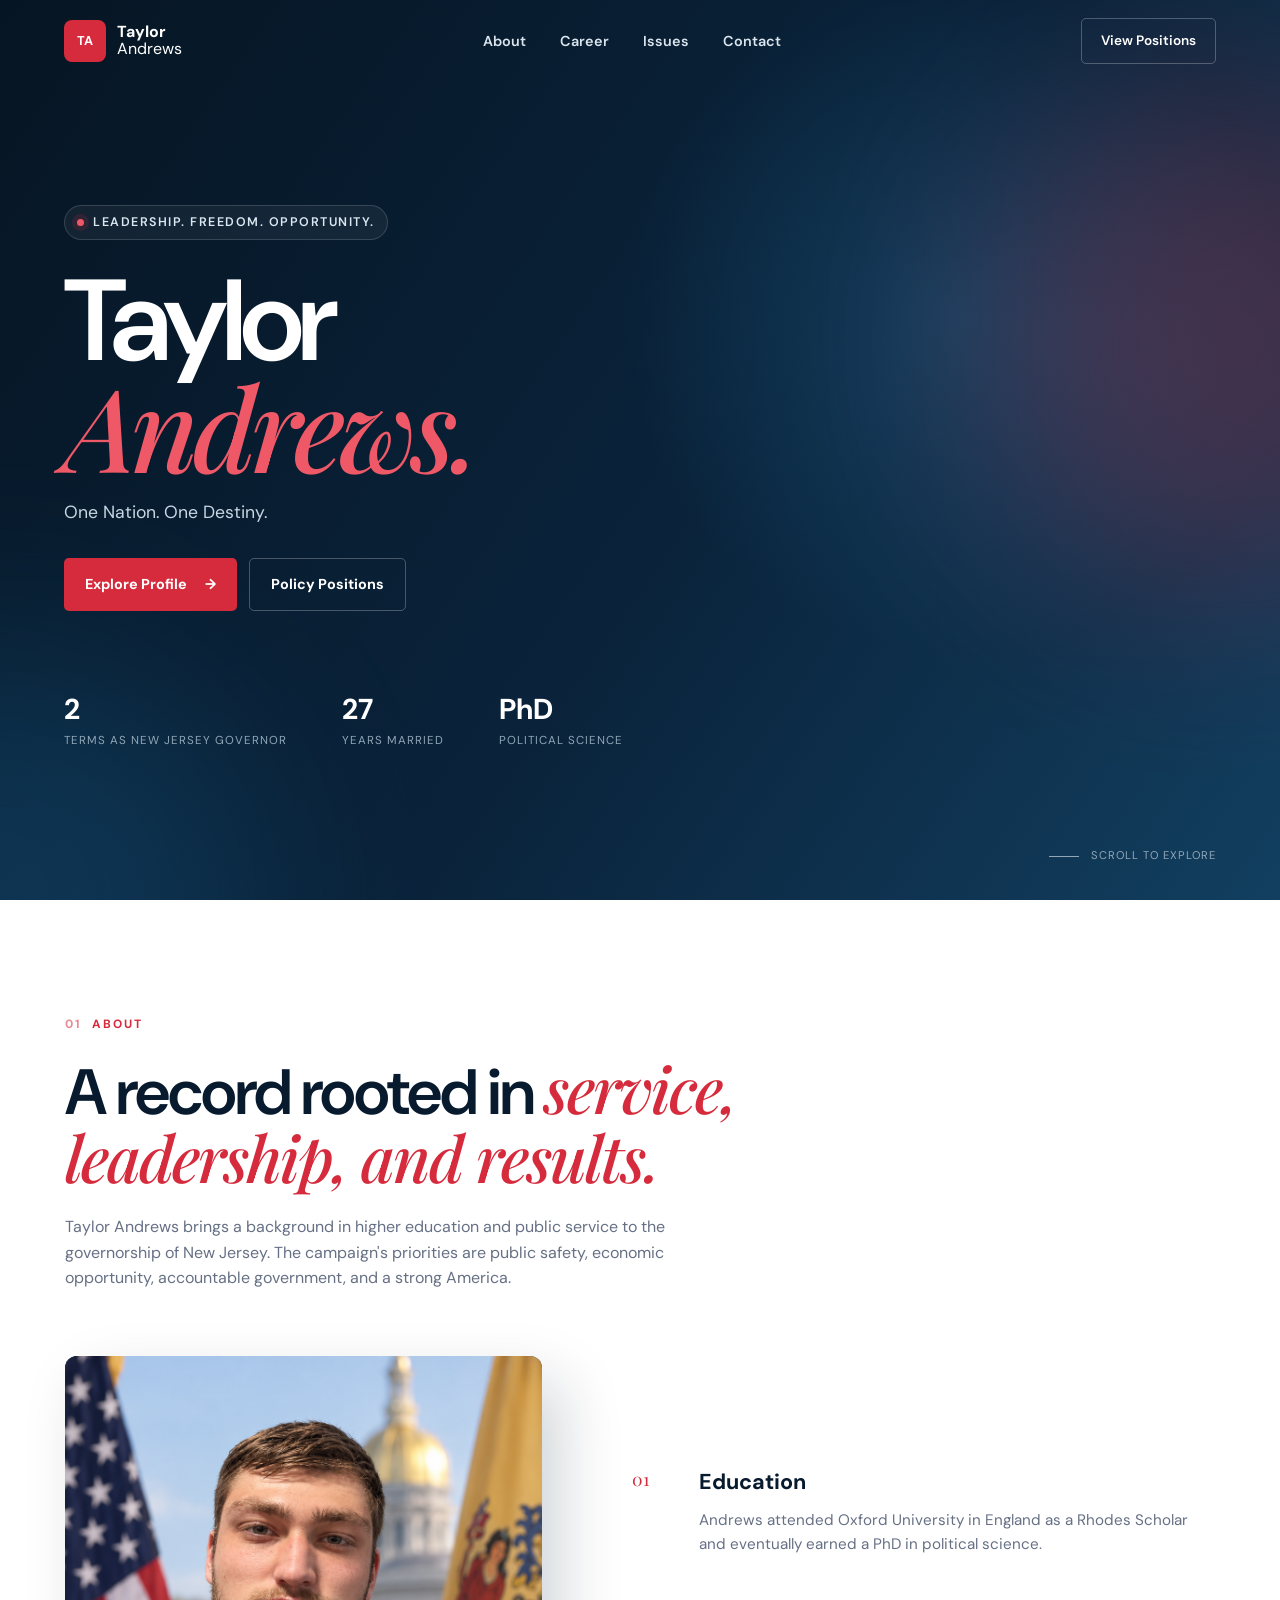
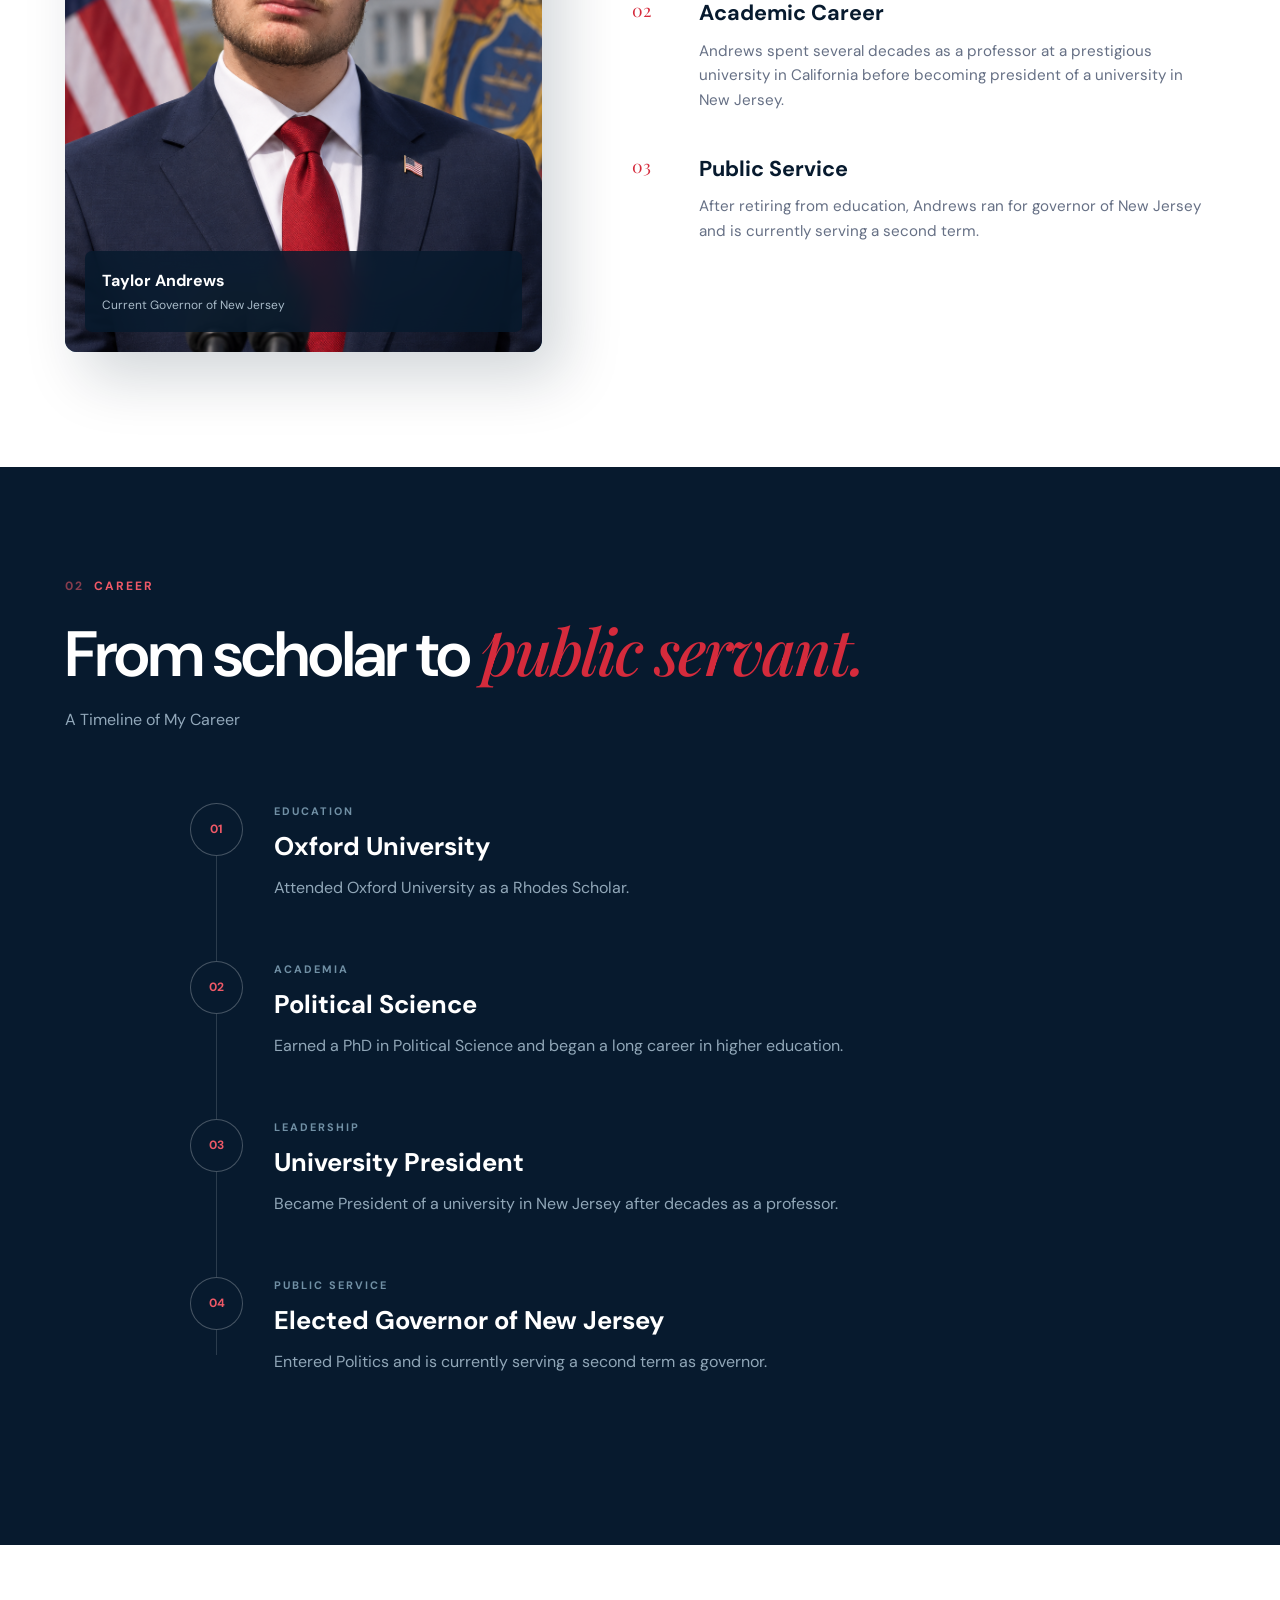
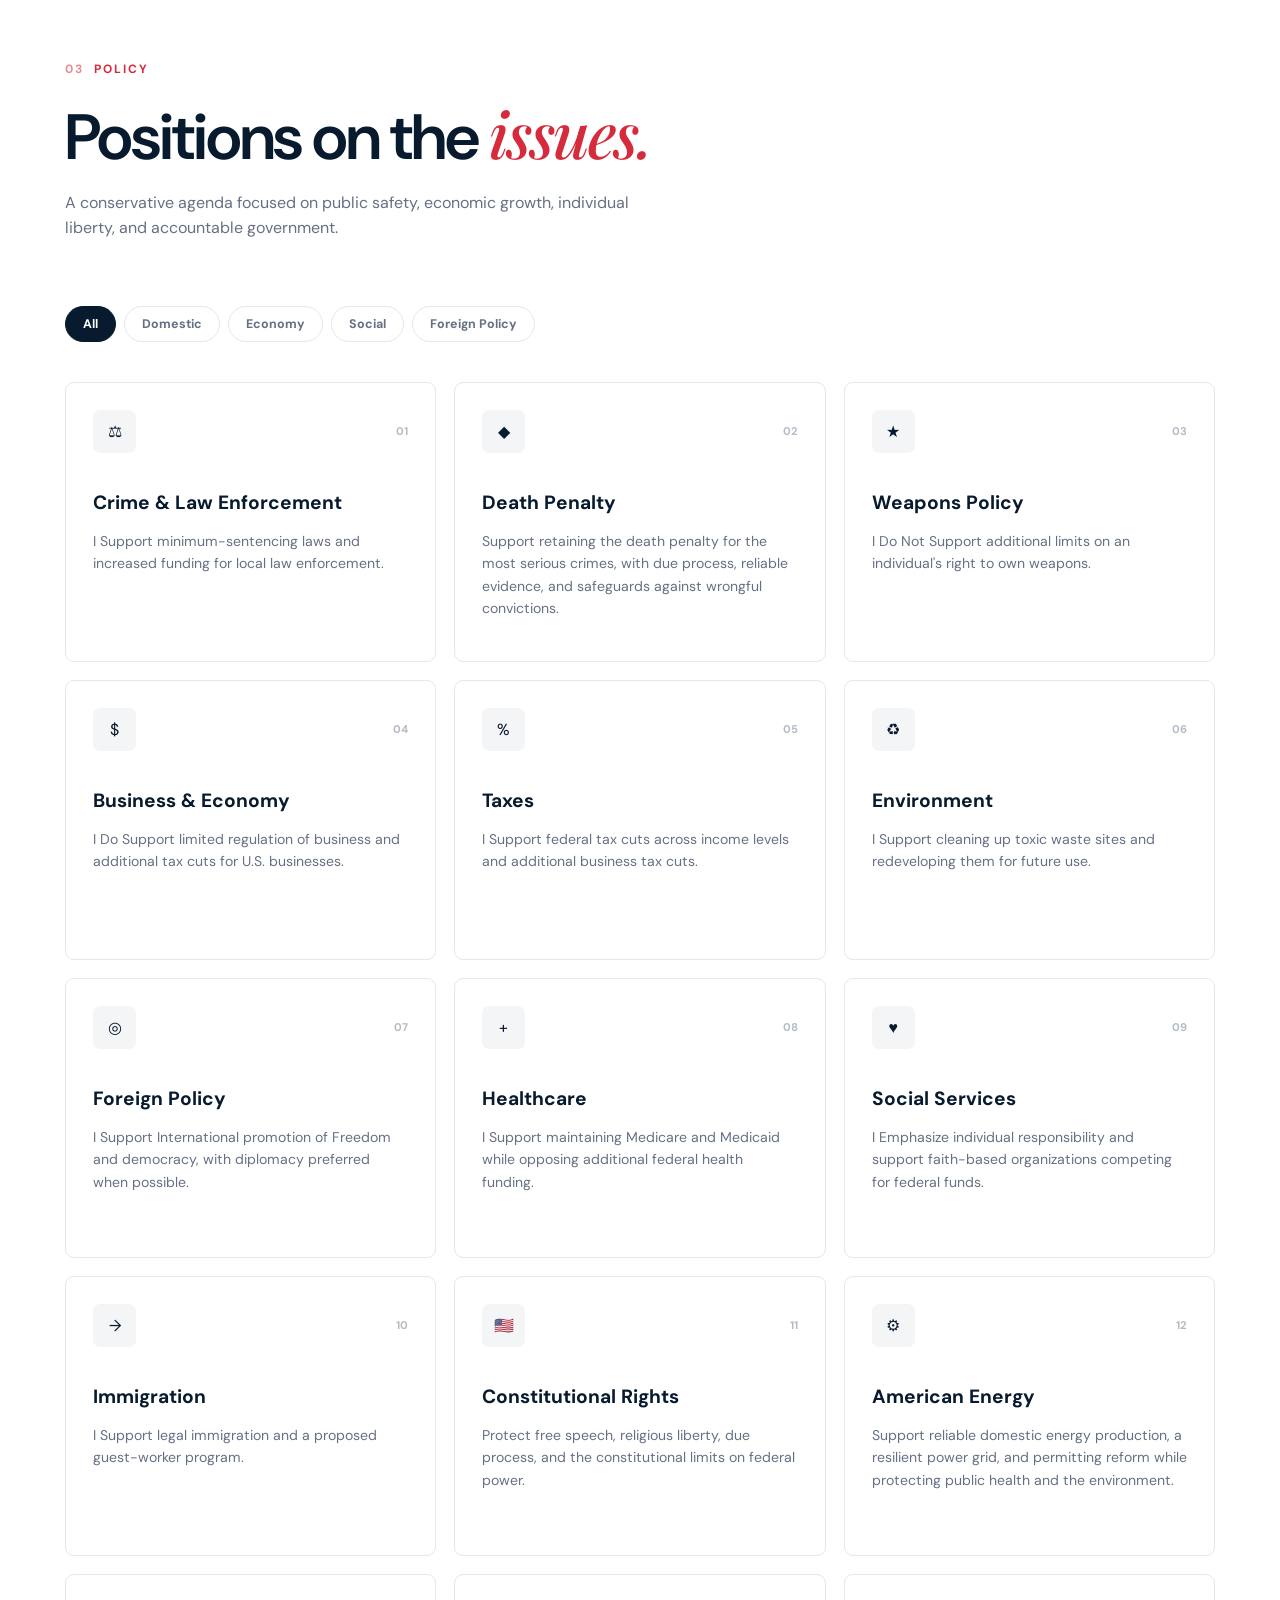
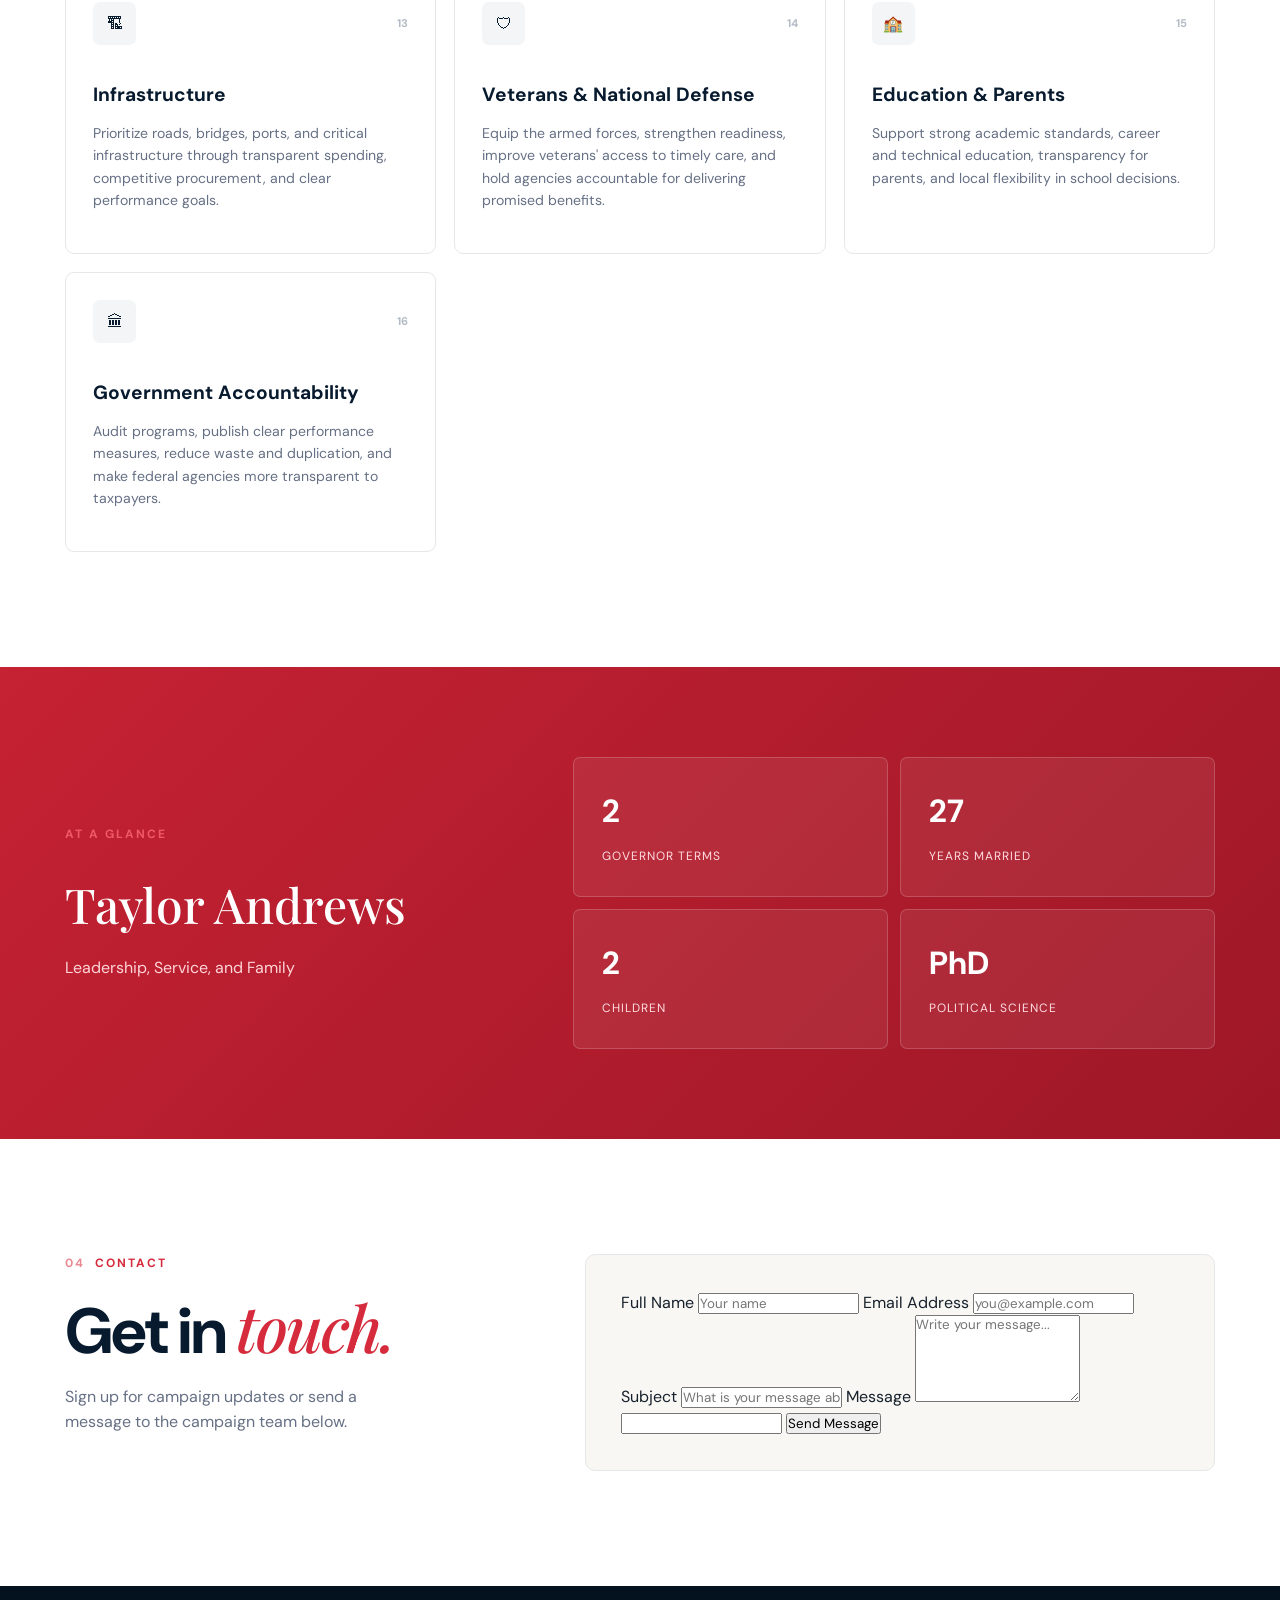
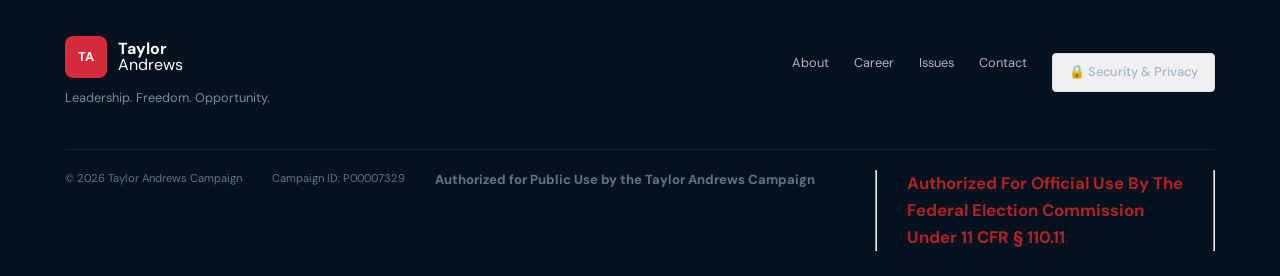
==== index.html @ f21acabe "Update index.html Signed-off-by: teem7538 <Teem7538@gmail.com>" ====
<!DOCTYPE html>
<html lang="en">
<head>
    <meta charset="UTF-8">
    <meta name="viewport" content="width=device-width, initial-scale=1.0">

    <title>Taylor Andrews| Leadership. Freedom. Opportunity.</title>

    <link rel="stylesheet" href="style.css">
    <link rel="stylesheet" href="responsive.css">
</head>

<body>

    <!-- NAVIGATION -->
    <header class="header">
        <nav class="navbar">

            <a href="#home" class="brand">
                <span class="brand-mark">TA</span>

                <span>
                    <strong>Taylor</strong>
                    Andrews
                </span>
            </a>

            <button
                class="menu-toggle"
                id="menuToggle"
                aria-label="Toggle navigation"
            >
                <span></span>
                <span></span>
            </button>

            <ul class="nav-links" id="navLinks">
                <li><a href="#about">About</a></li>
                <li><a href="#career">Career</a></li>
                <li><a href="#issues">Issues</a></li>
                <li><a href="#contact">Contact</a></li>
              
            </ul>

            <a href="#issues" class="nav-button">
                View Positions
            </a>

        </nav>
    </header>


    <!-- HERO -->
    <main>

        <section class="hero" id="home">

            <div class="hero-background">
                <div class="glow glow-one"></div>
                <div class="glow glow-two"></div>
            </div>

            <div class="hero-content">

                <div class="status">
                    <span class="status-dot"></span>
                    Leadership. Freedom. Opportunity.
                </div>

                <h1>
                    Taylor
                    <span>Andrews.</span>
                </h1>

                <p class="hero-text">
                 One Nation. One Destiny.
                </p>

                <div class="hero-actions">

                    <a href="#about" class="button primary">
                        Explore Profile
                        <span>→</span>
                    </a>

                    <a href="#issues" class="button secondary">
                        Policy Positions
                    </a>

                </div>

                <div class="hero-meta">

                    <div>
                        <strong>2</strong>
                        <span>Terms as New Jersey Governor</span>
                    </div>

                    <div>
                        <strong>27</strong>
                        <span>Years Married </span>
                    </div>

                    <div>
                        <strong>PhD</strong>
                        <span>Political Science</span>
                    </div>

                </div>

            </div>

            <div class="scroll-indicator">
                <span></span>
                Scroll to explore
            </div>

        </section>


        <!-- ABOUT -->
        <section class="section about" id="about">

            <div class="section-label">
                <span>01</span>
                ABOUT
            </div>

            <div class="section-heading">
                <h2>
                    A record rooted in
                    <em>service, leadership, and results.</em>
                </h2>

                <p>
                    Taylor Andrews brings a background in higher education and public service to the governorship of New Jersey. The campaign's priorities are public safety, economic opportunity, accountable government, and a strong America.
                </p>
            </div>

         
   
<div class="about-layout">

    <!-- Governor portrait -->
    <div class="portrait-card">
        <div class="portrait-gradient">
            <img
                src="./Gov.PNG"
                alt="Taylor Andrews"
                class="governor-portrait"
            >
        </div>

        <div class="portrait-info">
            <strong>Taylor Andrews</strong>
            <span>Current Governor of New Jersey</span>
        </div>
    </div>

    <!-- Biography: keep this INSIDE about-layout -->
    <div class="about-copy">

        <div class="copy-block">
            <span class="copy-number">01</span>
            <div>
                <h3>Education</h3>
                <p>
                    Andrews attended Oxford University in England
                    as a Rhodes Scholar and eventually earned a
                    PhD in political science.
                </p>
            </div>
        </div>

        <div class="copy-block">
            <span class="copy-number">02</span>
            <div>
                <h3>Academic Career</h3>
                <p>
                    Andrews spent several decades as a professor
                    at a prestigious university in California
                    before becoming president of a university
                    in New Jersey.
                </p>
            </div>
        </div>

        <div class="copy-block">
            <span class="copy-number">03</span>
            <div>
                <h3>Public Service</h3>
                <p>
                    After retiring from education, Andrews ran
                    for governor of New Jersey and is currently
                    serving a second term.
                </p>
            </div>
        </div>

    </div>

</div>


        </section>


        <!-- CAREER -->
        <section class="career-section" id="career">

            <div class="section career">

                <div class="section-label light-label">
                    <span>02</span>
                    CAREER
                </div>

                <div class="section-heading light-heading">

                    <h2>
                        From scholar to
                        <em>public servant.</em>
                    </h2>

                    <p>
                        A Timeline of My Career
                    </p>

                </div>


                <div class="timeline">

                    <div class="timeline-line"></div>


                    <div class="timeline-item">

                        <div class="timeline-dot">01</div>

                        <div class="timeline-content">
                            <span>EDUCATION</span>

                            <h3>Oxford University</h3>

                            <p>
                                Attended Oxford University as a Rhodes Scholar.
                            </p>
                        </div>

                    </div>


                    <div class="timeline-item">

                        <div class="timeline-dot">02</div>

                        <div class="timeline-content">
                            <span>ACADEMIA</span>

                            <h3>Political Science</h3>

                            <p>
                                Earned a PhD in Political Science and began
                                a long career in higher education.
                            </p>
                        </div>

                    </div>


                    <div class="timeline-item">

                        <div class="timeline-dot">03</div>

                        <div class="timeline-content">
                            <span>LEADERSHIP</span>

                            <h3>University President</h3>

                            <p>
                                Became President of a university in New Jersey
                                after decades as a professor.
                            </p>
                        </div>

                    </div>


                    <div class="timeline-item">

                        <div class="timeline-dot">04</div>

                        <div class="timeline-content">
                            <span>PUBLIC SERVICE</span>

                            <h3>Elected Governor of New Jersey</h3>

                            <p>
                                Entered Politics and is currently
                                serving a second term as governor.
                            </p>
                        </div>

                    </div>

                </div>

            </div>

        </section>


        <!-- ISSUES -->
        <section class="section issues" id="issues">

            <div class="section-label">
                <span>03</span>
                POLICY
            </div>

            <div class="section-heading">

                <h2>
                    Positions on the
                    <em>issues.</em>
                </h2>

                <p>
                    A conservative agenda focused on public safety, economic growth, individual liberty, and accountable government.
                </p>

            </div>


            <!-- FILTER -->
            <div class="filter-bar">

                <button
                    class="filter active"
                    data-filter="all"
                >
                    All
                </button>

                <button
                    class="filter"
                    data-filter="domestic"
                >
                    Domestic
                </button>

                <button
                    class="filter"
                    data-filter="economy"
                >
                    Economy
                </button>

                <button
                    class="filter"
                    data-filter="social"
                >
                    Social
                </button>

                <button
                    class="filter"
                    data-filter="foreign"
                >
                    Foreign Policy
                </button>

            </div>


            <div class="issues-grid">

                <article class="issue-card" data-category="domestic">

                    <div class="card-top">
                        <span class="card-icon">⚖</span>
                        <span class="card-number">01</span>
                    </div>

                    <h3>Crime & Law Enforcement</h3>

                    <p>
                        I Support minimum-sentencing laws and increased
                        funding for local law enforcement.
                    </p>

                    <span class="card-arrow">↗</span>

                </article>


                <article class="issue-card" data-category="domestic">

                    <div class="card-top">
                        <span class="card-icon">◆</span>
                        <span class="card-number">02</span>
                    </div>

                    <h3>Death Penalty</h3>

                    <p>
                        Support retaining the death penalty for the most serious crimes, with due process, reliable evidence, and safeguards against wrongful convictions.
                    </p>

                    <span class="card-arrow">↗</span>

                </article>


                <article class="issue-card" data-category="domestic">

                    <div class="card-top">
                        <span class="card-icon">★</span>
                        <span class="card-number">03</span>
                    </div>

                    <h3>Weapons Policy</h3>

                    <p>
                     I Do Not Support additional limits on an individual's
                        right to own weapons.
                    </p>

                    <span class="card-arrow">↗</span>

                </article>


                <article class="issue-card" data-category="economy">

                    <div class="card-top">
                        <span class="card-icon">$</span>
                        <span class="card-number">04</span>
                    </div>

                    <h3>Business & Economy</h3>

                    <p>
                       I Do Support limited regulation of business and
                        additional tax cuts for U.S. businesses.
                    </p>

                    <span class="card-arrow">↗</span>

                </article>


                <article class="issue-card" data-category="economy">

                    <div class="card-top">
                        <span class="card-icon">%</span>
                        <span class="card-number">05</span>
                    </div>

                    <h3>Taxes</h3>

                    <p>
                        I Support federal tax cuts across income levels
                        and additional business tax cuts.
                    </p>

                    <span class="card-arrow">↗</span>

                </article>


                <article class="issue-card" data-category="economy">

                    <div class="card-top">
                        <span class="card-icon">♻</span>
                        <span class="card-number">06</span>
                    </div>

                    <h3>Environment</h3>

                    <p>
                       I Support cleaning up toxic waste sites and
                        redeveloping them for future use.
                    </p>

                    <span class="card-arrow">↗</span>

                </article>


                <article class="issue-card" data-category="foreign">

                    <div class="card-top">
                        <span class="card-icon">◎</span>
                        <span class="card-number">07</span>
                    </div>

                    <h3>Foreign Policy</h3>

                    <p>
                        I Support International promotion of <span class= "blue"> Free</span><span class= "red">dom</span>
                          and
                        democracy, with diplomacy preferred when possible.
                    </p>

                    <span class="card-arrow">↗</span>

                </article>


                <article class="issue-card" data-category="social">

                    <div class="card-top">
                        <span class="card-icon">+</span>
                        <span class="card-number">08</span>
                    </div>

                    <h3>Healthcare</h3>

                    <p>
                       I Support maintaining Medicare and Medicaid while
                        opposing additional federal health funding.
                    </p>

                    <span class="card-arrow">↗</span>

                </article>


                <article class="issue-card" data-category="social">

                    <div class="card-top">
                        <span class="card-icon">♥</span>
                        <span class="card-number">09</span>
                    </div>

                    <h3>Social Services</h3>

                    <p>
                       I Emphasize individual responsibility and support
                        faith-based organizations competing for federal funds.
                    </p>

                    <span class="card-arrow">↗</span>

                </article>


                <article class="issue-card" data-category="social">

                    <div class="card-top">
                        <span class="card-icon">→</span>
                        <span class="card-number">10</span>
                    </div>

                    <h3>Immigration</h3>

                    <p>
                       I Support legal immigration and a proposed
                        guest-worker program.
                    </p>

                    <span class="card-arrow">↗</span>

                </article>

                <article class="issue-card" data-category="domestic">
                    <div class="card-top">
                        <span class="card-icon">🇺🇸</span>
                        <span class="card-number">11</span>
                    </div>
                    <h3>Constitutional Rights</h3>
                    <p>Protect free speech, religious liberty, due process, and the constitutional limits on federal power.</p>
                    <span class="card-arrow">↗</span>
                </article>

                <article class="issue-card" data-category="economy">
                    <div class="card-top">
                        <span class="card-icon">⚙</span>
                        <span class="card-number">12</span>
                    </div>
                    <h3>American Energy</h3>
                    <p>Support reliable domestic energy production, a resilient power grid, and permitting reform while protecting public health and the environment.</p>
                    <span class="card-arrow">↗</span>
                </article>

                <article class="issue-card" data-category="economy">
                    <div class="card-top">
                        <span class="card-icon">🏗</span>
                        <span class="card-number">13</span>
                    </div>
                    <h3>Infrastructure</h3>
                    <p>Prioritize roads, bridges, ports, and critical infrastructure through transparent spending, competitive procurement, and clear performance goals.</p>
                    <span class="card-arrow">↗</span>
                </article>

                <article class="issue-card" data-category="domestic">
                    <div class="card-top">
                        <span class="card-icon">🛡</span>
                        <span class="card-number">14</span>
                    </div>
                    <h3>Veterans & National Defense</h3>
                    <p>Equip the armed forces, strengthen readiness, improve veterans' access to timely care, and hold agencies accountable for delivering promised benefits.</p>
                    <span class="card-arrow">↗</span>
                </article>

                <article class="issue-card" data-category="social">
                    <div class="card-top">
                        <span class="card-icon">🏫</span>
                        <span class="card-number">15</span>
                    </div>
                    <h3>Education & Parents</h3>
                    <p>Support strong academic standards, career and technical education, transparency for parents, and local flexibility in school decisions.</p>
                    <span class="card-arrow">↗</span>
                </article>

                <article class="issue-card" data-category="economy">
                    <div class="card-top">
                        <span class="card-icon">🏛</span>
                        <span class="card-number">16</span>
                    </div>
                    <h3>Government Accountability</h3>
                    <p>Audit programs, publish clear performance measures, reduce waste and duplication, and make federal agencies more transparent to taxpayers.</p>
                    <span class="card-arrow">↗</span>
                </article>

            </div>

        </section>


        <!-- STATS -->
        <section class="stats-section">

            <div class="stats-content">

                <div class="stats-intro">

                    <span class="section-label light-label">
                        AT A GLANCE
                    </span>

                    <h2>
                        Taylor Andrews
                    </h2>

                    <p>
                       Leadership, Service, and Family
                    </p>

                </div>


                <div class="stats-grid">

                    <div class="stat">
                        <strong>2</strong>
                        <span>Governor Terms</span>
                    </div>

                    <div class="stat">
                        <strong>27</strong>
                        <span>Years Married</span>
                    </div>

                    <div class="stat">
                        <strong>2</strong>
                        <span>Children</span>
                    </div>

                    <div class="stat">
                        <strong>PhD</strong>
                        <span>Political Science</span>
                    </div>

                </div>

            </div>

        </section>


        <!-- CONTACT -->
        <section class="section contact" id="contact">

            <div class="contact-layout">

                <div class="contact-intro">

                    <div class="section-label">
                        <span>04</span>
                        CONTACT
                    </div>

                    <h2>
                        Get in
                        <em>touch.</em>
                    </h2>

                    <p>
                        Sign up for campaign updates or send a message to the campaign team below.
                    </p>

                </div>


       
<form id="contactForm"
      class="contact-form"
      action="https://formspree.io/f/mzeeryqz"
      method="POST">

    <label for="contactName">Full Name</label>
    <input
        type="text"
        id="contactName"
        name="name"
        placeholder="Your name"
        autocomplete="name"
        required
    >

    <label for="contactEmail">Email Address</label>
    <input
        type="email"
        id="contactEmail"
        name="email"
        placeholder="you@example.com"
        autocomplete="email"
        required
    >

    <label for="contactSubject">Subject</label>
    <input
        type="text"
        id="contactSubject"
        name="subject"
        placeholder="What is your message about?"
        required
    >

    <label for="contactMessage">Message</label>
    <textarea
        id="contactMessage"
        name="message"
        rows="5"
        placeholder="Write your message..."
        required
    ></textarea>

    <input
        type="text"
        name="_gotcha"
        tabindex="-1"
        autocomplete="off"
        aria-hidden="true"
        class="form-honeypot"
    >

    <button type="submit" id="contactSubmit">
        Send Message
    </button>

    <p id="contactStatus" role="status" aria-live="polite"></p>
</form>


            </div>

        </section>

    </main>


    <!-- FOOTER -->
    <footer>

        <div class="footer-main">

            <div class="footer-brand">

                <div class="brand">
                    <span class="brand-mark">TA</span>

                    <span>
                        <strong>Taylor</strong>
                        Andrews
                    </span>
                </div>

                <p>
                    Leadership. Freedom. Opportunity.
                </p>

            </div>


            <div class="footer-links">

                <a href="#about">About</a>
                <a href="#career">Career</a>
                <a href="#issues">Issues</a>
                <a href="#contact">Contact</a>
                <!-- Security Policy Button -->
<a href="security.html" class="security-btn" aria-label="View our Security and Privacy Policy">
  🔒 Security & Privacy
</a>

<style>
  /* Button Styling */
  .security-btn {
    display: inline-block;
    padding: 8px 16px;
    background-color: #f0f0f0; /* Light grey for subtlety */
    color: #333;
    text-decoration: none;
    border-radius: 4px;
    font-size: 14px;
    font-weight: 500;
    transition: all 0.2s ease;
    border: 1px solid #ddd;
  }

  .security-btn:hover {
    background-color: #e0e0e0;
    color: #000;
    box-shadow: 0 2px 4px rgba(0,0,0,0.1);
  }

  /* Dark Mode Support (Optional) */
  @media (prefers-color-scheme: dark) {
    .security-btn {
      background-color: #333;
      color: #eee;
      border-color: #555;
    }
    .security-btn:hover {
      background-color: #444;
      color: #fff;
    }
  }
</style>

            </div>

        </div>


        <div class="footer-bottom">

            <p>
                © <span id="currentYear"></span>
                Taylor Andrews Campaign
            </p>

            <p>
               Campaign ID: P00007329
            </p>
            <h3>
                <strong>Authorized for Public Use by the Taylor Andrews Campaign</strong>
            </h3>
            <br>
            <hr>
        <h2 class= "fec-color">
            <strong>Authorized For Official Use By The 
                <br>Federal Election Commission</strong>
          <br><strong>Under 11 CFR § 110.11</strong>
        </h2>
            <style>
                .fec-color {
                    color: firebrick;
                }
            </style>
        <hr>
        </div>
       
    <script src="2script.js"></script>

</body>
</html>
---- style.css ----
@import url('https://fonts.googleapis.com/css2?family=DM+Sans:wght@400;500;600;700&family=Playfair+Display:ital,wght@0,500;0,600;0,700;1,500;1,600&display=swap');


/* ==============================
   VARIABLES
================================ */

:root {

    --navy: #071a2e;
    --navy-2: #0d2945;
    --blue: #185b88;

    --red: #d52b3c;
    --red-dark: #ae1d2d;

    --white: #ffffff;
    --cream: #f8f7f4;
    --gray: #667085;
    --dark: #17212b;
    --border: #e5e7eb;

    --serif: "Playfair Display", Georgia, serif;
    --sans: "DM Sans", Arial, sans-serif;
}


/* ==============================
   RESET
================================ */

* {
    margin: 0;
    padding: 0;
    box-sizing: border-box;
}

html {
    scroll-behavior: smooth;
}

body {
    font-family: var(--sans);
    color: var(--dark);
    background: var(--white);
    line-height: 1.6;
    overflow-x: hidden;
}

a {
    text-decoration: none;
    color: inherit;
}

button,
input,
textarea {
    font-family: inherit;
}


/* ==============================
   HEADER
================================ */

.header {
    position: fixed;
    width: 100%;
    top: 0;
    left: 0;
    z-index: 1000;

    padding: 18px 0;

    transition:
        background 0.3s ease,
        padding 0.3s ease,
        box-shadow 0.3s ease;
}

.header.scrolled {
    background: rgba(7, 26, 46, 0.92);
    backdrop-filter: blur(18px);
    padding: 12px 0;

    box-shadow:
        0 10px 30px rgba(0,0,0,0.12);
}

.navbar {
    width: min(1250px, 90%);
    margin: auto;

    display: flex;
    align-items: center;
    justify-content: space-between;
}

.brand {
    display: flex;
    align-items: center;
    gap: 11px;

    color: white;

    font-size: 1rem;
}

.brand strong {
    display: block;
    font-weight: 700;
}

.brand > span:last-child {
    line-height: 1.05;
}

.brand-mark {
    width: 42px;
    height: 42px;

    display: flex;
    align-items: center;
    justify-content: center;

    background: var(--red);

    color: white;

    font-size: 0.8rem;
    font-weight: 700;

    border-radius: 8px;
}

.nav-links {
    display: flex;
    align-items: center;

    list-style: none;

    gap: 34px;
}

.nav-links a {
    color: #dbe5ed;

    font-size: 0.9rem;
    font-weight: 600;

    transition: color 0.2s ease;
}

.nav-links a:hover {
    color: white;
}

.nav-button {
    padding: 11px 19px;

    border: 1px solid rgba(255,255,255,0.25);

    border-radius: 5px;

    color: white;

    font-size: 0.85rem;
    font-weight: 600;

    transition:
        background 0.2s ease,
        border 0.2s ease;
}

.nav-button:hover {
    background: white;
    border-color: white;
    color: var(--navy);
}

.menu-toggle {
    display: none;

    width: 42px;
    height: 42px;

    border: 1px solid rgba(255,255,255,0.2);

    background: transparent;

    border-radius: 6px;

    cursor: pointer;
}

.menu-toggle span {
    display: block;

    width: 18px;
    height: 2px;

    margin: 5px auto;

    background: white;
}


/* ==============================
   HERO
================================ */

.hero {
    position: relative;

    min-height: 100vh;

    display: flex;
    align-items: center;

    background:
        radial-gradient(
            circle at 75% 35%,
            rgba(34, 111, 158, 0.35),
            transparent 30%
        ),
        linear-gradient(
            125deg,
            #061523 0%,
            #0a233b 55%,
            #123f60 100%
        );

    color: white;

    overflow: hidden;
}

.hero-content {
    width: min(1250px, 90%);
    margin: auto;

    position: relative;
    z-index: 2;

    padding-top: 80px;
}

.hero-background {
    position: absolute;
    inset: 0;

    overflow: hidden;
}

.glow {
    position: absolute;

    width: 500px;
    height: 500px;

    border-radius: 50%;

    filter: blur(100px);

    opacity: 0.25;
}

.glow-one {
    background: #d52b3c;

    right: -200px;
    top: 10%;
}

.glow-two {
    background: #1e78b1;

    left: -250px;
    bottom: -250px;
}

.status {
    display: inline-flex;
    align-items: center;
    gap: 9px;

    padding: 7px 12px;

    border: 1px solid rgba(255,255,255,0.15);

    border-radius: 50px;

    background: rgba(255,255,255,0.05);

    color: #dce8f1;

    font-size: 0.78rem;
    font-weight: 600;

    text-transform: uppercase;
    letter-spacing: 1.5px;
}

.status-dot {
    width: 7px;
    height: 7px;

    background: #ef5967;

    border-radius: 50%;

    box-shadow:
        0 0 0 5px rgba(213,43,60,0.15);
}

.hero h1 {
    max-width: 900px;

    margin: 30px 0 20px;

    font-size: clamp(4rem, 9vw, 8rem);

    line-height: 0.9;

    letter-spacing: -6px;

    font-weight: 600;
}

.hero h1 span {
    display: block;

    color: #ef5967;

    font-family: var(--serif);
    font-style: italic;

    font-weight: 500;
}

.hero-text {
    max-width: 610px;

    color: #c8d7e3;

    font-size: 1.1rem;

    margin-bottom: 32px;
}

.hero-actions {
    display: flex;
    gap: 12px;

    flex-wrap: wrap;
}

.button {
    display: inline-flex;
    align-items: center;
    gap: 18px;

    padding: 14px 21px;

    border-radius: 5px;

    font-size: 0.9rem;
    font-weight: 700;

    transition:
        transform 0.2s ease,
        background 0.2s ease;
}

.button:hover {
    transform: translateY(-2px);
}

.button.primary {
    background: var(--red);
    color: white;
}

.button.primary:hover {
    background: var(--red-dark);
}

.button.secondary {
    border: 1px solid rgba(255,255,255,0.25);
    color: white;
}

.button.secondary:hover {
    background: rgba(255,255,255,0.08);
}

/* Add margin-bottom*/
.hero-meta {
    display: flex;

    gap: 55px;

    margin-top: 75px;
    margin-bottom: 25px;
}

.hero-meta div {
    display: flex;
    flex-direction: column;
}

.hero-meta strong {
    font-size: 1.8rem;
}

.hero-meta span {
    color: #91a7b8;

    font-size: 0.72rem;

    text-transform: uppercase;
    letter-spacing: 1px;
}

.scroll-indicator {
    position: absolute;

    bottom: 35px;
    right: 5%;

    display: flex;
    align-items: center;
    gap: 12px;

    color: #91a7b8;

    font-size: 0.7rem;

    text-transform: uppercase;
    letter-spacing: 1px;
}

.scroll-indicator span {
    width: 30px;
    height: 1px;

    background: #91a7b8;
}


/* ==============================
   GENERAL SECTIONS
================================ */

.section {
    width: min(1150px, 90%);

    margin: auto;

    padding: 115px 0;
}

.section-label {
    display: flex;
    align-items: center;
    gap: 10px;

    margin-bottom: 22px;

    color: var(--red);

    font-size: 0.75rem;
    font-weight: 700;

    letter-spacing: 2px;
}

.section-label span {
    opacity: 0.55;
}

.section-heading {
    max-width: 850px;

    margin-bottom: 65px;
}

.section-heading h2 {
    color: var(--navy);

    font-size: clamp(2.8rem, 5vw, 4.5rem);

    line-height: 1;

    letter-spacing: -2px;

    font-weight: 600;
}

.section-heading h2 em {
    color: var(--red);

    font-family: var(--serif);
    font-weight: 500;
}

.section-heading > p {
    max-width: 600px;

    margin-top: 20px;

    color: var(--gray);

    font-size: 1rem;
}


/* ==============================
   ABOUT
================================ */

.about-layout {
    display: grid;

    grid-template-columns: 0.9fr 1.1fr;

    gap: 90px;

    align-items: center;
}

.portrait-card {
    position: relative;
}


.portrait-gradient {
    aspect-ratio: 4 / 5;
    border-radius: 12px;

    display: flex;
    justify-content: center;
    align-items: center;

    background:
        radial-gradient(
            circle at 30% 25%,
            #347ba8,
            transparent 30%
        ),
        linear-gradient(
            145deg,
            #0b2944,
            #164e75
        );

    box-shadow:
        20px 25px 60px rgba(7,26,46,0.18);

    overflow: hidden;
    position: relative;
}


.portrait-gradient::after {
    content: none;

  

}


.portrait-gradient span {
    display: none;
}

.governor-portrait {
    display: block;
    width: 100%;
    height: 100%;
    object-fit: cover;
    object-position: center top;
}

.portrait-info {
    position: absolute;

    bottom: 20px;
    left: 20px;
    right: 20px;

    padding: 17px;

    border-radius: 7px;

    background: rgba(7,26,46,0.82);

    backdrop-filter: blur(15px);

    color: white;
}

.portrait-info strong,
.portrait-info span {
    display: block;
}

.portrait-info span {
    margin-top: 2px;

    color: #a9bbc9;

    font-size: 0.75rem;
}

.about-copy {
    display: flex;
    flex-direction: column;
    gap: 40px;
}

.copy-block {
    display: grid;

    grid-template-columns: 45px 1fr;

    gap: 22px;
}

.copy-number {
    color: var(--red);

    font-family: var(--serif);

    font-size: 1.1rem;
}

.copy-block h3 {
    margin-bottom: 8px;

    color: var(--navy);

    font-size: 1.35rem;
}

.copy-block p {
    color: var(--gray);

    font-size: 0.95rem;
}


/* ==============================
   CAREER
================================ */

.career-section {
    background: var(--navy);

    color: white;
}

.career {
    padding-top: 110px;
    padding-bottom: 110px;
}

.light-label {
    color: #ef5967;
}

.light-heading h2 {
    color: white;
}

.light-heading > p {
    color: #92a8ba;
}

.timeline {
    max-width: 900px;

    position: relative;

    margin-top: 70px;
    margin-left: auto;
    margin-right: auto;
}

.timeline-line {
    position: absolute;

    left: 26px;
    top: 20px;
    bottom: 20px;

    width: 1px;

    background: rgba(255,255,255,0.15);
}

.timeline-item {
    display: grid;

    grid-template-columns: 54px 1fr;

    gap: 30px;

    position: relative;

    margin-bottom: 60px;
}

.timeline-dot {
    width: 53px;
    height: 53px;

    display: flex;
    justify-content: center;
    align-items: center;

    border: 1px solid rgba(255,255,255,0.25);

    background: var(--navy);

    border-radius: 50%;

    color: #ef5967;

    font-size: 0.75rem;
    font-weight: 700;

    position: relative;
    z-index: 2;
}

.timeline-content span {
    display: block;

    margin-bottom: 7px;

    color: #7190a5;

    font-size: 0.68rem;
    font-weight: 700;

    letter-spacing: 2px;
}

.timeline-content h3 {
    margin-bottom: 7px;

    font-size: 1.6rem;
}

.timeline-content p {
    max-width: 600px;

    color: #91a7b8;
}


/* ==============================
   ISSUES
================================ */

.filter-bar {
    display: flex;

    gap: 8px;

    flex-wrap: wrap;

    margin-bottom: 40px;
}

.filter {
    padding: 9px 17px;

    border: 1px solid var(--border);

    border-radius: 50px;

    background: white;

    color: var(--gray);

    cursor: pointer;

    font-size: 0.78rem;
    font-weight: 700;

    transition:
        background 0.2s ease,
        color 0.2s ease;
}

.filter:hover,
.filter.active {
    background: var(--navy);
    border-color: var(--navy);

    color: white;
}

.issues-grid {
    display: grid;

    grid-template-columns:
        repeat(3, minmax(0, 1fr));

    gap: 18px;
}

.issue-card {
    position: relative;

    min-height: 280px;

    padding: 27px;

    border: 1px solid var(--border);

    border-radius: 9px;

    background: white;

    transition:
        transform 0.3s ease,
        box-shadow 0.3s ease,
        border 0.3s ease;
}

.issue-card:hover {
    transform: translateY(-6px);

    border-color: transparent;

    box-shadow:
        0 20px 45px rgba(7,26,46,0.10);
}

.issue-card.hidden {
    display: none;
}

.card-top {
    display: flex;
    justify-content: space-between;
    align-items: center;

    margin-bottom: 35px;
}

.card-icon {
    width: 43px;
    height: 43px;

    display: flex;
    justify-content: center;
    align-items: center;

    border-radius: 7px;

    background: #f3f5f7;

    color: var(--navy);

    font-size: 1rem;
}

.card-number {
    color: #b3bbc4;

    font-size: 0.7rem;
    font-weight: 700;
}

.issue-card h3 {
    margin-bottom: 11px;

    color: var(--navy);

    font-size: 1.2rem;
}

.issue-card p {
    color: var(--gray);

    font-size: 0.88rem;
}

.card-arrow {
    position: absolute;

    right: 27px;
    bottom: 25px;

    color: var(--red);

    opacity: 0;

    transform: translate(-5px, 5px);

    transition:
        opacity 0.25s ease,
        transform 0.25s ease;
}

.issue-card:hover .card-arrow {
    opacity: 1;

    transform: translate(0, 0);
}


/* ==============================
   STATS
================================ */

.stats-section {
    padding: 90px 5%;

    background:
        linear-gradient(
            135deg,
            #c52233,
            #9e1727
        );

    color: white;
}

.stats-content {
    width: min(1150px, 100%);

    margin: auto;

    display: grid;

    grid-template-columns: 0.8fr 1.2fr;

    gap: 80px;

    align-items: center;
}

.stats-intro h2 {
    margin: 12px 0;

    font-size: 3rem;

    font-family: var(--serif);

    font-weight: 500;
}

.stats-intro p {
    color: #ffd5d9;
}

.stats-grid {
    display: grid;

    grid-template-columns: repeat(2, 1fr);

    gap: 12px;
}

.stat {
    padding: 28px;

    border: 1px solid rgba(255,255,255,0.18);

    background: rgba(255,255,255,0.07);

    border-radius: 7px;
}

.stat strong {
    display: block;

    margin-bottom: 5px;

    font-size: 2rem;
}

.stat span {
    color: #ffdce0;

    font-size: 0.75rem;

    text-transform: uppercase;

    letter-spacing: 1px;
}


/* ==============================
   CONTACT
================================ */

.contact-layout {
    display: grid;

    grid-template-columns: 0.8fr 1.2fr;

    gap: 100px;

    align-items: start;
}

.contact-intro h2 {
    color: var(--navy);

    font-size: clamp(3rem, 5vw, 4.5rem);

    line-height: 1;

    letter-spacing: -2px;
}

.contact-intro h2 em {
    color: var(--red);

    font-family: var(--serif);

    font-weight: 500;
}

.contact-intro p {
    max-width: 350px;

    margin-top: 20px;

    color: var(--gray);
}

.contact-form {
    padding: 35px;

    border: 1px solid var(--border);

    border-radius: 10px;

    background: var(--cream);
}

.input-group {
    margin-bottom: 22px;
}

.input-group label {
    display: block;

    margin-bottom: 7px;

    color: var(--navy);

    font-size: 0.8rem;
    font-weight: 700;
}

.input-group input,
.input-group textarea {
    width: 100%;

    padding: 13px 14px;

    border: 1px solid #dfe3e7;

    border-radius: 5px;

    background: white;

    outline: none;

    color: var(--dark);

    font-size: 0.9rem;

    resize: vertical;

    transition: border 0.2s ease;
}

.input-group input:focus,
.input-group textarea:focus {
    border-color: var(--blue);
}

.submit-button {
    width: 100%;

    padding: 14px;

    display: flex;
    align-items: center;
    justify-content: center;
    gap: 20px;

    border: none;

    border-radius: 5px;

    background: var(--navy);

    color: white;

    font-weight: 700;

    cursor: pointer;

    transition:
        background 0.2s ease,
        transform 0.2s ease;
}

.submit-button:hover {
    background: var(--blue);

    transform: translateY(-2px);
}

#formMessage {
    margin-top: 15px;

    text-align: center;

    color: var(--blue);

    font-size: 0.85rem;
}


/* ==============================
   FOOTER
================================ */

footer {
    padding: 50px 5% 25px;

    background: #04111f;

    color: white;
}

.footer-main {
    width: min(1150px, 100%);

    margin: auto;

    display: flex;

    justify-content: space-between;

    align-items: center;
}

.footer-brand p {
    margin-top: 10px;

    color: #778b9b;

    font-size: 0.8rem;
}

.footer-links {
    display: flex;

    gap: 25px;
}

.footer-links a {
    color: #a7b7c4;

    font-size: 0.8rem;
}

.footer-links a:hover {
    color: white;
}

.footer-bottom {
    width: min(1150px, 100%);

    margin: 40px auto 0;

    padding-top: 20px;

    border-top: 1px solid rgba(255,255,255,0.08);

    display: flex;

    justify-content: space-between;

    gap: 20px;

    color: #617486;

    font-size: 0.7rem;
}


/* ==============================
   RESPONSIVE
================================ */

@media (max-width: 950px) {

    .nav-links,
    .nav-button {
        display: none;
    }

    .menu-toggle {
        display: block;
    }

    .nav-links.open {
        position: absolute;

        display: flex;
        flex-direction: column;

        top: 76px;
        left: 5%;
        right: 5%;

        padding: 25px;

        background: rgba(7,26,46,0.97);

        border: 1px solid rgba(255,255,255,0.1);

        border-radius: 8px;

        box-shadow: 0 20px 40px rgba(0,0,0,0.2);
    }

    .about-layout,
    .stats-content,
    .contact-layout {
        grid-template-columns: 1fr;
    }

    .issues-grid {
        grid-template-columns: repeat(2, 1fr);
    }

    .stats-content {
        gap: 40px;
    }
}


@media (max-width: 650px) {

    .section {
        padding: 80px 0;
    }

    .hero h1 {
        font-size: 4rem;

        letter-spacing: -3px;
    }

    .hero-meta {
        gap: 25px;

        margin-top: 55px;
    }

    .hero-meta strong {
        font-size: 1.4rem;
    }

    .hero-meta span {
        font-size: 0.6rem;
    }

    .scroll-indicator {
        display: none;
    }

    .issues-grid {
        grid-template-columns: 1fr;
    }

    .stats-grid {
        grid-template-columns: 1fr;
    }

    .footer-main,
    .footer-bottom {
        flex-direction: column;

        align-items: flex-start;
    }

    .footer-links {
        flex-wrap: wrap;
    }

    .contact-form {
        padding: 25px;
    }

   .red {
      font-weight: 800;
      color: red;
   }

   .blue {
      font-weight: 800;
      color: blue;
   }
---- responsive.css ----
/* =========================================================
   RESPONSIVE LAYOUT — Taylor Andrews Campaign
   Add this AFTER your existing style.css:
   <link rel="stylesheet" href="responsive.css">
   ========================================================= */

/* Prevent horizontal scrolling */
html,
body {
    width: 100%;
    max-width: 100%;
    overflow-x: hidden;
}

/* Make sizing predictable */
*,
*::before,
*::after {
    box-sizing: border-box;
}

/* Images/media should never overflow their container */
img,
svg,
video,
iframe {
    max-width: 100%;
    height: auto;
}

/* Keep text from creating accidental horizontal overflow */
h1,
h2,
h3,
p,
a,
span {
    overflow-wrap: break-word;
}

/* =========================================================
   LAPTOP / TABLET
   ========================================================= */

@media (max-width: 1100px) {
    .navbar,
    .section,
    .hero-content,
    .stats-content,
    .footer-main,
    .footer-bottom {
        width: min(100% - 40px, 1000px);
        margin-left: auto;
        margin-right: auto;
    }

    .hero {
        min-height: 720px;
    }

    .hero-content {
        padding-left: 0;
        padding-right: 0;
    }

    .about-layout {
        grid-template-columns: minmax(280px, 0.8fr) minmax(0, 1.2fr);
        gap: 50px;
    }

    .issues-grid {
        grid-template-columns: repeat(2, minmax(0, 1fr));
    }

    .contact-layout {
        grid-template-columns: minmax(0, 0.8fr) minmax(0, 1.2fr);
        gap: 50px;
    }
}

/* =========================================================
   TABLET
   ========================================================= */

@media (max-width: 800px) {
    .navbar,
    .section,
    .hero-content,
    .stats-content,
    .footer-main,
    .footer-bottom {
        width: min(100% - 32px, 680px);
    }

    /* Navigation */
    .navbar {
        min-height: 72px;
    }

    .menu-toggle {
        display: flex;
        flex-direction: column;
        justify-content: center;
        gap: 5px;
        width: 44px;
        height: 44px;
        padding: 8px;
        flex-shrink: 0;
    }

    .menu-toggle span {
        display: block;
        width: 100%;
        height: 2px;
    }

    .nav-links {
        position: absolute;
        top: 100%;
        left: 0;
        right: 0;
        display: none;
        flex-direction: column;
        width: 100%;
        padding: 16px;
        gap: 4px;
        z-index: 1000;
    }

    .nav-links.active,
    .nav-links.open {
        display: flex;
    }

    .nav-links a {
        display: block;
        width: 100%;
        padding: 14px 16px;
    }

    .nav-button {
        display: none;
    }

    /* Hero */
    .hero {
        min-height: auto;
        padding: 110px 0 70px;
    }

    .hero-content {
        text-align: center;
    }

    .hero h1 {
        font-size: clamp(3.2rem, 11vw, 5.5rem);
        line-height: 0.95;
    }

    .hero-actions {
        justify-content: center;
        flex-wrap: wrap;
    }

   /* Fix hero-meta*/
    .hero-meta {
        grid-template-columns: repeat(3, minmax(0, 1fr));
        gap: 20px;
    }

    .scroll-indicator {
        display: none;
    }

    /* Sections */
    .section {
        padding-top: 80px;
        padding-bottom: 80px;
    }

    .section-heading {
        display: block;
    }

    .section-heading h2 {
        font-size: clamp(2.3rem, 7vw, 4rem);
    }

    /* About */
    .about-layout {
        grid-template-columns: 1fr;
        gap: 45px;
    }

    .portrait-card {
        max-width: 520px;
        margin: 0 auto;
        width: 100%;
    }

    /* Career timeline */
    .timeline {
        padding-left: 44px;
    }

    .timeline-line {
        left: 14px;
    }

    .timeline-dot {
        left: -44px;
    }

    /* Issues */
    .filter-bar {
        display: flex;
        flex-wrap: wrap;
        gap: 8px;
    }

    .filter {
        min-height: 42px;
    }

    .issues-grid {
        grid-template-columns: repeat(2, minmax(0, 1fr));
    }

    /* Stats */
    .stats-content {
        display: block;
    }

    .stats-intro {
        margin-bottom: 35px;
    }

    .stats-grid {
        grid-template-columns: repeat(2, minmax(0, 1fr));
    }

    /* Contact */
    .contact-layout {
        grid-template-columns: 1fr;
        gap: 45px;
    }

    .contact-form {
        width: 100%;
    }

    /* Footer */
    .footer-main {
        flex-direction: column;
        gap: 35px;
    }

    .footer-links {
        display: flex;
        flex-wrap: wrap;
        gap: 12px 20px;
    }

    .footer-bottom {
        flex-direction: column;
        align-items: flex-start;
        gap: 8px;
    }
}

/* =========================================================
   PHONE
   ========================================================= */

@media (max-width: 600px) {
    .navbar,
    .section,
    .hero-content,
    .stats-content,
    .footer-main,
    .footer-bottom {
        width: calc(100% - 32px);
    }

    /* Header */
    .header {
        width: 100%;
    }

    .navbar {
        min-height: 64px;
    }

    .brand {
        font-size: 0.95rem;
        gap: 9px;
    }

    .brand-mark {
        width: 38px;
        height: 38px;
        display: grid;
        place-items: center;
    }

    /* Hero */
    .hero {
        padding: 95px 0 60px;
    }

    .status {
        font-size: 0.72rem;
    }

    .hero h1 {
        font-size: clamp(2.9rem, 15vw, 4.5rem);
        letter-spacing: -0.04em;
    }

    .hero-text {
        font-size: 1rem;
    }

    .hero-actions {
        flex-direction: column;
        width: 100%;
        gap: 10px;
    }

    .hero-actions .button {
        width: 100%;
        justify-content: center;
        min-height: 48px;
    }

    .hero-meta {
        grid-template-columns: 1fr;
        gap: 18px;
        margin-top: 42px;
    }

    .hero-meta > div {
        display: grid;
        grid-template-columns: 60px 1fr;
        align-items: center;
        text-align: left;
        gap: 12px;
    }

    /* Sections */
    .section {
        padding-top: 65px;
        padding-bottom: 65px;
    }

    .section-label {
        font-size: 0.7rem;
        letter-spacing: 0.12em;
    }

    .section-heading h2 {
        font-size: clamp(2.15rem, 10vw, 3.2rem);
        line-height: 1.02;
    }

    .section-heading p {
        font-size: 0.95rem;
    }

    /* About */
    .portrait-card {
        min-height: 330px;
    }

    .copy-block {
        grid-template-columns: 38px minmax(0, 1fr);
        gap: 14px;
    }

    .copy-number {
        font-size: 0.75rem;
    }

    .copy-block h3 {
        font-size: 1.2rem;
    }

    .copy-block p {
        font-size: 0.95rem;
        line-height: 1.65;
    }

    /* Career */
    .timeline {
        padding-left: 34px;
    }

    .timeline-line {
        left: 9px;
    }

    .timeline-dot {
        left: -34px;
        width: 28px;
        height: 28px;
        font-size: 0.65rem;
    }

    .timeline-item {
        padding-bottom: 40px;
    }

    .timeline-content h3 {
        font-size: 1.25rem;
    }

    .timeline-content p {
        font-size: 0.92rem;
        line-height: 1.6;
    }

    /* Issues */
    .filter-bar {
        width: 100%;
        overflow-x: auto;
        flex-wrap: nowrap;
        padding-bottom: 8px;
        -webkit-overflow-scrolling: touch;
        scrollbar-width: thin;
    }

    .filter {
        flex: 0 0 auto;
        white-space: nowrap;
    }

    .issues-grid {
        grid-template-columns: 1fr;
        gap: 14px;
    }

    .issue-card {
        min-height: 0;
    }

    .issue-card h3 {
        font-size: 1.2rem;
    }

    .issue-card p {
        font-size: 0.92rem;
        line-height: 1.6;
    }

    /* Stats */
    .stats-grid {
        grid-template-columns: 1fr 1fr;
        gap: 1px;
    }

    .stat {
        padding: 25px 12px;
        min-width: 0;
    }

    .stat strong {
        font-size: clamp(2rem, 10vw, 3.2rem);
    }

    .stat span {
        font-size: 0.75rem;
    }

    /* Contact */
    .contact h2 {
        font-size: clamp(2.6rem, 12vw, 4rem);
    }

    .contact-intro p {
        font-size: 0.95rem;
        line-height: 1.65;
    }

    .input-group input,
    .input-group textarea {
        width: 100%;
        max-width: 100%;
        font-size: 16px; /* prevents iPhone Safari auto-zoom */
    }

    .submit-button {
        width: 100%;
        min-height: 50px;
    }

    /* Footer */
    .footer-links {
        display: grid;
        grid-template-columns: repeat(2, minmax(0, 1fr));
        gap: 12px;
        width: 100%;
    }

    .security-btn {
        width: 100%;
        text-align: center;
    }

    .footer-bottom {
        width: calc(100% - 32px);
        padding-bottom: 24px;
    }
}

/* =========================================================
   VERY SMALL PHONES
   ========================================================= */

@media (max-width: 380px) {
    .navbar,
    .section,
    .hero-content,
    .stats-content,
    .footer-main,
    .footer-bottom {
        width: calc(100% - 24px);
    }

    .hero h1 {
        font-size: 2.75rem;
    }

    .stats-grid {
        grid-template-columns: 1fr;
    }

    .footer-links {
        grid-template-columns: 1fr;
    }
}

/* =========================================================
   ACCESSIBILITY / TOUCH
   ========================================================= */

@media (hover: none) {
    .button,
    .nav-links a,
    .filter,
    .issue-card,
    .security-btn {
        -webkit-tap-highlight-color: transparent;
    }
}

/* Respect users who prefer less animation */
@media (prefers-reduced-motion: reduce) {
    *,
    *::before,
    *::after {
        scroll-behavior: auto !important;
        animation-duration: 0.01ms !important;
        animation-iteration-count: 1 !important;
        transition-duration: 0.01ms !important;
    }
}

@media (max-width: 768px) {
    .about-layout {
        grid-template-columns: 1fr;
        gap: 40px;
    }

    .portrait-card {
        width: 100%;
        max-width: 420px;
        margin: 0 auto;
    }
}
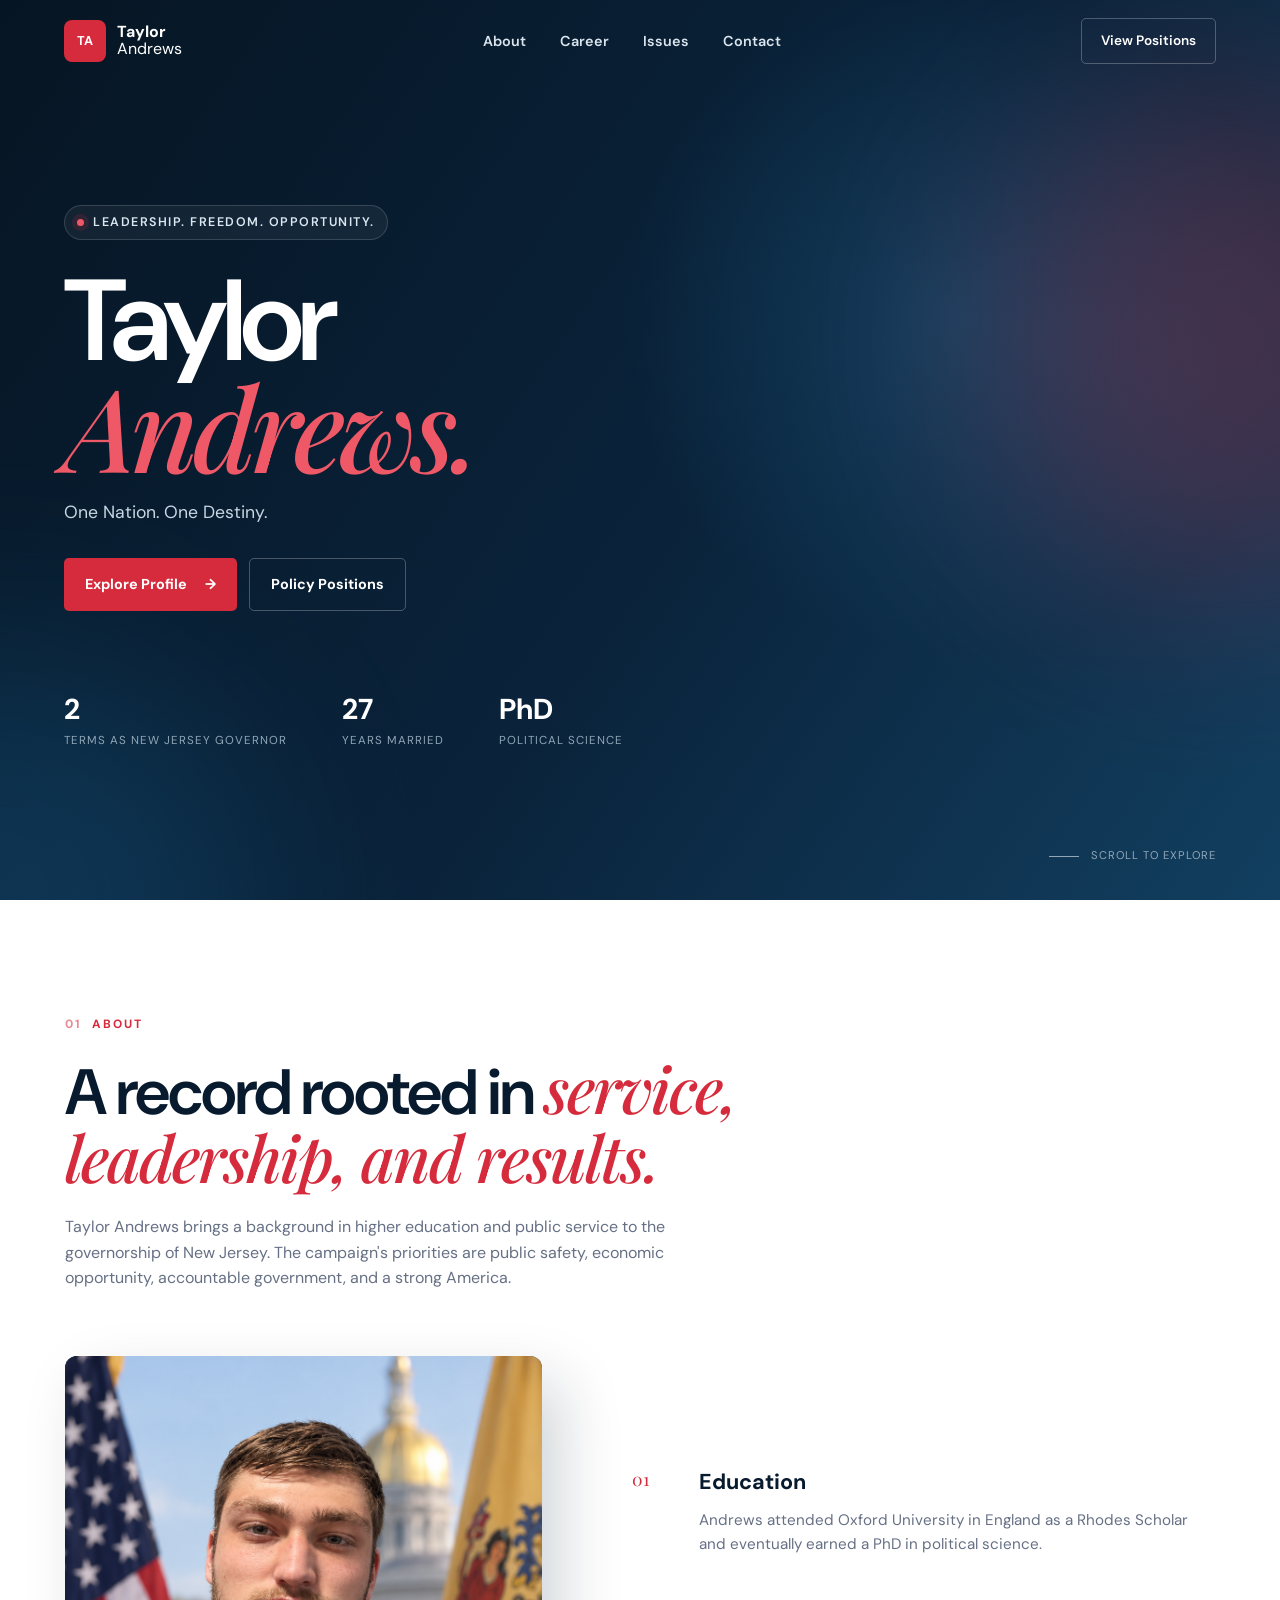
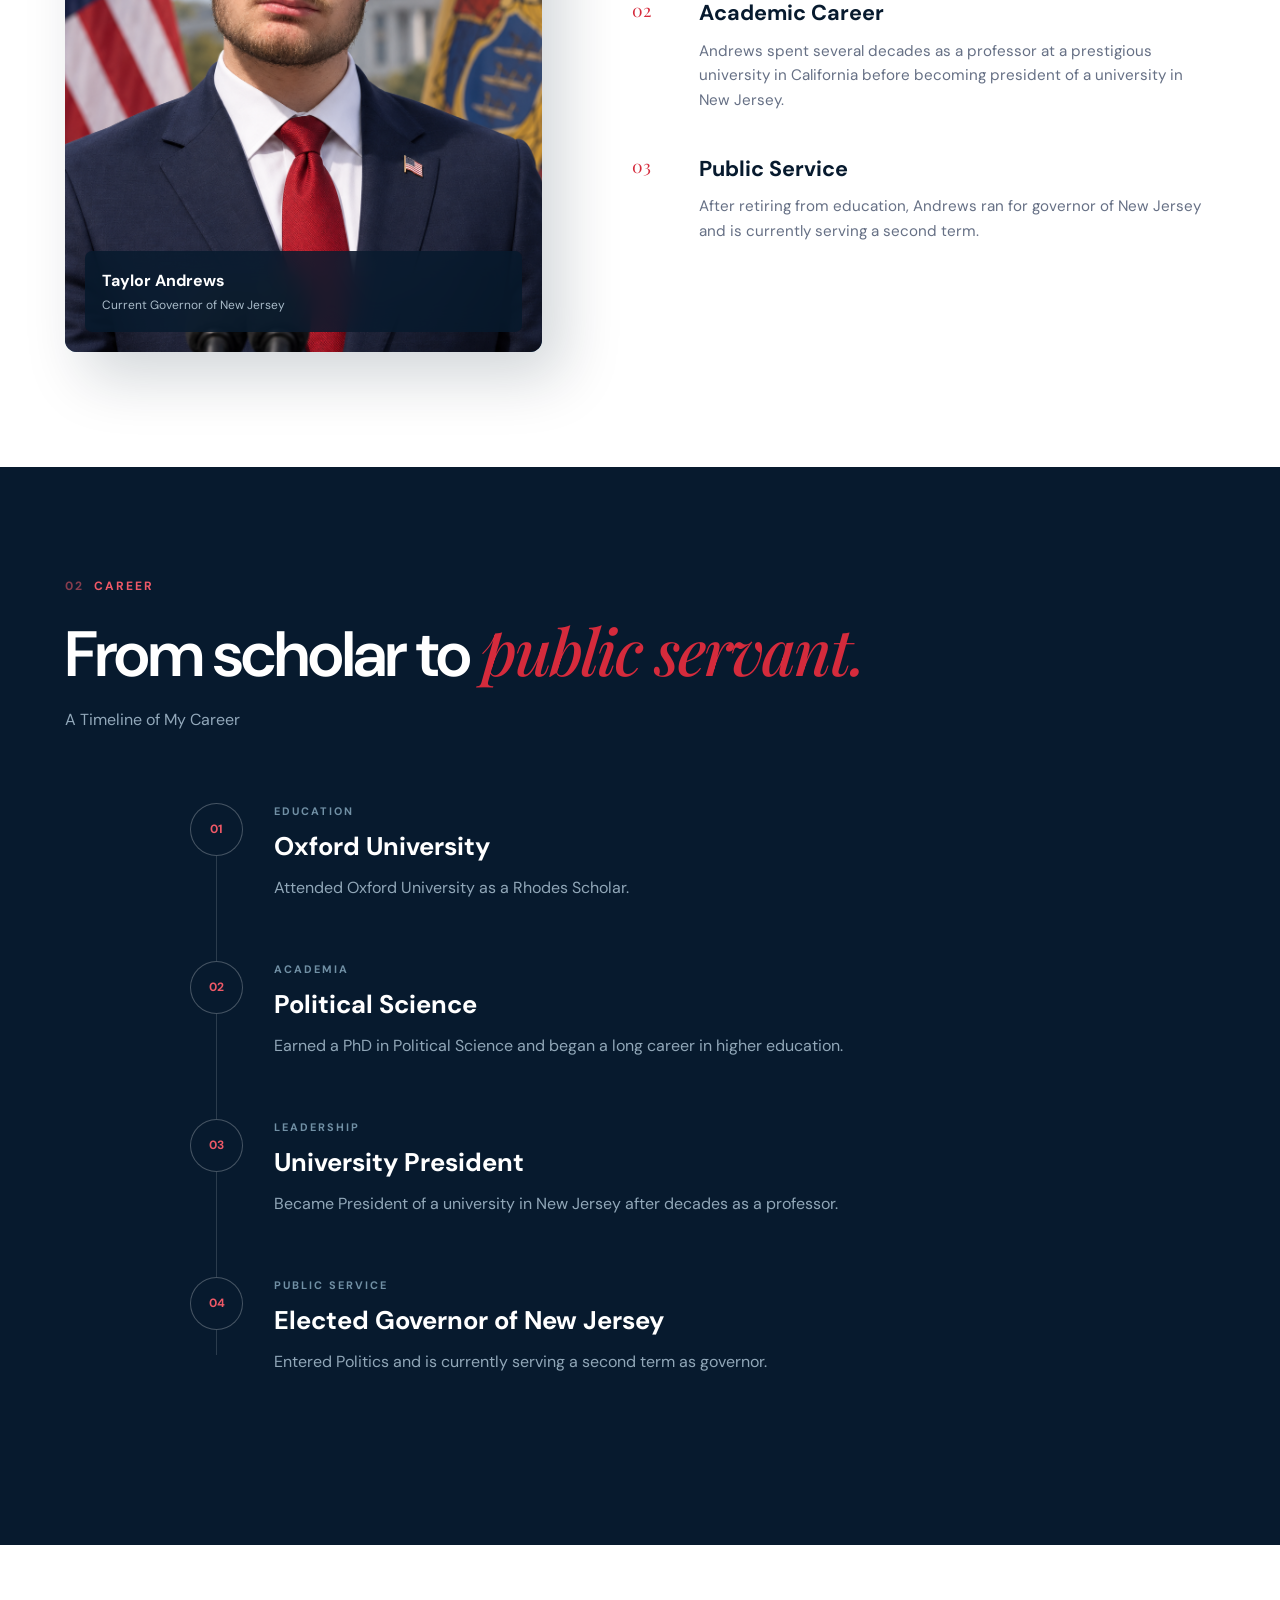
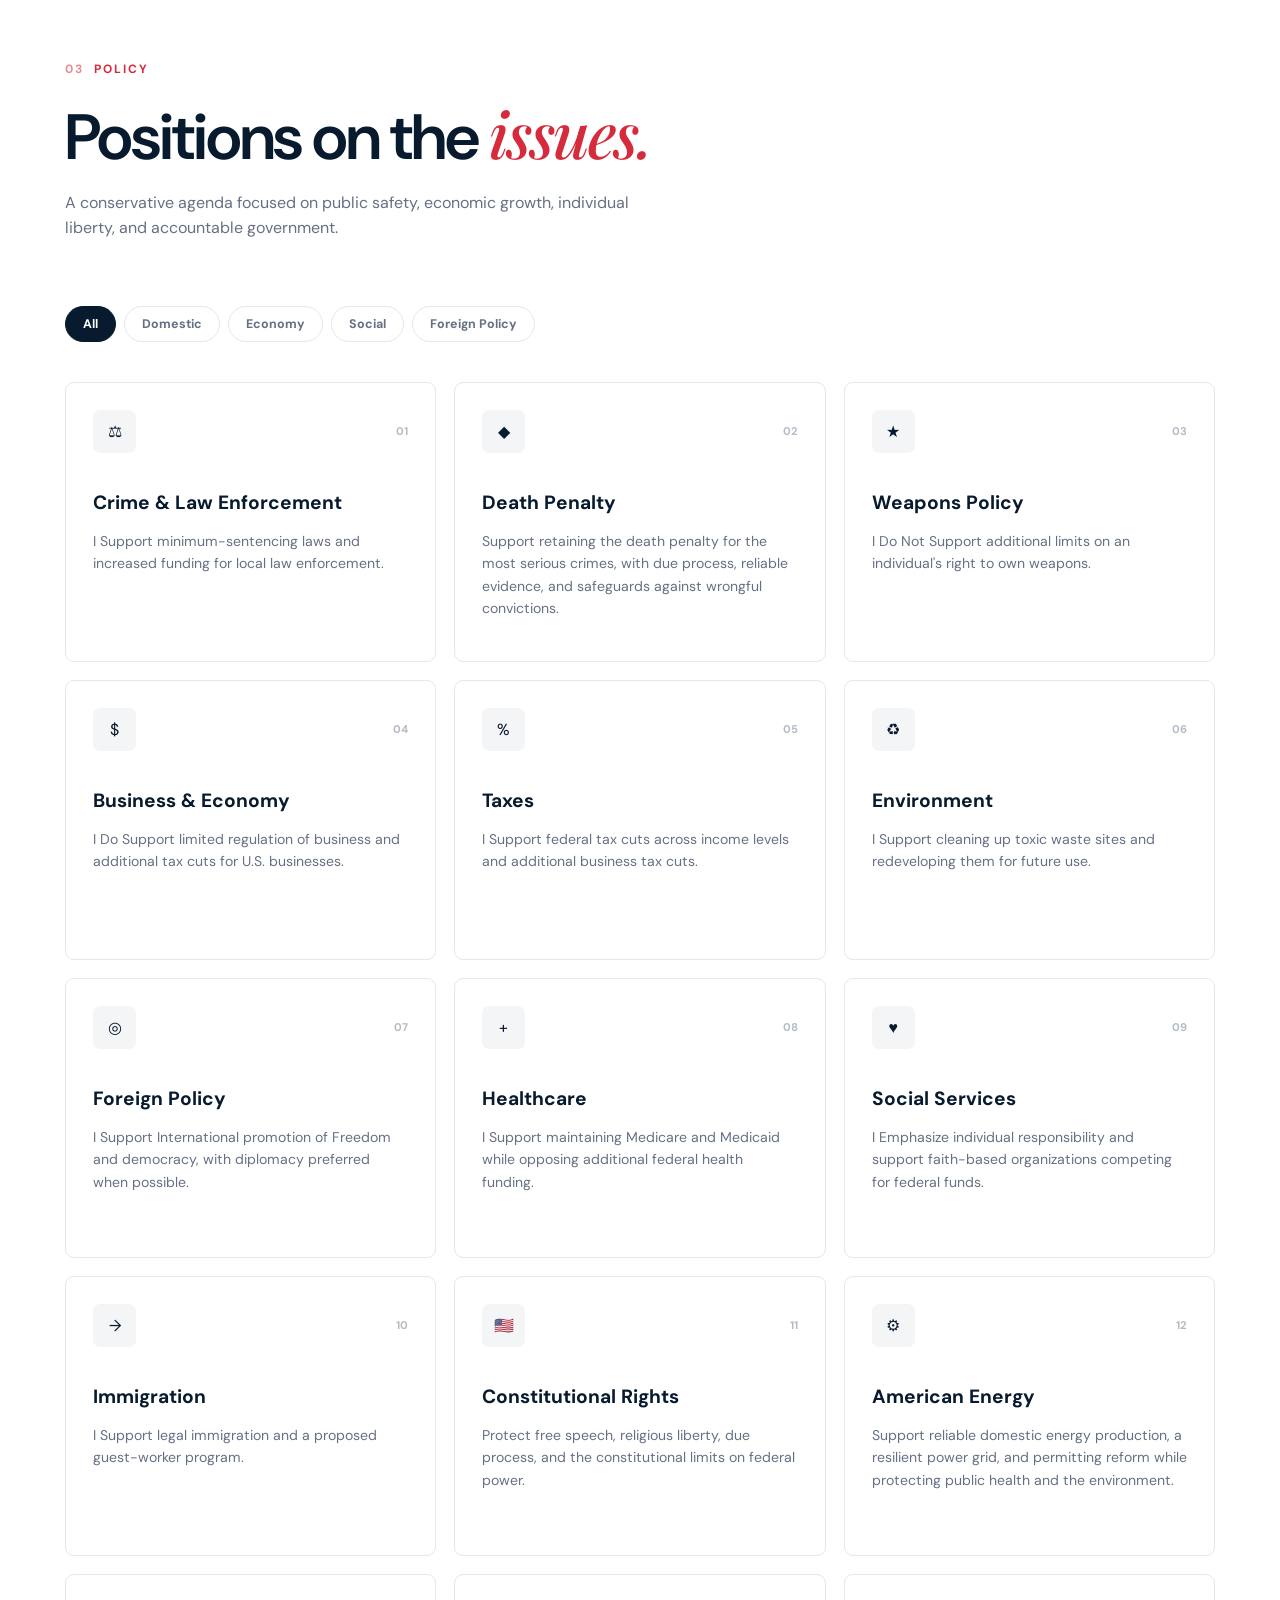
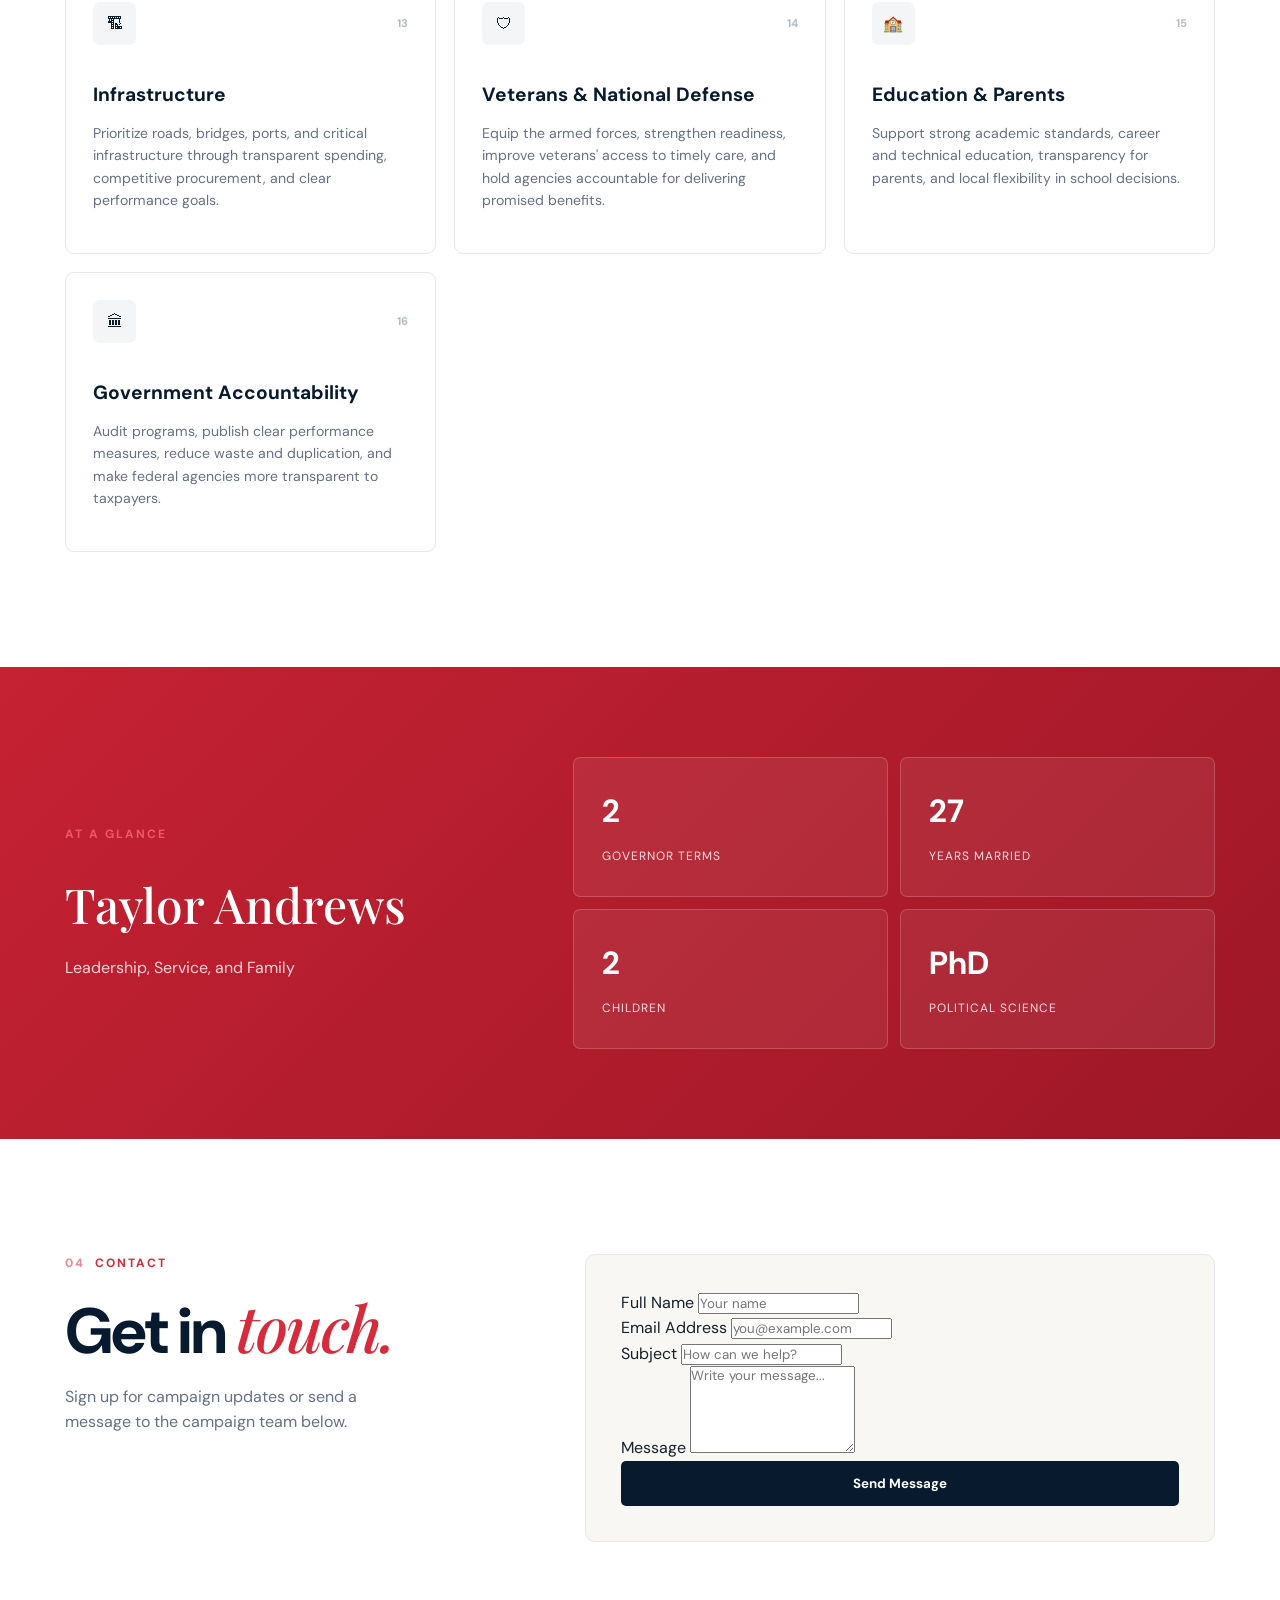
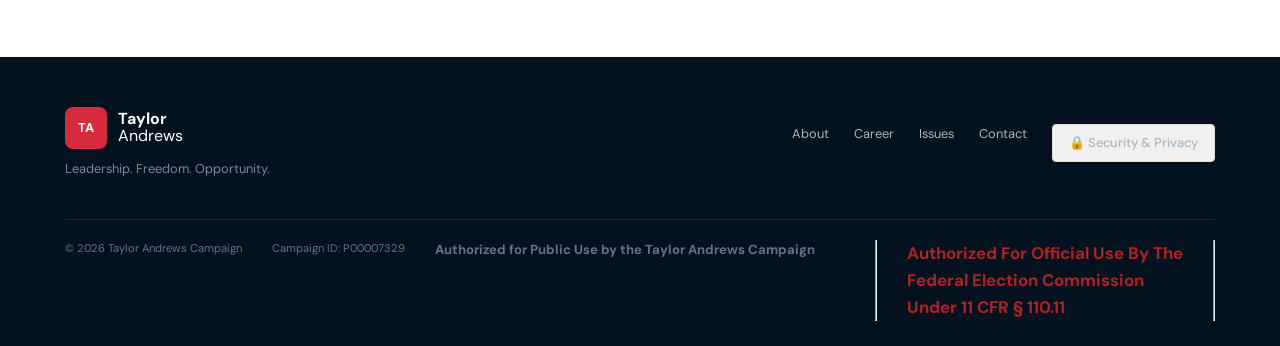
==== commit ce103653: "Update index.html Signed-off-by: teem7538 <Teem7538@gmail.com>" ====
--- a/index.html
+++ b/index.html
@@ -706,64 +706,33 @@
 
 
        
-<form id="contactForm"
-      class="contact-form"
-      action="https://formspree.io/f/mzeeryqz"
-      method="POST">
-
-    <label for="contactName">Full Name</label>
-    <input
-        type="text"
-        id="contactName"
-        name="name"
-        placeholder="Your name"
-        autocomplete="name"
-        required
-    >
-
-    <label for="contactEmail">Email Address</label>
-    <input
-        type="email"
-        id="contactEmail"
-        name="email"
-        placeholder="you@example.com"
-        autocomplete="email"
-        required
-    >
-
-    <label for="contactSubject">Subject</label>
-    <input
-        type="text"
-        id="contactSubject"
-        name="subject"
-        placeholder="What is your message about?"
-        required
-    >
-
-    <label for="contactMessage">Message</label>
-    <textarea
-        id="contactMessage"
-        name="message"
-        rows="5"
-        placeholder="Write your message..."
-        required
-    ></textarea>
-
-    <input
-        type="text"
-        name="_gotcha"
-        tabindex="-1"
-        autocomplete="off"
-        aria-hidden="true"
-        class="form-honeypot"
-    >
-
-    <button type="submit" id="contactSubmit">
+
+<form id="contactForm" action="https://formspree.io/f/mzeeryqz" method="POST" class="contact-form">
+    <div class="form-group">
+        <label for="contactName">Full Name</label>
+        <input id="contactName" name="name" type="text" placeholder="Your name" required>
+    </div>
+
+    <div class="form-group">
+        <label for="contactEmail">Email Address</label>
+        <input id="contactEmail" name="email" type="email" placeholder="you@example.com" required>
+    </div>
+
+    <div class="form-group">
+        <label for="contactSubject">Subject</label>
+        <input id="contactSubject" name="subject" type="text" placeholder="How can we help?" required>
+    </div>
+
+    <div class="form-group">
+        <label for="contactMessage">Message</label>
+        <textarea id="contactMessage" name="message" rows="5" placeholder="Write your message..." required></textarea>
+    </div>
+
+    <button type="submit" class="submit-button" id="contactSubmit">
         Send Message
     </button>
-
-    <p id="contactStatus" role="status" aria-live="polite"></p>
 </form>
+
 
 
             </div>
--- a/style.css
+++ b/style.css
@@ -1317,5 +1317,26 @@
       color: blue;
    }
 
-
-
+   
+.form-honeypot {
+    position: absolute !important;
+    left: -10000px !important;
+    width: 1px !important;
+    height: 1px !important;
+    overflow: hidden !important;
+}
+
+#contactSubmit:disabled {
+    opacity: 0.65;
+    cursor: wait;
+}
+
+#contactStatus {
+    margin-top: 14px;
+    font-size: 0.9rem;
+    line-height: 1.6;
+}
+
+
+
+
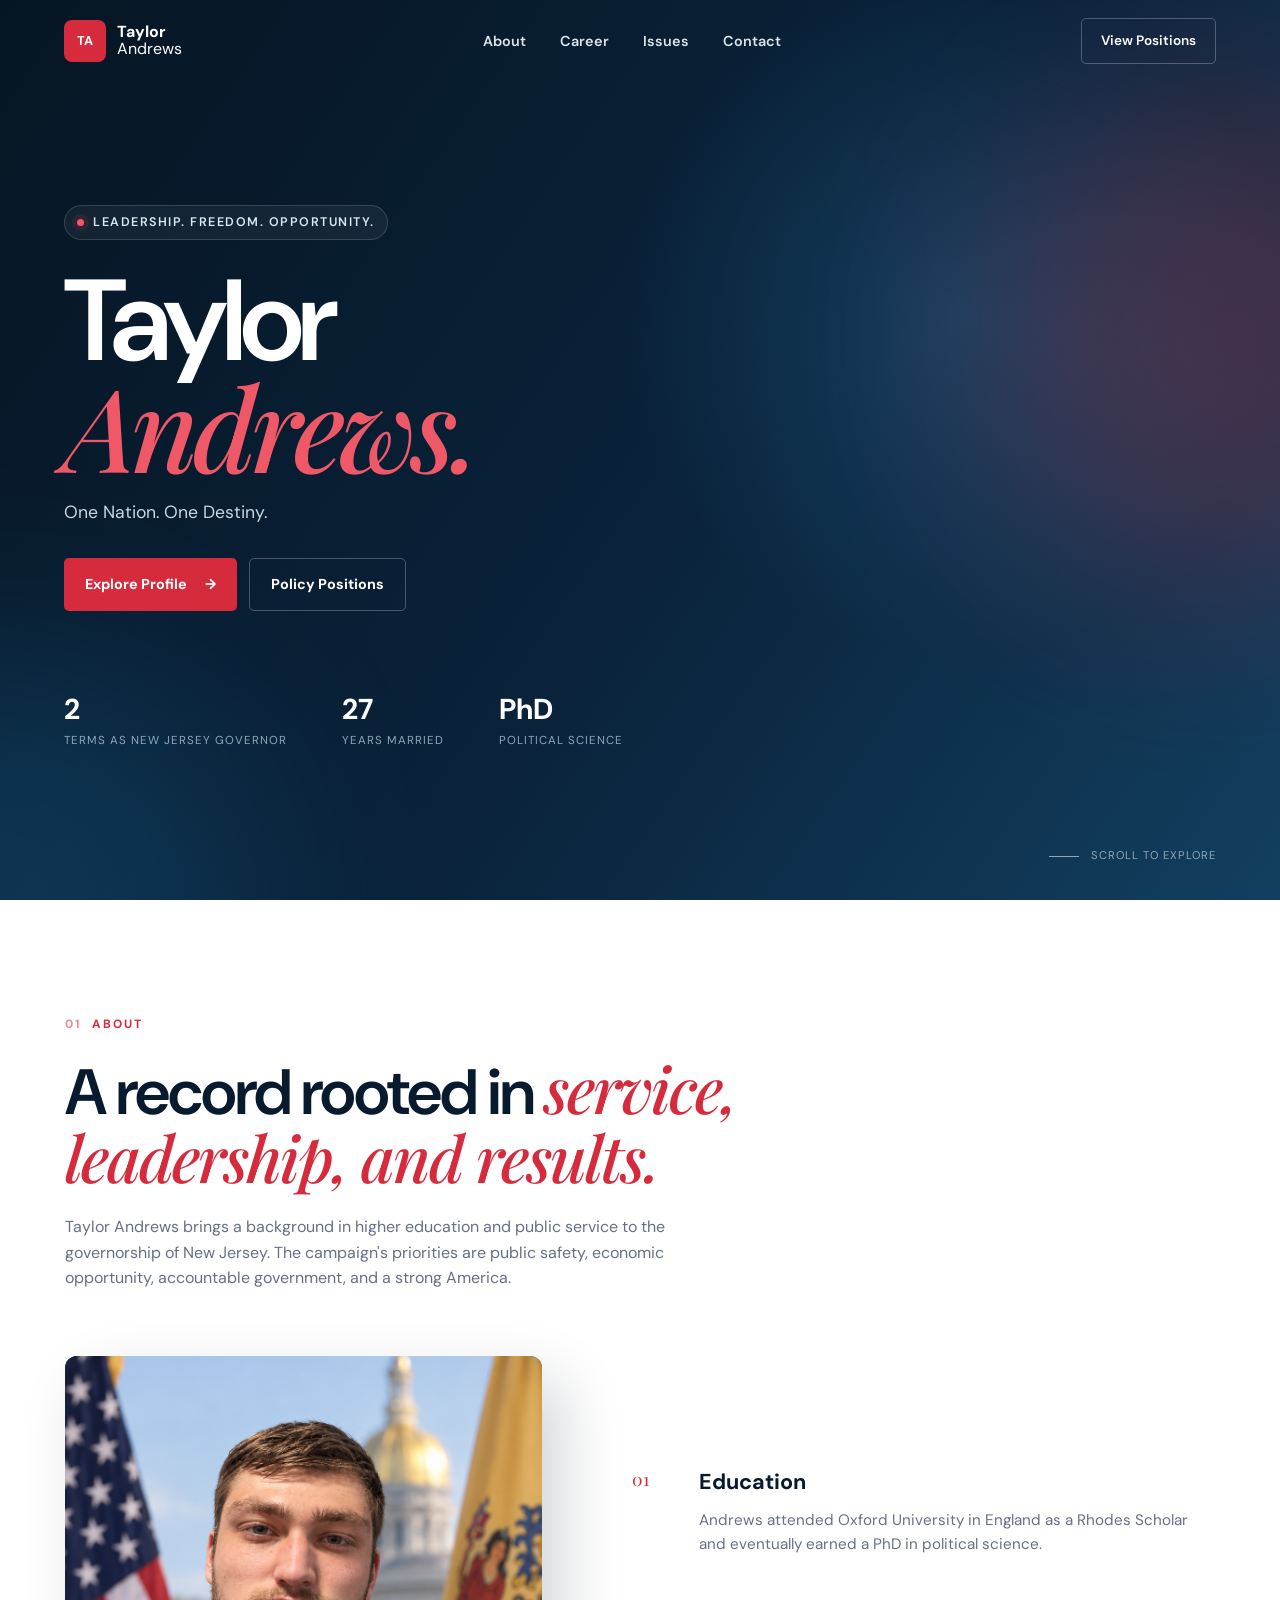
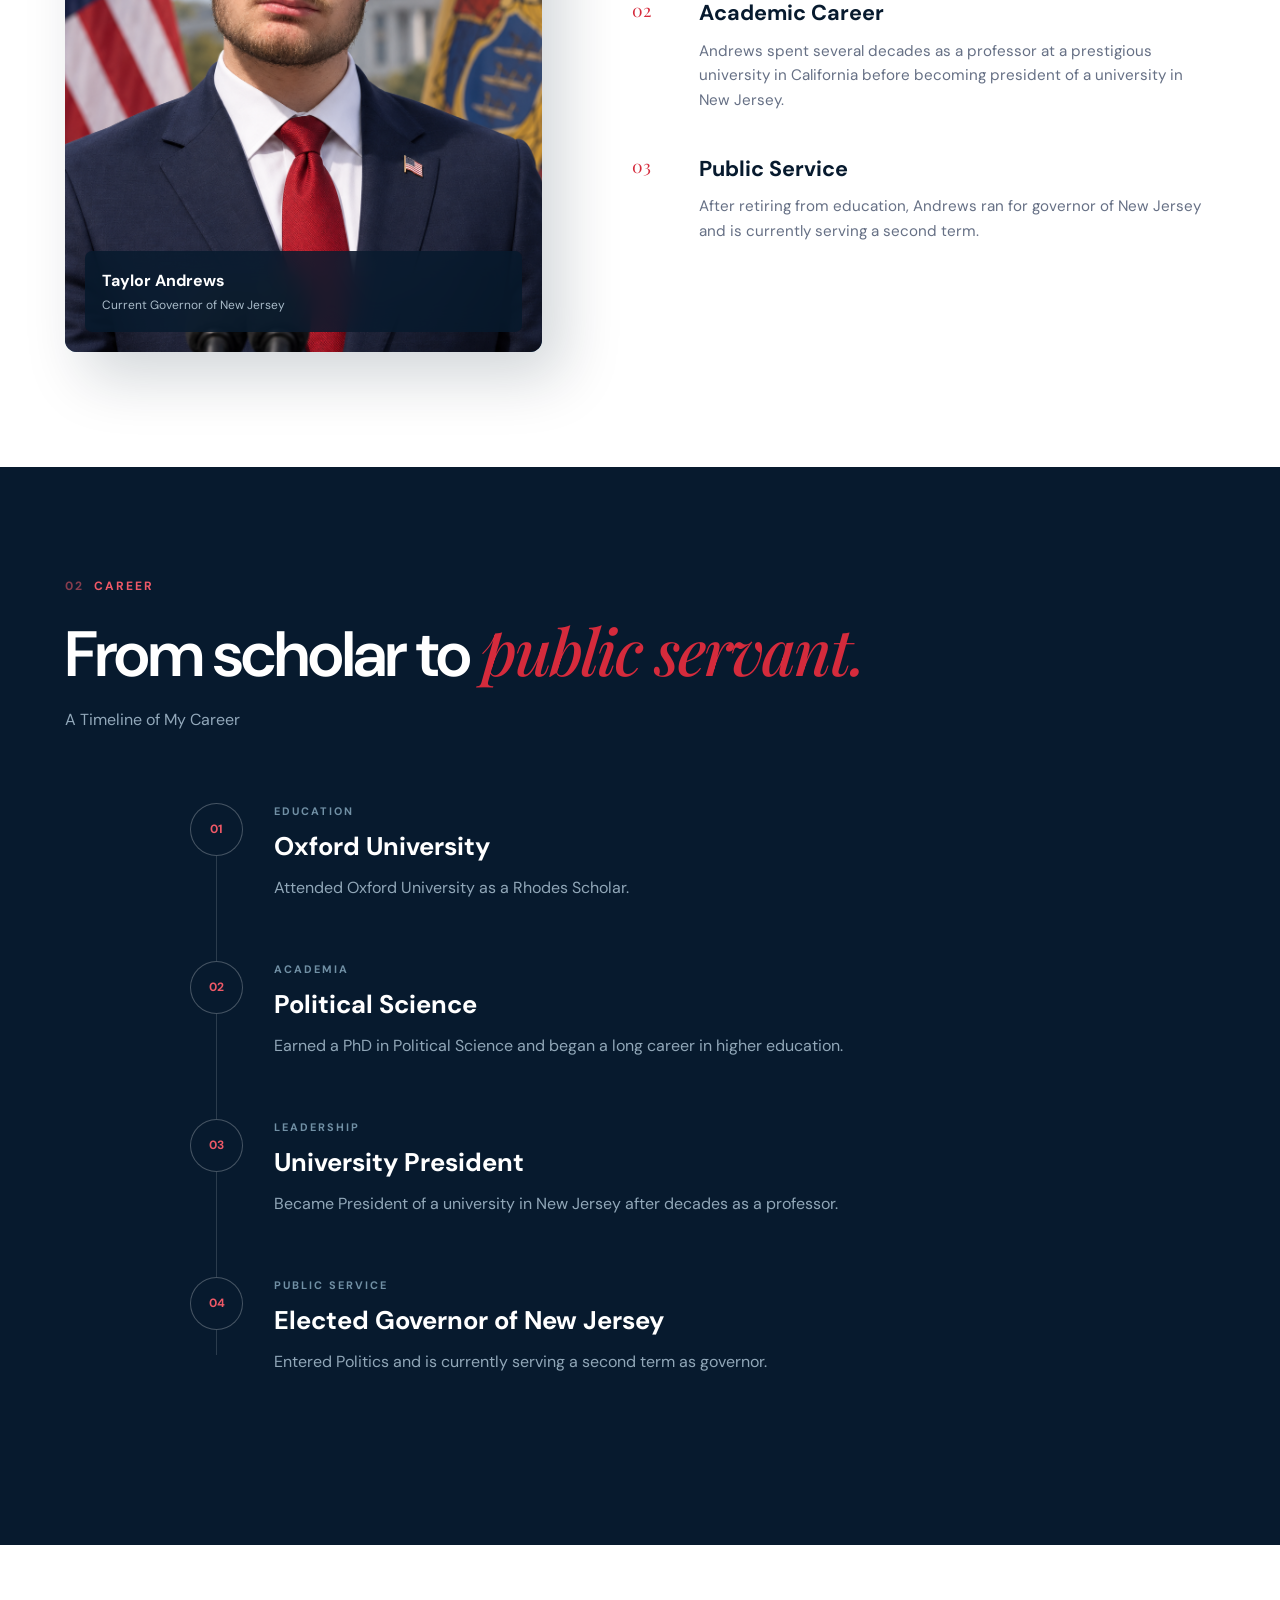
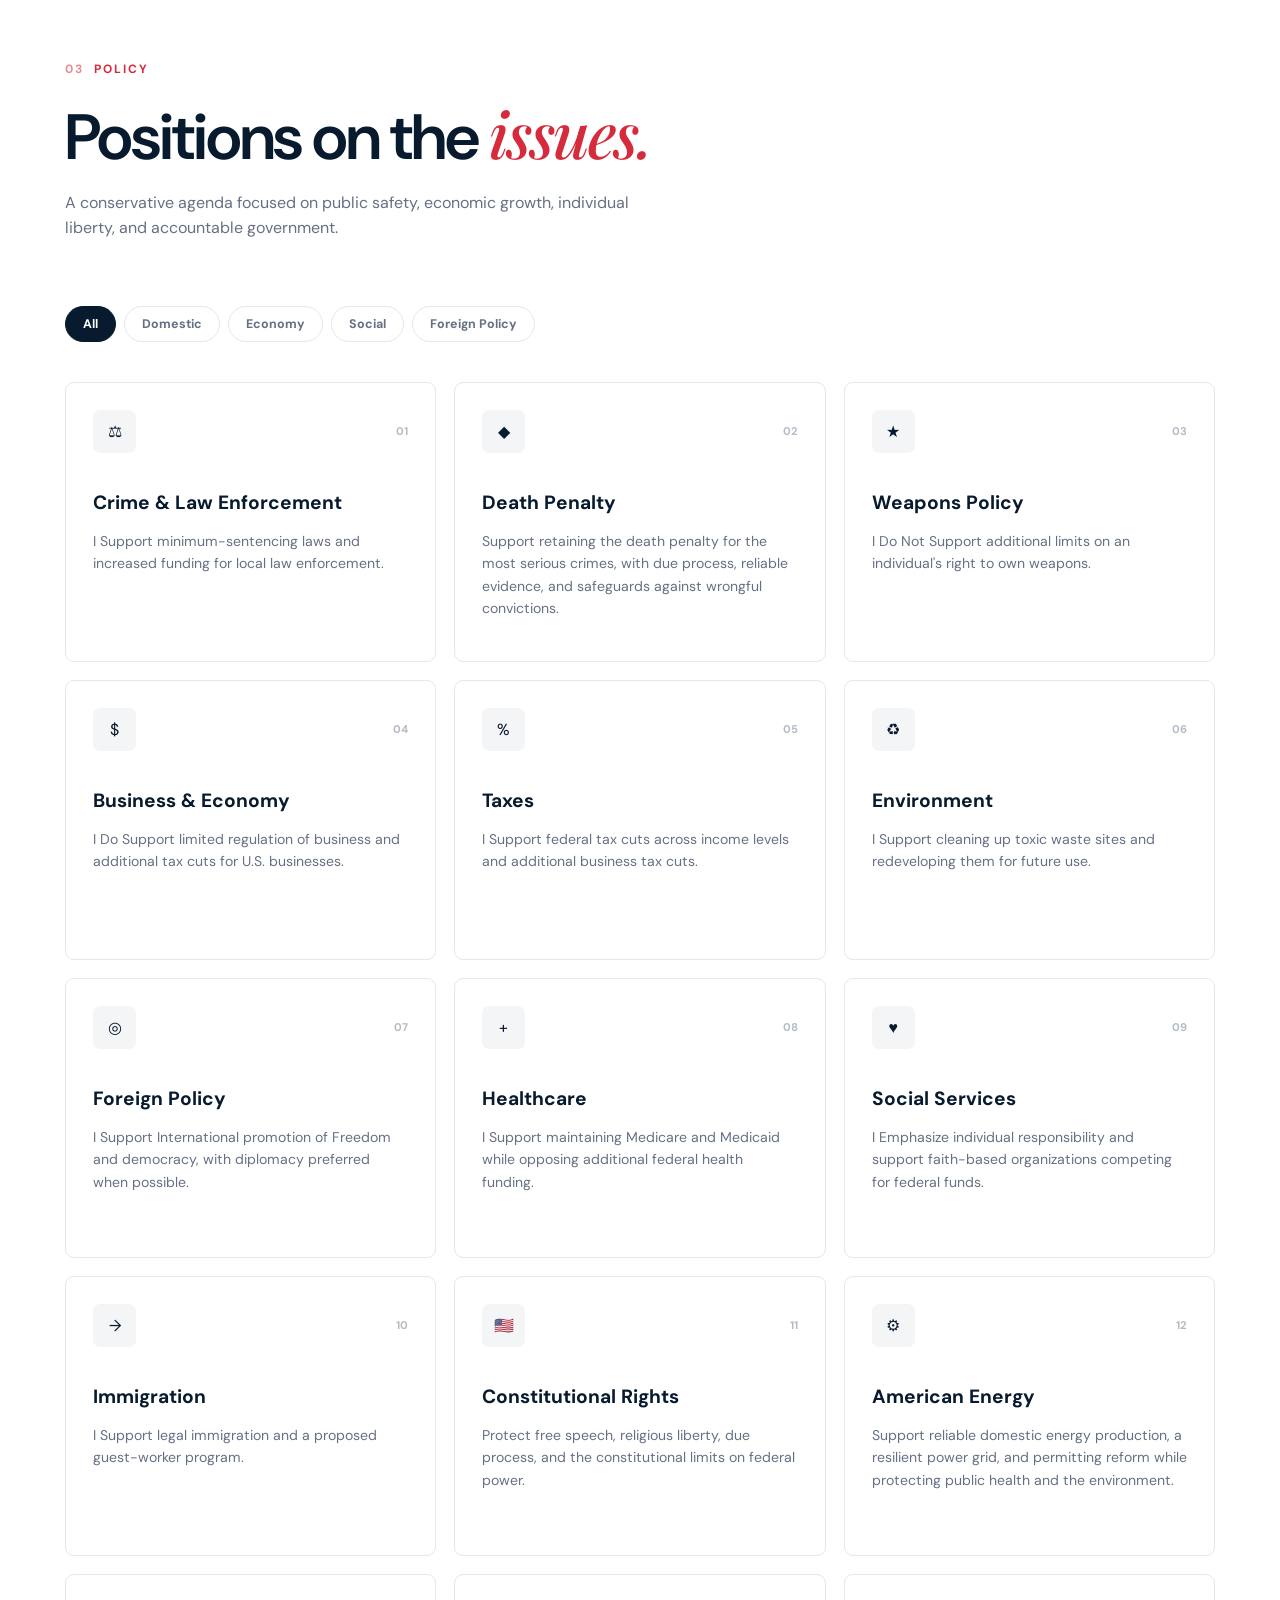
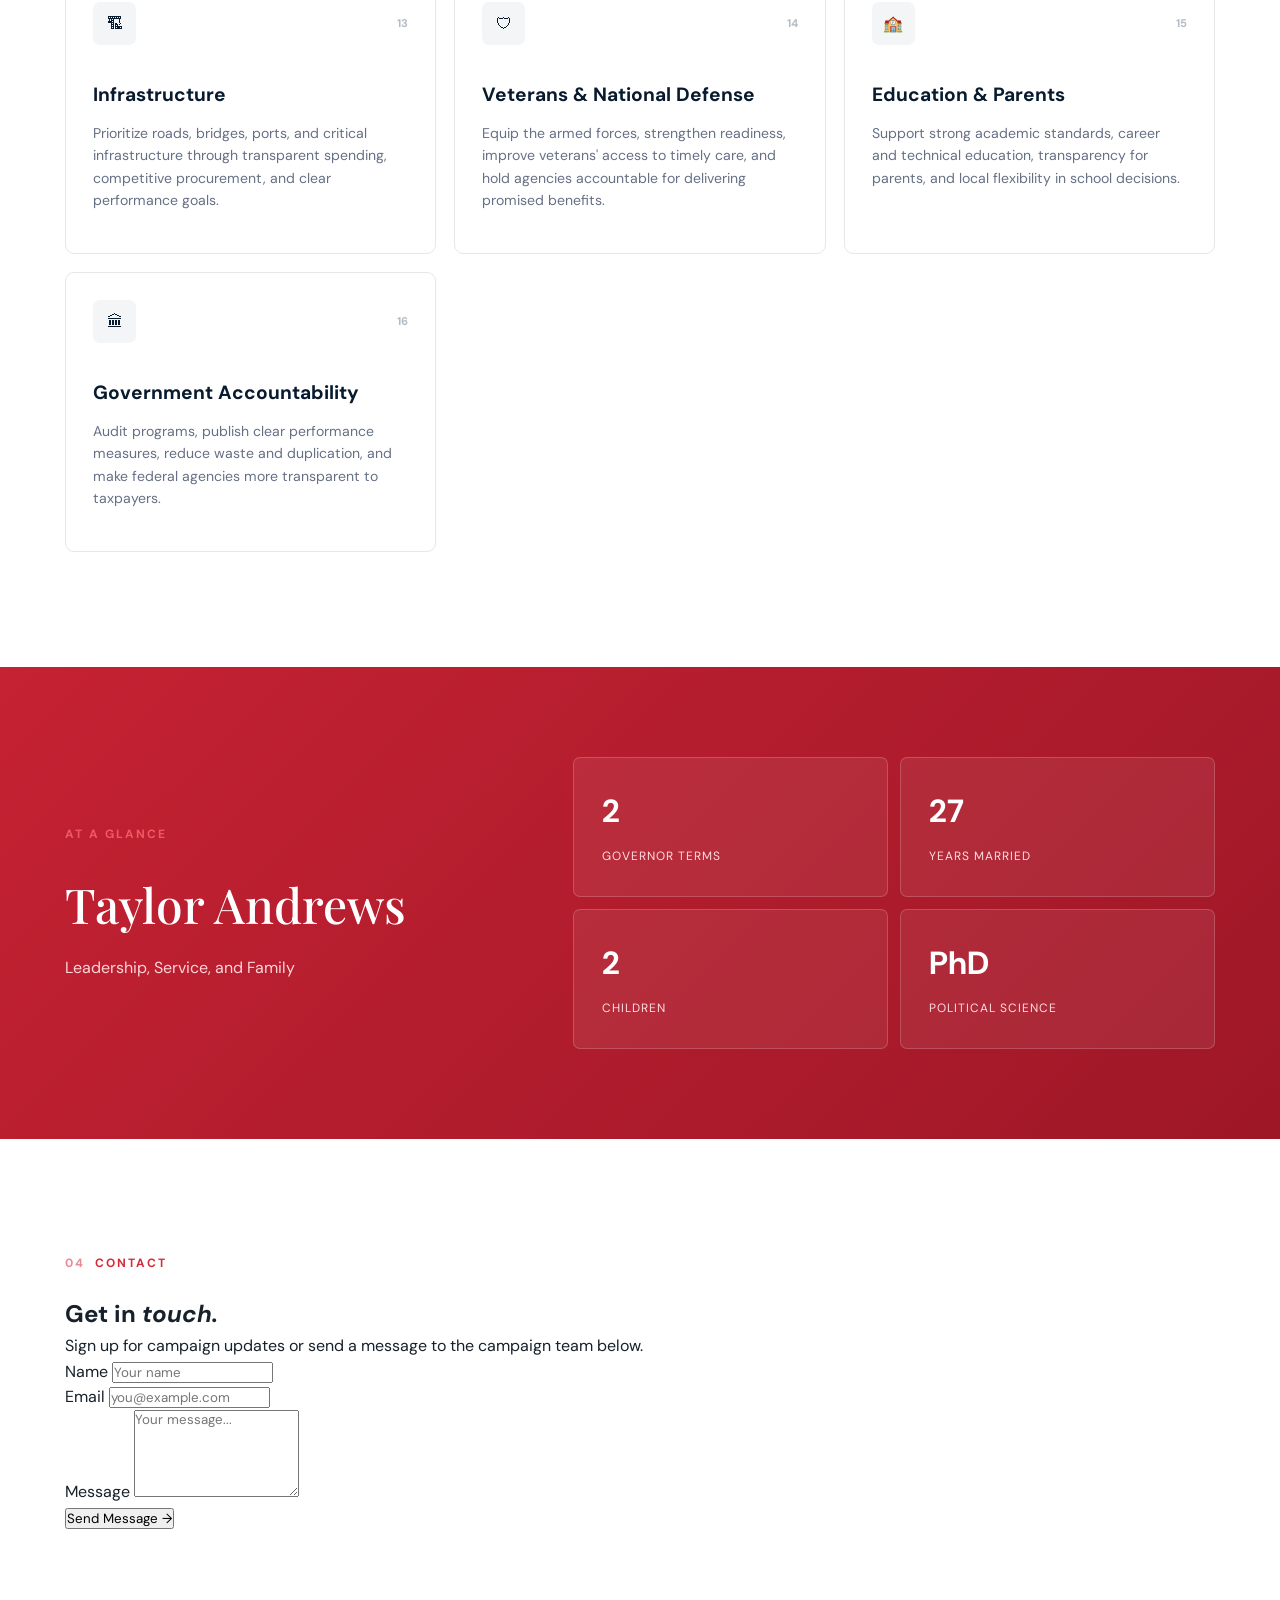
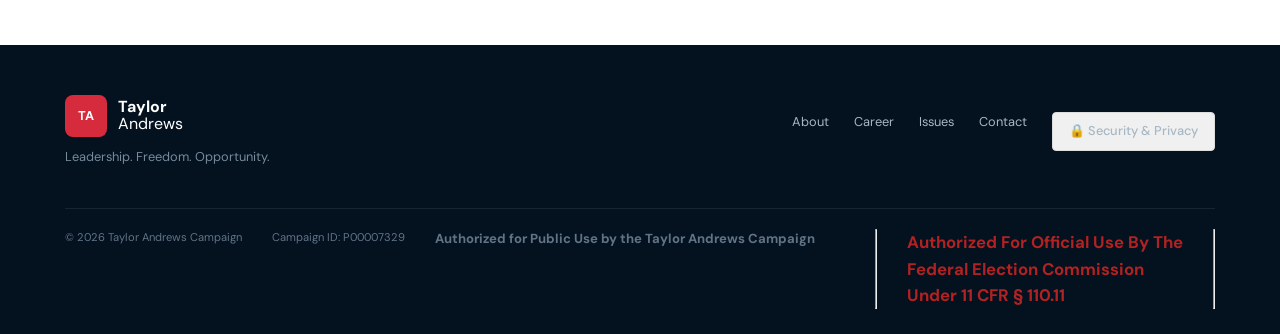
==== commit a624dff1: "Refactor contact form structure and labels Signed-off-by: teem7538 <Teem7538@gmail.com>" ====
--- a/index.html
+++ b/index.html
@@ -705,35 +705,58 @@
                 </div>
 
 
-       
-
-<form id="contactForm" action="https://formspree.io/f/mzeeryqz" method="POST" class="contact-form">
-    <div class="form-group">
-        <label for="contactName">Full Name</label>
-        <input id="contactName" name="name" type="text" placeholder="Your name" required>
-    </div>
-
-    <div class="form-group">
-        <label for="contactEmail">Email Address</label>
-        <input id="contactEmail" name="email" type="email" placeholder="you@example.com" required>
-    </div>
-
-    <div class="form-group">
-        <label for="contactSubject">Subject</label>
-        <input id="contactSubject" name="subject" type="text" placeholder="How can we help?" required>
-    </div>
-
-    <div class="form-group">
-        <label for="contactMessage">Message</label>
-        <textarea id="contactMessage" name="message" rows="5" placeholder="Write your message..." required></textarea>
-    </div>
-
-    <button type="submit" class="submit-button" id="contactSubmit">
-        Send Message
-    </button>
-</form>
-
-
+         <form id="contactForm" class="contact-form">
+
+                    <div class="input-group">
+
+                        <label for="name">Name</label>
+
+                        <input
+                            id="name"
+                            type="text"
+                            placeholder="Your name"
+                            required
+                        >
+
+                    </div>
+
+
+                    <div class="input-group">
+
+                        <label for="email">Email</label>
+
+                        <input
+                            id="email"
+                            type="email"
+                            placeholder="you@example.com"
+                            required
+                        >
+
+                    </div>
+
+
+                    <div class="input-group">
+
+                        <label for="message">Message</label>
+
+                        <textarea
+                            id="message"
+                            rows="5"
+                            placeholder="Your message..."
+                            required
+                        ></textarea>
+
+                    </div>
+
+
+                    <button type="submit" class="submit-button">
+                        Send Message
+                        <span>→</span>
+                    </button>
+
+                    <p id="formMessage"></p>
+
+                </form>
 
             </div>
 
--- a/style.css
+++ b/style.css
@@ -996,142 +996,6 @@
 }
 
 
-/* ==============================
-   CONTACT
-================================ */
-
-.contact-layout {
-    display: grid;
-
-    grid-template-columns: 0.8fr 1.2fr;
-
-    gap: 100px;
-
-    align-items: start;
-}
-
-.contact-intro h2 {
-    color: var(--navy);
-
-    font-size: clamp(3rem, 5vw, 4.5rem);
-
-    line-height: 1;
-
-    letter-spacing: -2px;
-}
-
-.contact-intro h2 em {
-    color: var(--red);
-
-    font-family: var(--serif);
-
-    font-weight: 500;
-}
-
-.contact-intro p {
-    max-width: 350px;
-
-    margin-top: 20px;
-
-    color: var(--gray);
-}
-
-.contact-form {
-    padding: 35px;
-
-    border: 1px solid var(--border);
-
-    border-radius: 10px;
-
-    background: var(--cream);
-}
-
-.input-group {
-    margin-bottom: 22px;
-}
-
-.input-group label {
-    display: block;
-
-    margin-bottom: 7px;
-
-    color: var(--navy);
-
-    font-size: 0.8rem;
-    font-weight: 700;
-}
-
-.input-group input,
-.input-group textarea {
-    width: 100%;
-
-    padding: 13px 14px;
-
-    border: 1px solid #dfe3e7;
-
-    border-radius: 5px;
-
-    background: white;
-
-    outline: none;
-
-    color: var(--dark);
-
-    font-size: 0.9rem;
-
-    resize: vertical;
-
-    transition: border 0.2s ease;
-}
-
-.input-group input:focus,
-.input-group textarea:focus {
-    border-color: var(--blue);
-}
-
-.submit-button {
-    width: 100%;
-
-    padding: 14px;
-
-    display: flex;
-    align-items: center;
-    justify-content: center;
-    gap: 20px;
-
-    border: none;
-
-    border-radius: 5px;
-
-    background: var(--navy);
-
-    color: white;
-
-    font-weight: 700;
-
-    cursor: pointer;
-
-    transition:
-        background 0.2s ease,
-        transform 0.2s ease;
-}
-
-.submit-button:hover {
-    background: var(--blue);
-
-    transform: translateY(-2px);
-}
-
-#formMessage {
-    margin-top: 15px;
-
-    text-align: center;
-
-    color: var(--blue);
-
-    font-size: 0.85rem;
-}
-
 
 /* ==============================
    FOOTER
@@ -1303,40 +1167,315 @@
         flex-wrap: wrap;
     }
 
+
+.contact-layout {
+    display: grid;
+
+    grid-template-columns: 0.8fr 1.2fr;
+
+    gap: 100px;
+
+    align-items: start;
+}
+
+.contact-intro h2 {
+    color: var(--navy);
+
+    font-size: clamp(3rem, 5vw, 4.5rem);
+
+    line-height: 1;
+
+    letter-spacing: -2px;
+}
+
+.contact-intro h2 em {
+    color: var(--red);
+
+    font-family: var(--serif);
+
+    font-weight: 500;
+}
+
+.contact-intro p {
+    max-width: 350px;
+
+    margin-top: 20px;
+
+    color: var(--gray);
+}
+
+.contact-form {
+    padding: 35px;
+
+    border: 1px solid var(--border);
+
+    border-radius: 10px;
+
+    background: var(--cream);
+}
+
+.input-group {
+    margin-bottom: 22px;
+}
+
+.input-group label {
+    display: block;
+
+    margin-bottom: 7px;
+
+    color: var(--navy);
+
+    font-size: 0.8rem;
+    font-weight: 700;
+}
+
+.input-group input,
+.input-group textarea {
+    width: 100%;
+
+    padding: 13px 14px;
+
+    border: 1px solid #dfe3e7;
+
+    border-radius: 5px;
+
+    background: white;
+
+    outline: none;
+
+    color: var(--dark);
+
+    font-size: 0.9rem;
+
+    resize: vertical;
+
+    transition: border 0.2s ease;
+}
+
+.input-group input:focus,
+.input-group textarea:focus {
+    border-color: var(--blue);
+}
+
+.submit-button {
+    width: 100%;
+
+    padding: 14px;
+
+    display: flex;
+    align-items: center;
+    justify-content: center;
+    gap: 20px;
+
+    border: none;
+
+    border-radius: 5px;
+
+    background: var(--navy);
+
+    color: white;
+
+    font-weight: 700;
+
+    cursor: pointer;
+
+    transition:
+        background 0.2s ease,
+        transform 0.2s ease;
+}
+
+.submit-button:hover {
+    background: var(--blue);
+
+    transform: translateY(-2px);
+}
+
+#formMessage {
+    margin-top: 15px;
+
+    text-align: center;
+
+    color: var(--blue);
+
+    font-size: 0.85rem;
+}
+
+
+/* ==============================
+   FOOTER
+================================ */
+
+footer {
+    padding: 50px 5% 25px;
+
+    background: #04111f;
+
+    color: white;
+}
+
+.footer-main {
+    width: min(1150px, 100%);
+
+    margin: auto;
+
+    display: flex;
+
+    justify-content: space-between;
+
+    align-items: center;
+}
+
+.footer-brand p {
+    margin-top: 10px;
+
+    color: #778b9b;
+
+    font-size: 0.8rem;
+}
+
+.footer-links {
+    display: flex;
+
+    gap: 25px;
+}
+
+.footer-links a {
+    color: #a7b7c4;
+
+    font-size: 0.8rem;
+}
+
+.footer-links a:hover {
+    color: white;
+}
+
+.footer-bottom {
+    width: min(1150px, 100%);
+
+    margin: 40px auto 0;
+
+    padding-top: 20px;
+
+    border-top: 1px solid rgba(255,255,255,0.08);
+
+    display: flex;
+
+    justify-content: space-between;
+
+    gap: 20px;
+
+    color: #617486;
+
+    font-size: 0.7rem;
+}
+
+
+/* ==============================
+   RESPONSIVE
+================================ */
+
+@media (max-width: 950px) {
+
+    .nav-links,
+    .nav-button {
+        display: none;
+    }
+
+    .menu-toggle {
+        display: block;
+    }
+
+    .nav-links.open {
+        position: absolute;
+
+        display: flex;
+        flex-direction: column;
+
+        top: 76px;
+        left: 5%;
+        right: 5%;
+
+        padding: 25px;
+
+        background: rgba(7,26,46,0.97);
+
+        border: 1px solid rgba(255,255,255,0.1);
+
+        border-radius: 8px;
+
+        box-shadow: 0 20px 40px rgba(0,0,0,0.2);
+    }
+
+    .about-layout,
+    .stats-content,
+    .contact-layout {
+        grid-template-columns: 1fr;
+    }
+
+    .issues-grid {
+        grid-template-columns: repeat(2, 1fr);
+    }
+
+    .stats-content {
+        gap: 40px;
+    }
+}
+
+
+@media (max-width: 650px) {
+
+    .section {
+        padding: 80px 0;
+    }
+
+    .hero h1 {
+        font-size: 4rem;
+
+        letter-spacing: -3px;
+    }
+
+    .hero-meta {
+        gap: 25px;
+
+        margin-top: 55px;
+    }
+
+    .hero-meta strong {
+        font-size: 1.4rem;
+    }
+
+    .hero-meta span {
+        font-size: 0.6rem;
+    }
+
+    .scroll-indicator {
+        display: none;
+    }
+
+    .issues-grid {
+        grid-template-columns: 1fr;
+    }
+
+    .stats-grid {
+        grid-template-columns: 1fr;
+    }
+
+    .footer-main,
+    .footer-bottom {
+        flex-direction: column;
+
+        align-items: flex-start;
+    }
+
+    .footer-links {
+        flex-wrap: wrap;
+    }
+
     .contact-form {
         padding: 25px;
     }
-
-   .red {
-      font-weight: 800;
-      color: red;
-   }
-
-   .blue {
-      font-weight: 800;
-      color: blue;
-   }
-
-   
-.form-honeypot {
-    position: absolute !important;
-    left: -10000px !important;
-    width: 1px !important;
-    height: 1px !important;
-    overflow: hidden !important;
-}
-
-#contactSubmit:disabled {
-    opacity: 0.65;
-    cursor: wait;
-}
-
-#contactStatus {
-    margin-top: 14px;
-    font-size: 0.9rem;
-    line-height: 1.6;
-}
-
-
-
-
+}
+
+
+
+
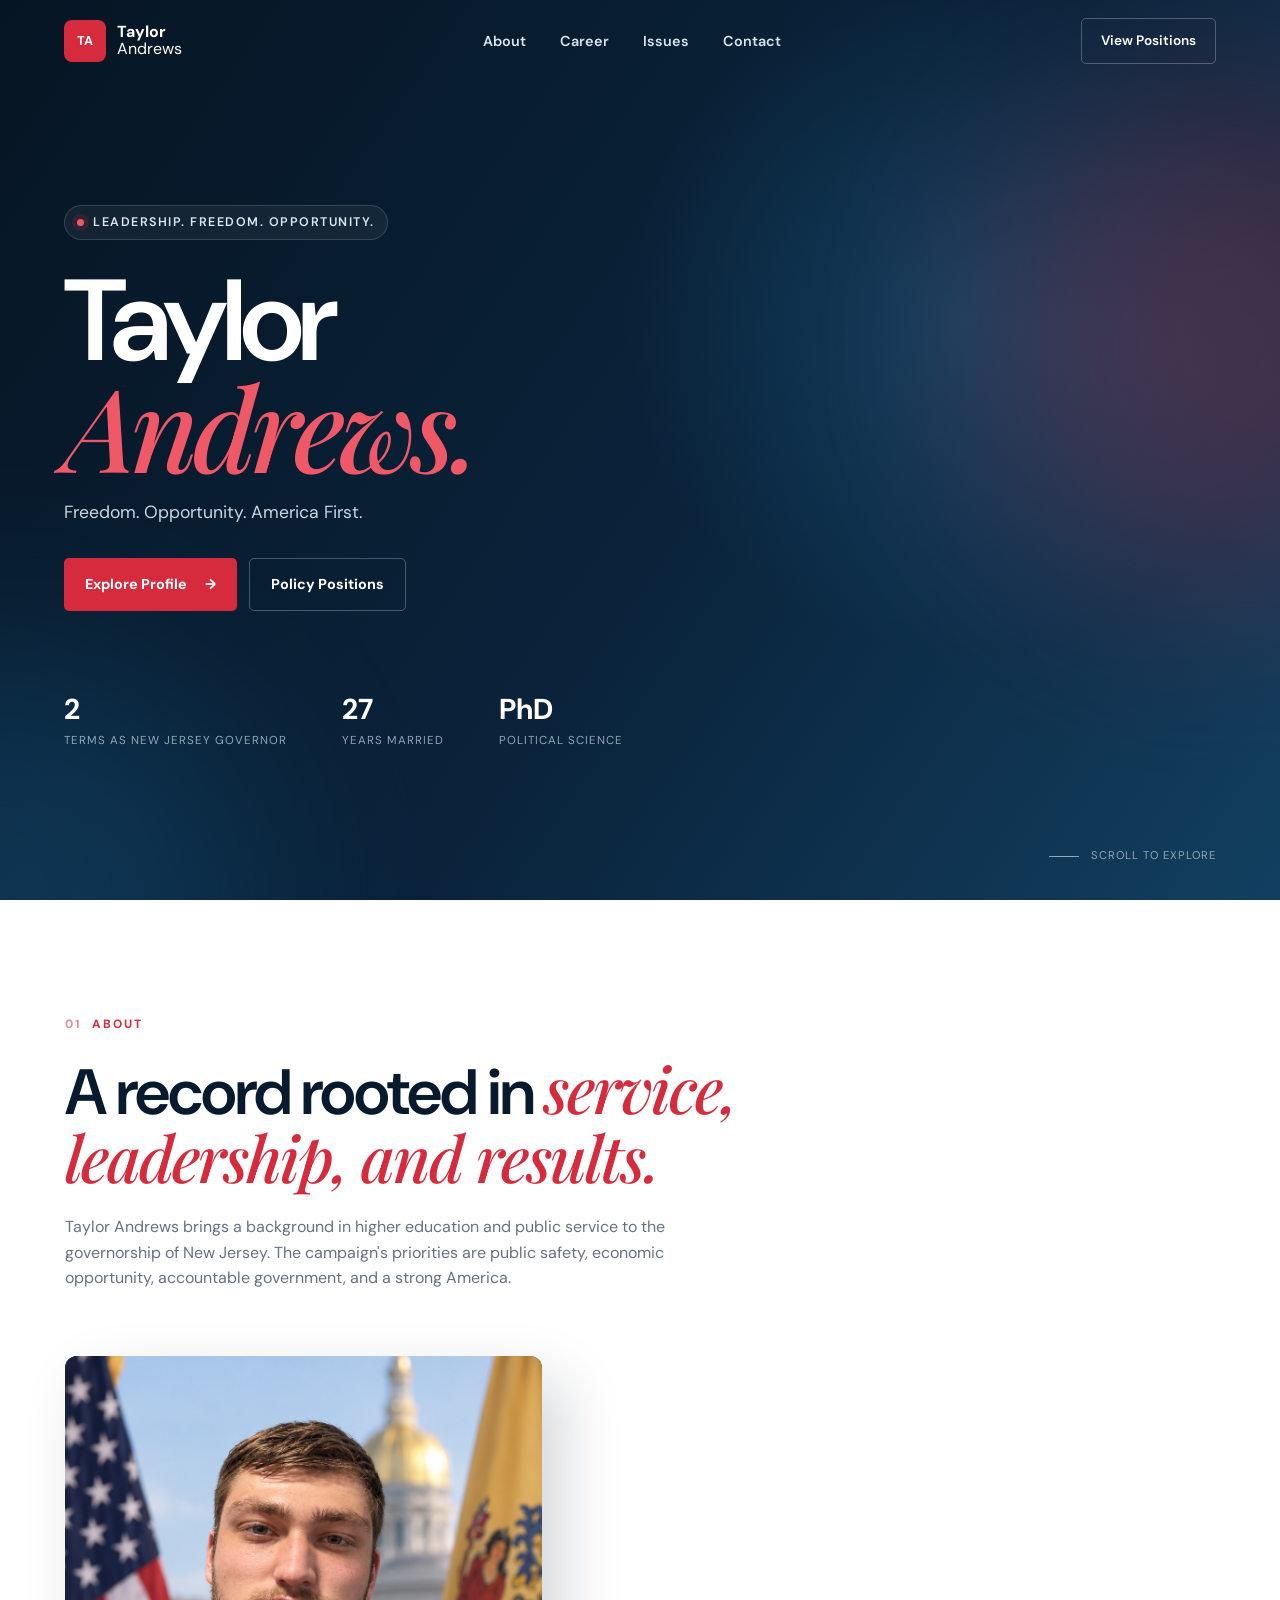
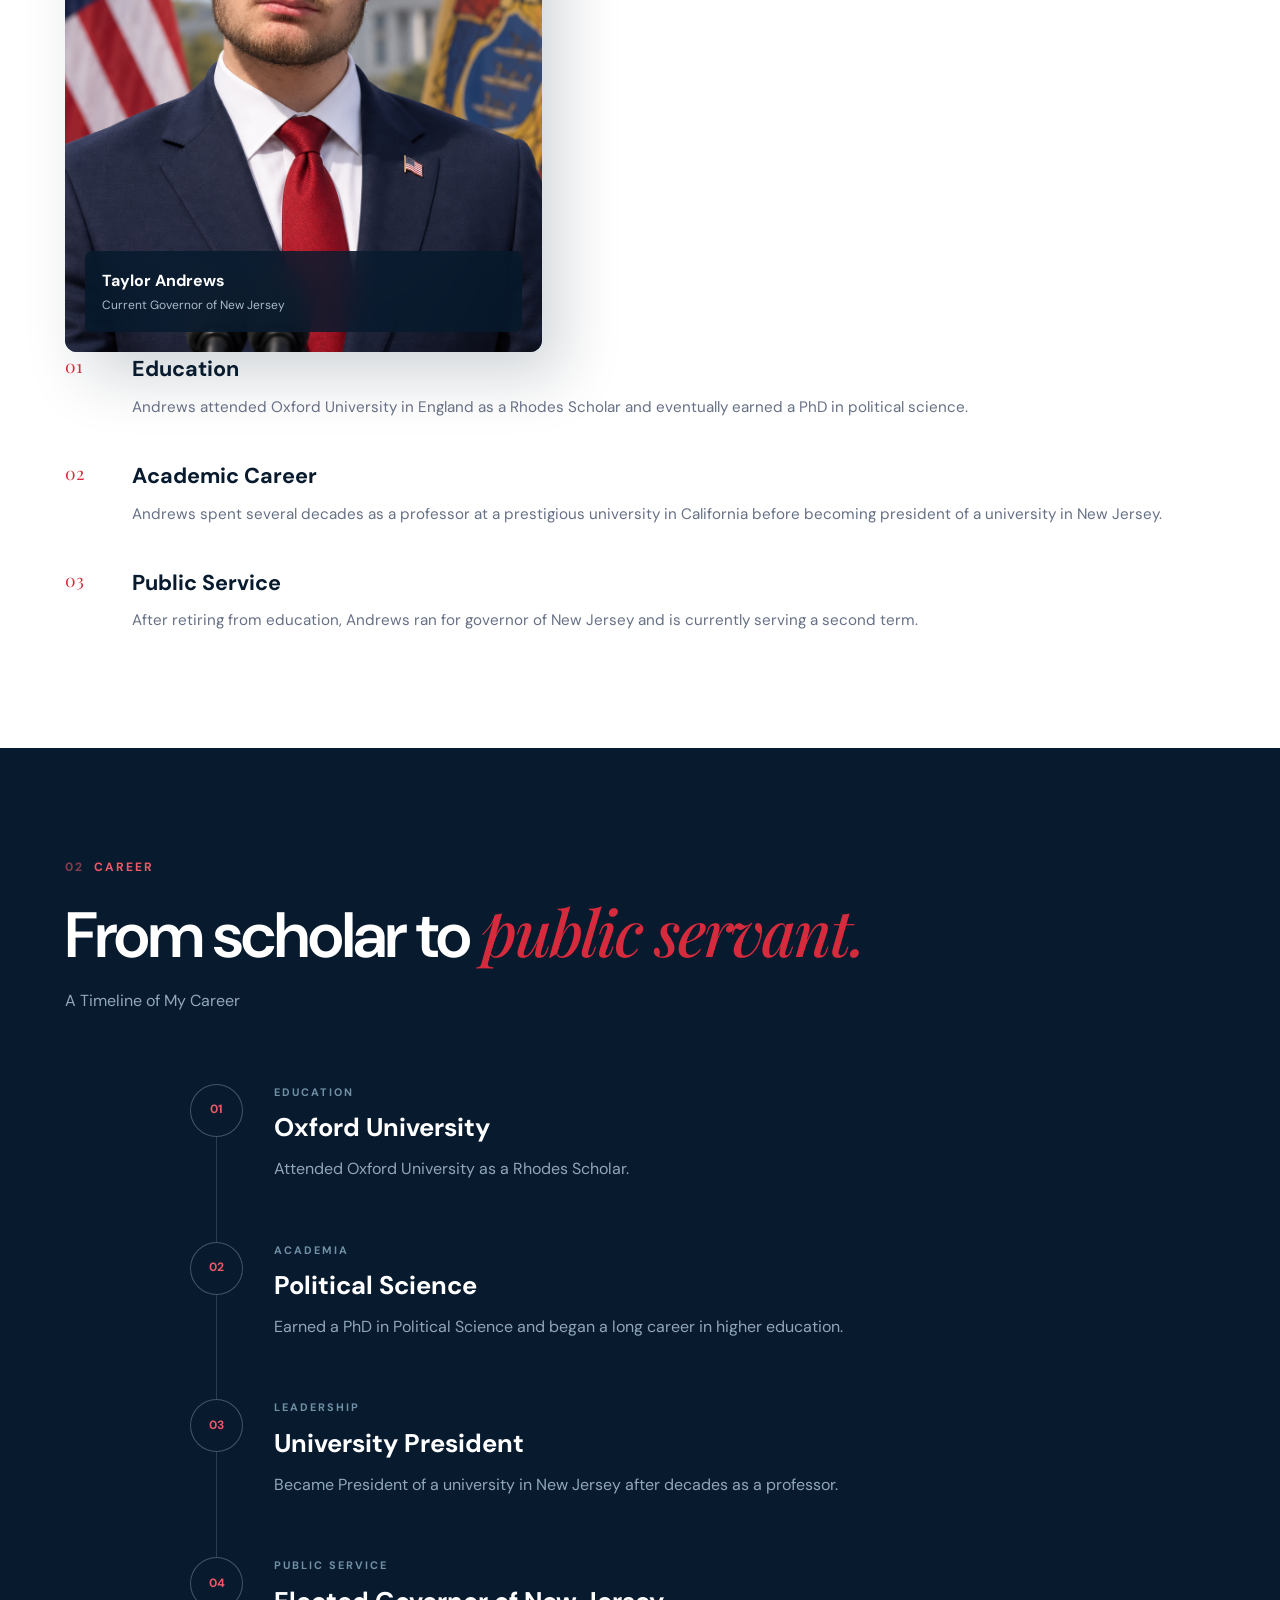
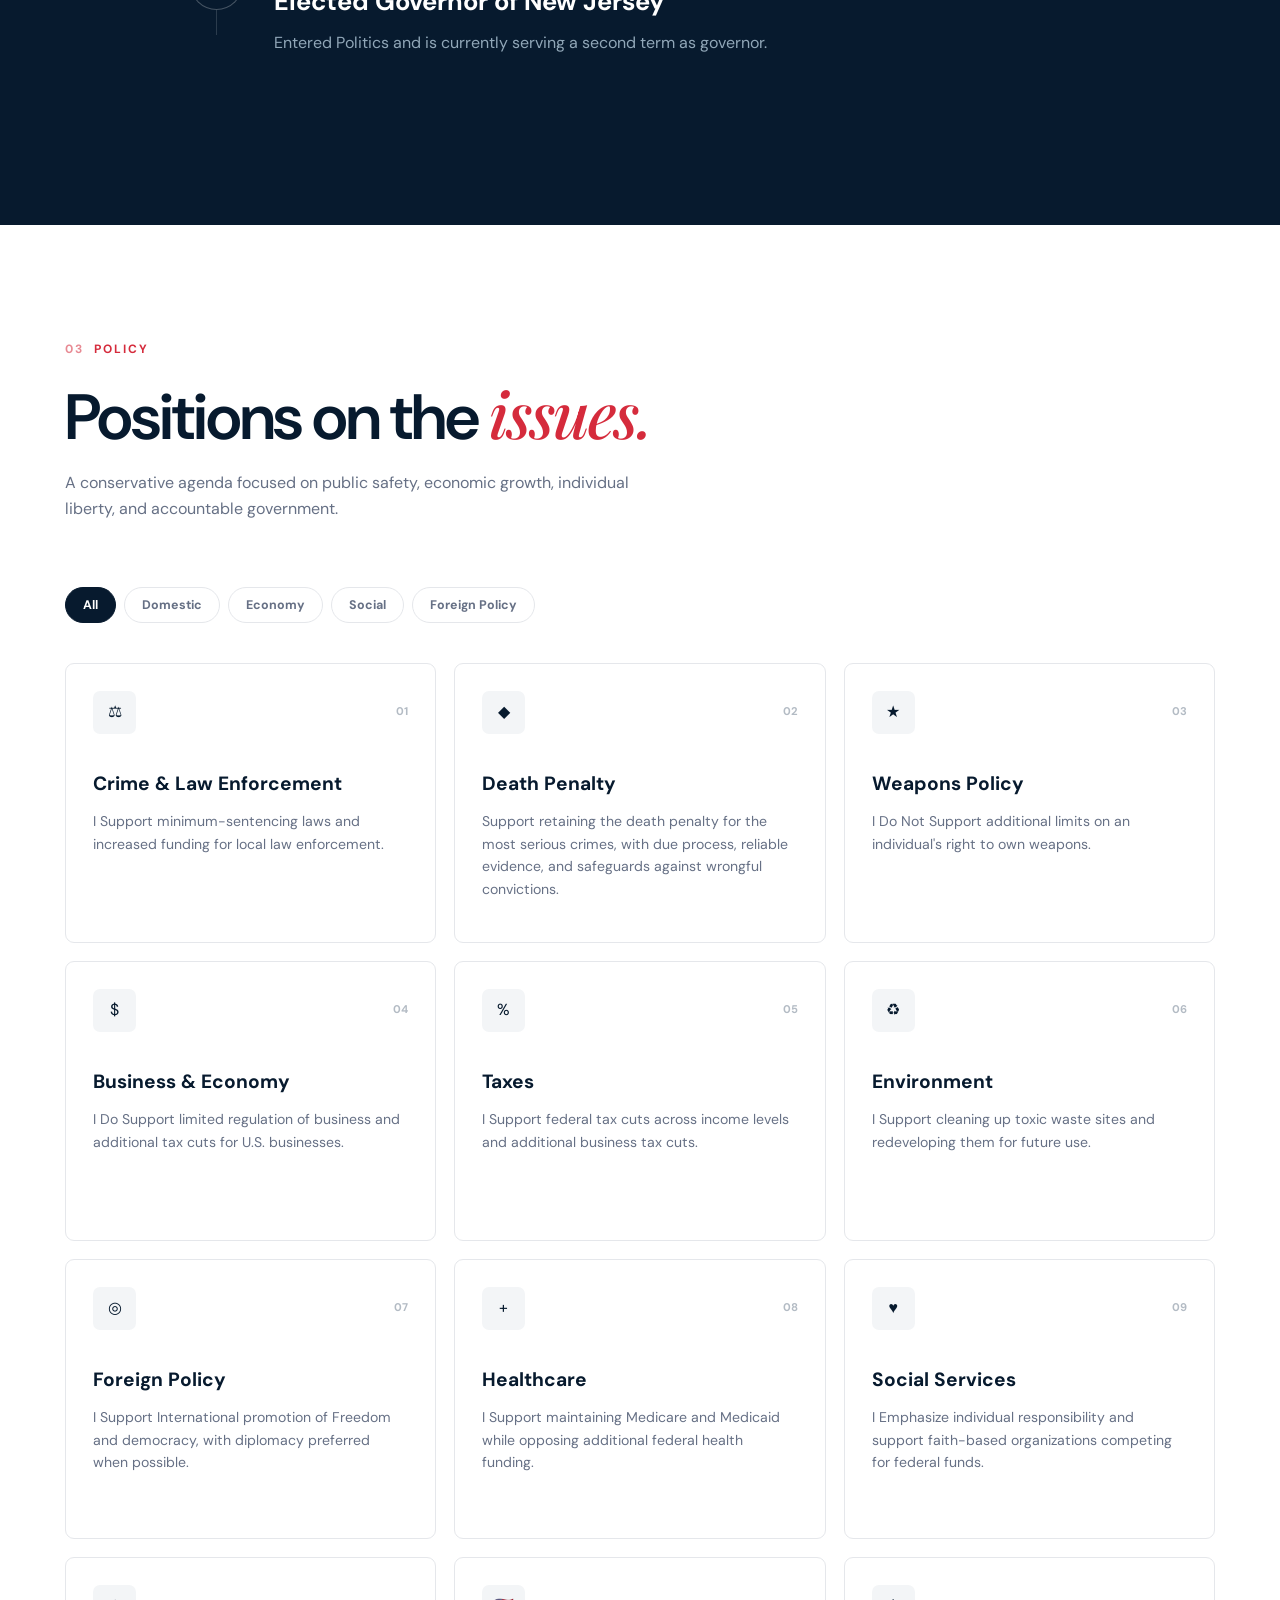
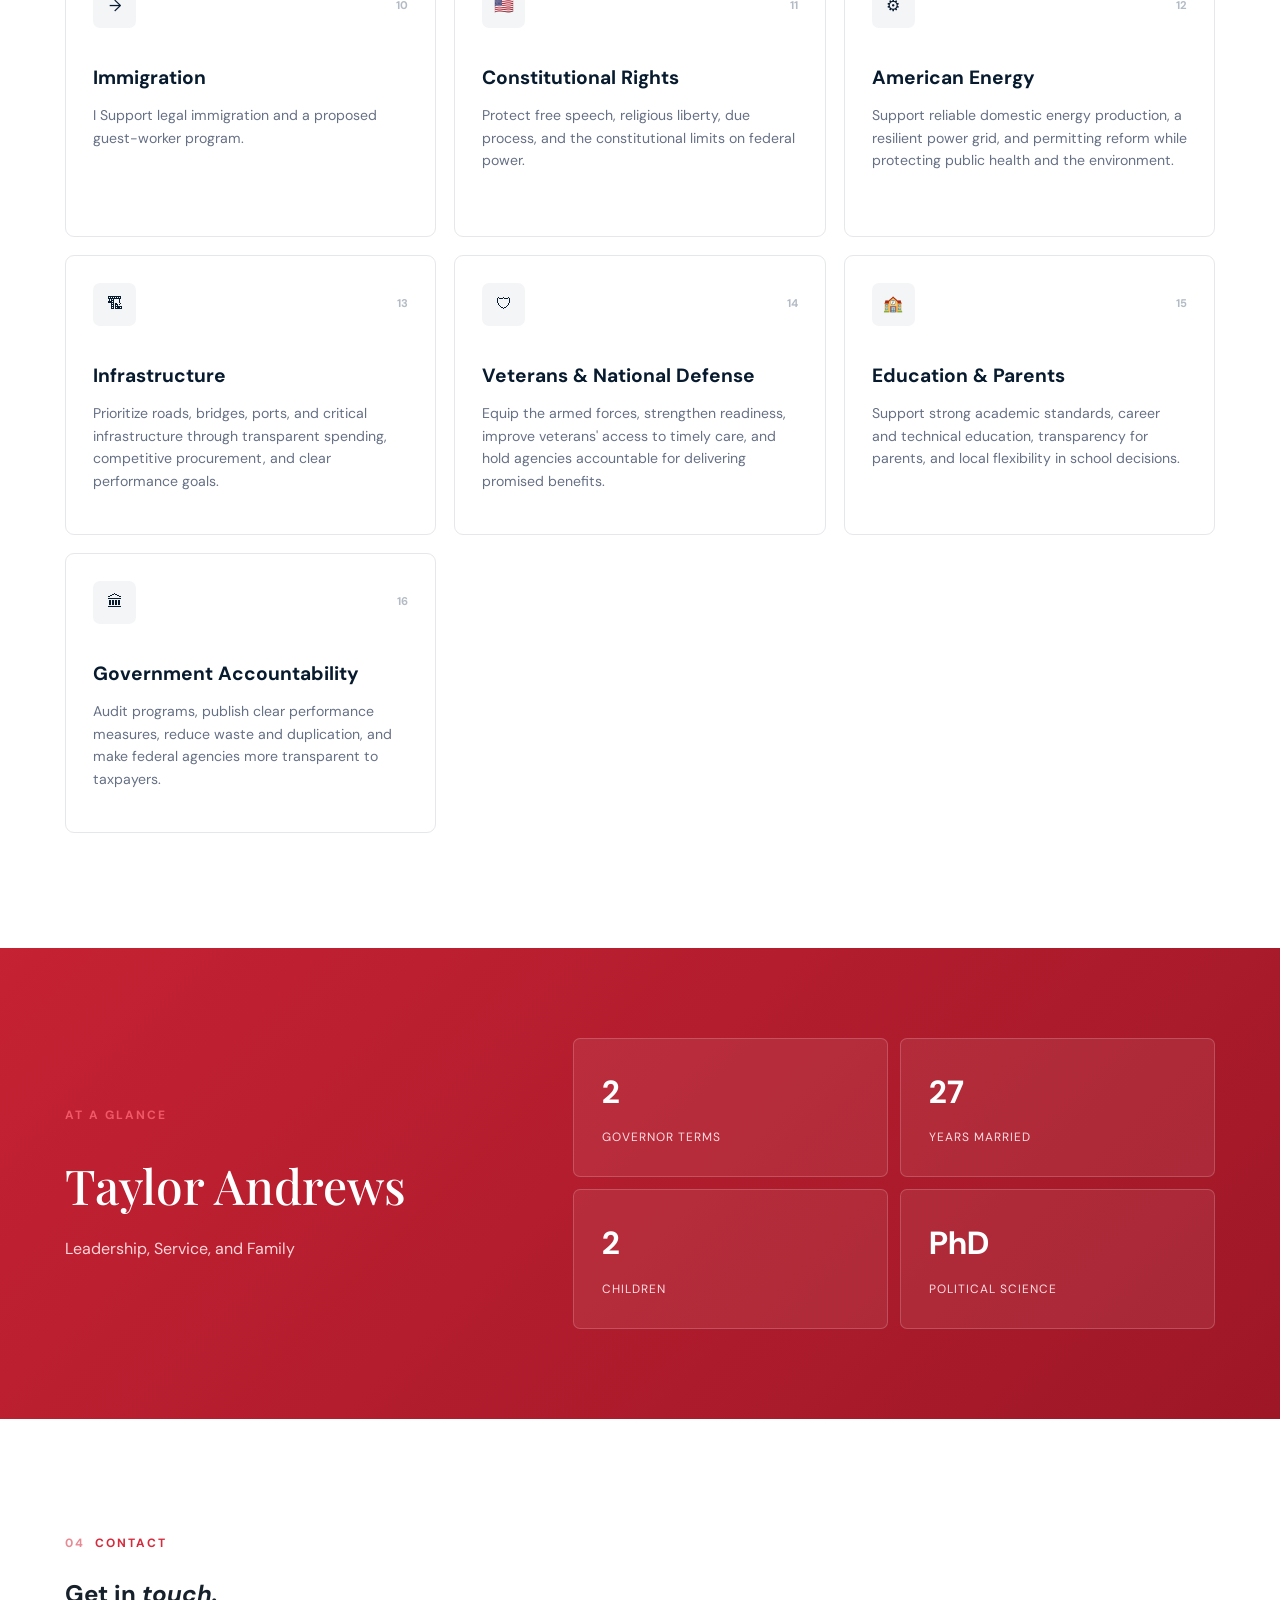
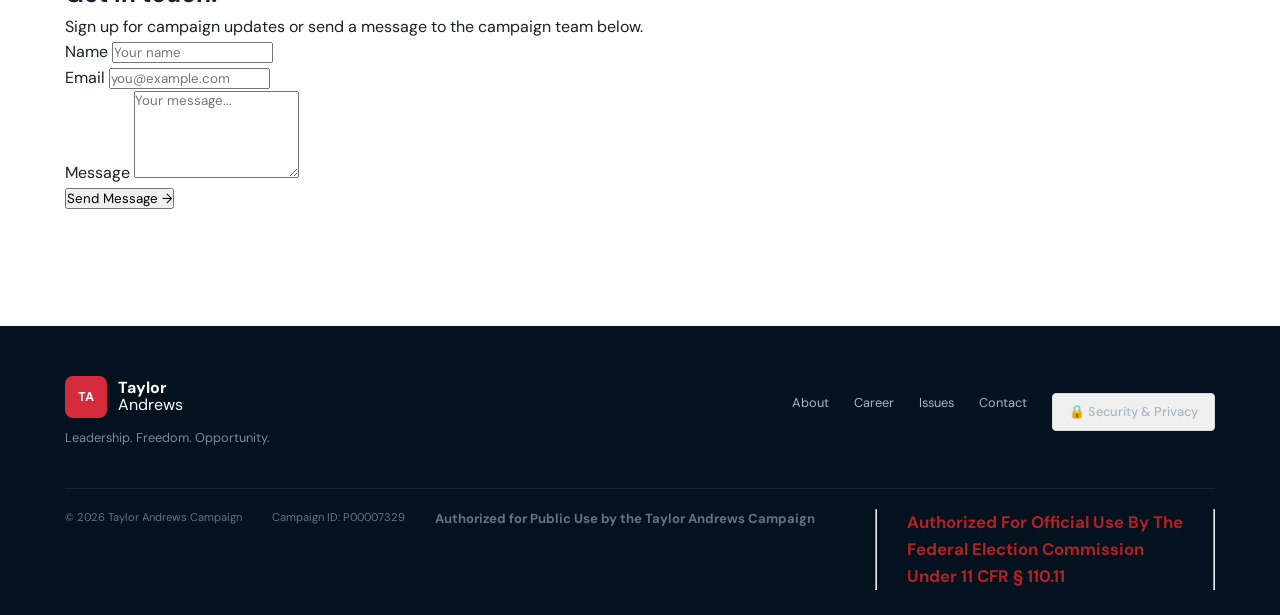
==== commit 35d0e201: "Update hero text and restructure biography section Signed-off-by: teem7538 <Teem7538@gmail.com>" ====
--- a/index.html
+++ b/index.html
@@ -73,7 +73,7 @@
                 </h1>
 
                 <p class="hero-text">
-                 One Nation. One Destiny.
+                  Freedom. Opportunity. America First.
                 </p>
 
                 <div class="hero-actions">
@@ -137,70 +137,83 @@
                 </p>
             </div>
 
-         
-   
+           
 <div class="about-layout">
 
-    <!-- Governor portrait -->
     <div class="portrait-card">
+
         <div class="portrait-gradient">
-            <img
-                src="./Gov.PNG"
-                alt="Taylor Andrews"
-                class="governor-portrait"
-            >
+            <img src="Gov.PNG" alt="Taylor Andrews"
+                 class="governor-portrait">
         </div>
 
         <div class="portrait-info">
             <strong>Taylor Andrews</strong>
             <span>Current Governor of New Jersey</span>
         </div>
+
     </div>
 
-    <!-- Biography: keep this INSIDE about-layout -->
-    <div class="about-copy">
-
-        <div class="copy-block">
-            <span class="copy-number">01</span>
-            <div>
-                <h3>Education</h3>
-                <p>
-                    Andrews attended Oxford University in England
-                    as a Rhodes Scholar and eventually earned a
-                    PhD in political science.
-                </p>
-            </div>
-        </div>
-
-        <div class="copy-block">
-            <span class="copy-number">02</span>
-            <div>
-                <h3>Academic Career</h3>
-                <p>
-                    Andrews spent several decades as a professor
-                    at a prestigious university in California
-                    before becoming president of a university
-                    in New Jersey.
-                </p>
-            </div>
-        </div>
-
-        <div class="copy-block">
-            <span class="copy-number">03</span>
-            <div>
-                <h3>Public Service</h3>
-                <p>
-                    After retiring from education, Andrews ran
-                    for governor of New Jersey and is currently
-                    serving a second term.
-                </p>
-            </div>
-        </div>
-
-    </div>
-
 </div>
 
+
+
+                <div class="about-copy">
+
+                    <div class="copy-block">
+
+                        <span class="copy-number">01</span>
+
+                        <div>
+                            <h3>Education</h3>
+
+                            <p>
+                                Andrews attended Oxford University in England
+                                as a Rhodes Scholar and eventually earned a
+                                PhD in political science.
+                            </p>
+                        </div>
+
+                    </div>
+
+
+                    <div class="copy-block">
+
+                        <span class="copy-number">02</span>
+
+                        <div>
+                            <h3>Academic Career</h3>
+
+                            <p>
+                                Andrews spent several decades as a professor
+                                at a prestigious university in California
+                                before becoming president of a university
+                                in New Jersey.
+                            </p>
+                        </div>
+
+                    </div>
+
+
+                    <div class="copy-block">
+
+                        <span class="copy-number">03</span>
+
+                        <div>
+                            <h3>Public Service</h3>
+
+                            <p>
+                                After retiring from education, Andrews ran
+                                for governor of New Jersey and is currently
+                                serving a second term.
+                            </p>
+                        </div>
+
+                    </div>
+
+                </div>
+
+            </div>
 
         </section>
 
@@ -499,8 +512,7 @@
                     <h3>Foreign Policy</h3>
 
                     <p>
-                        I Support International promotion of <span class= "blue"> Free</span><span class= "red">dom</span>
-                          and
+                        I Support International promotion of <span class="blue">Free</span><span class="red">dom</span> and
                         democracy, with diplomacy preferred when possible.
                     </p>
 
@@ -705,7 +717,7 @@
                 </div>
 
 
-         <form id="contactForm" class="contact-form">
+                <form id="contactForm" class="contact-form">
 
                     <div class="input-group">
 
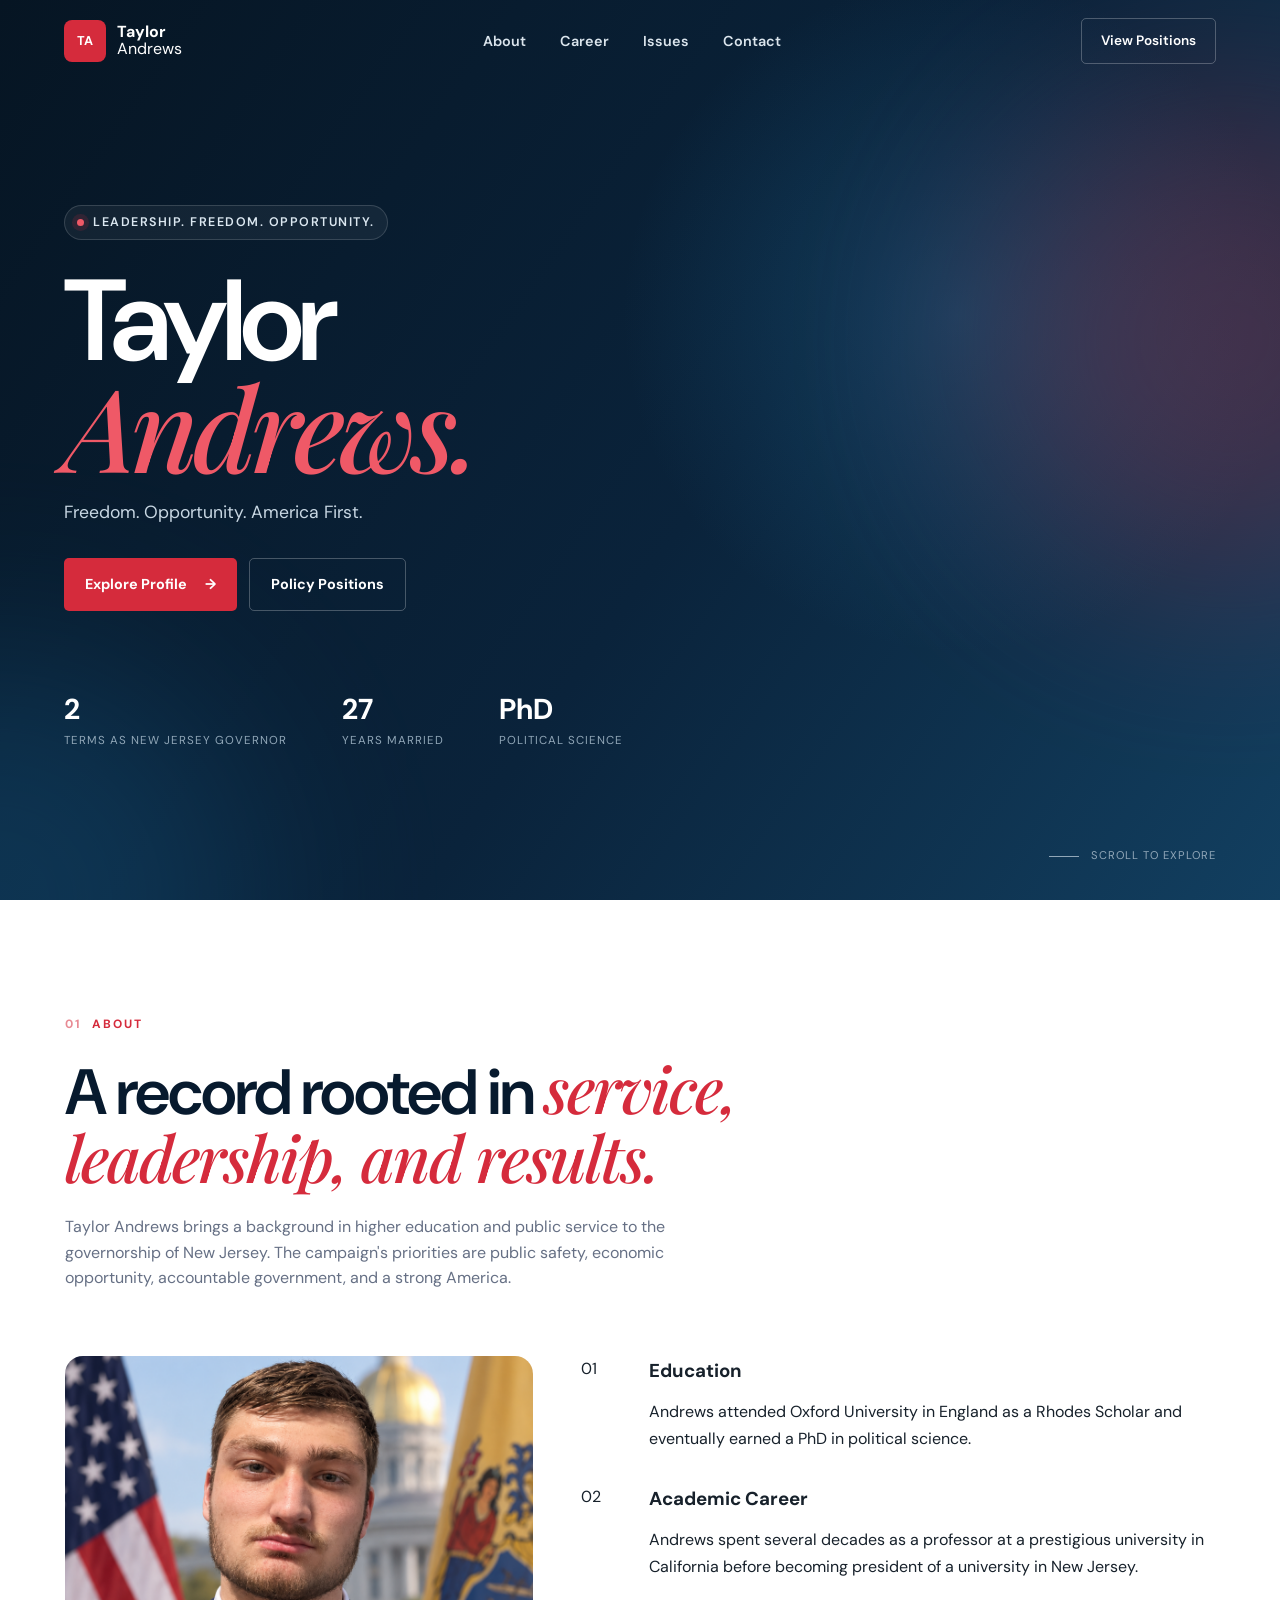
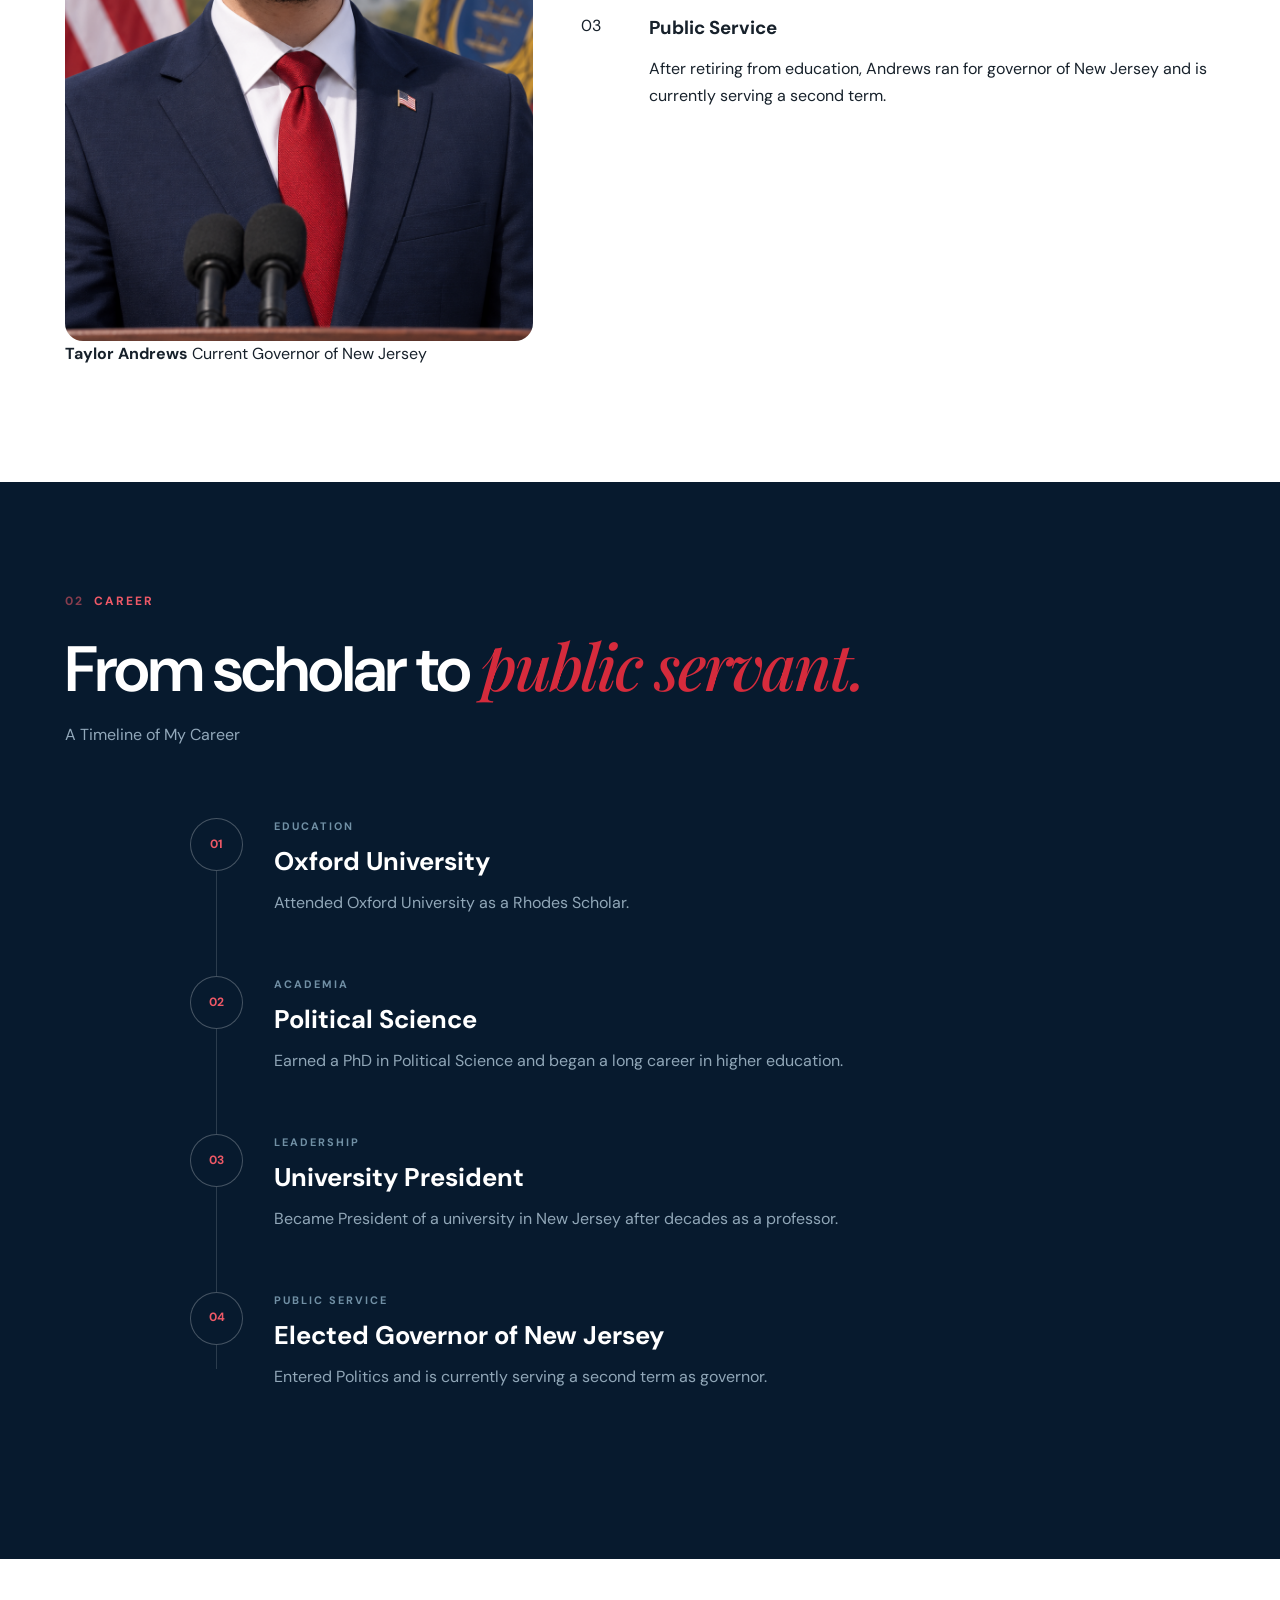
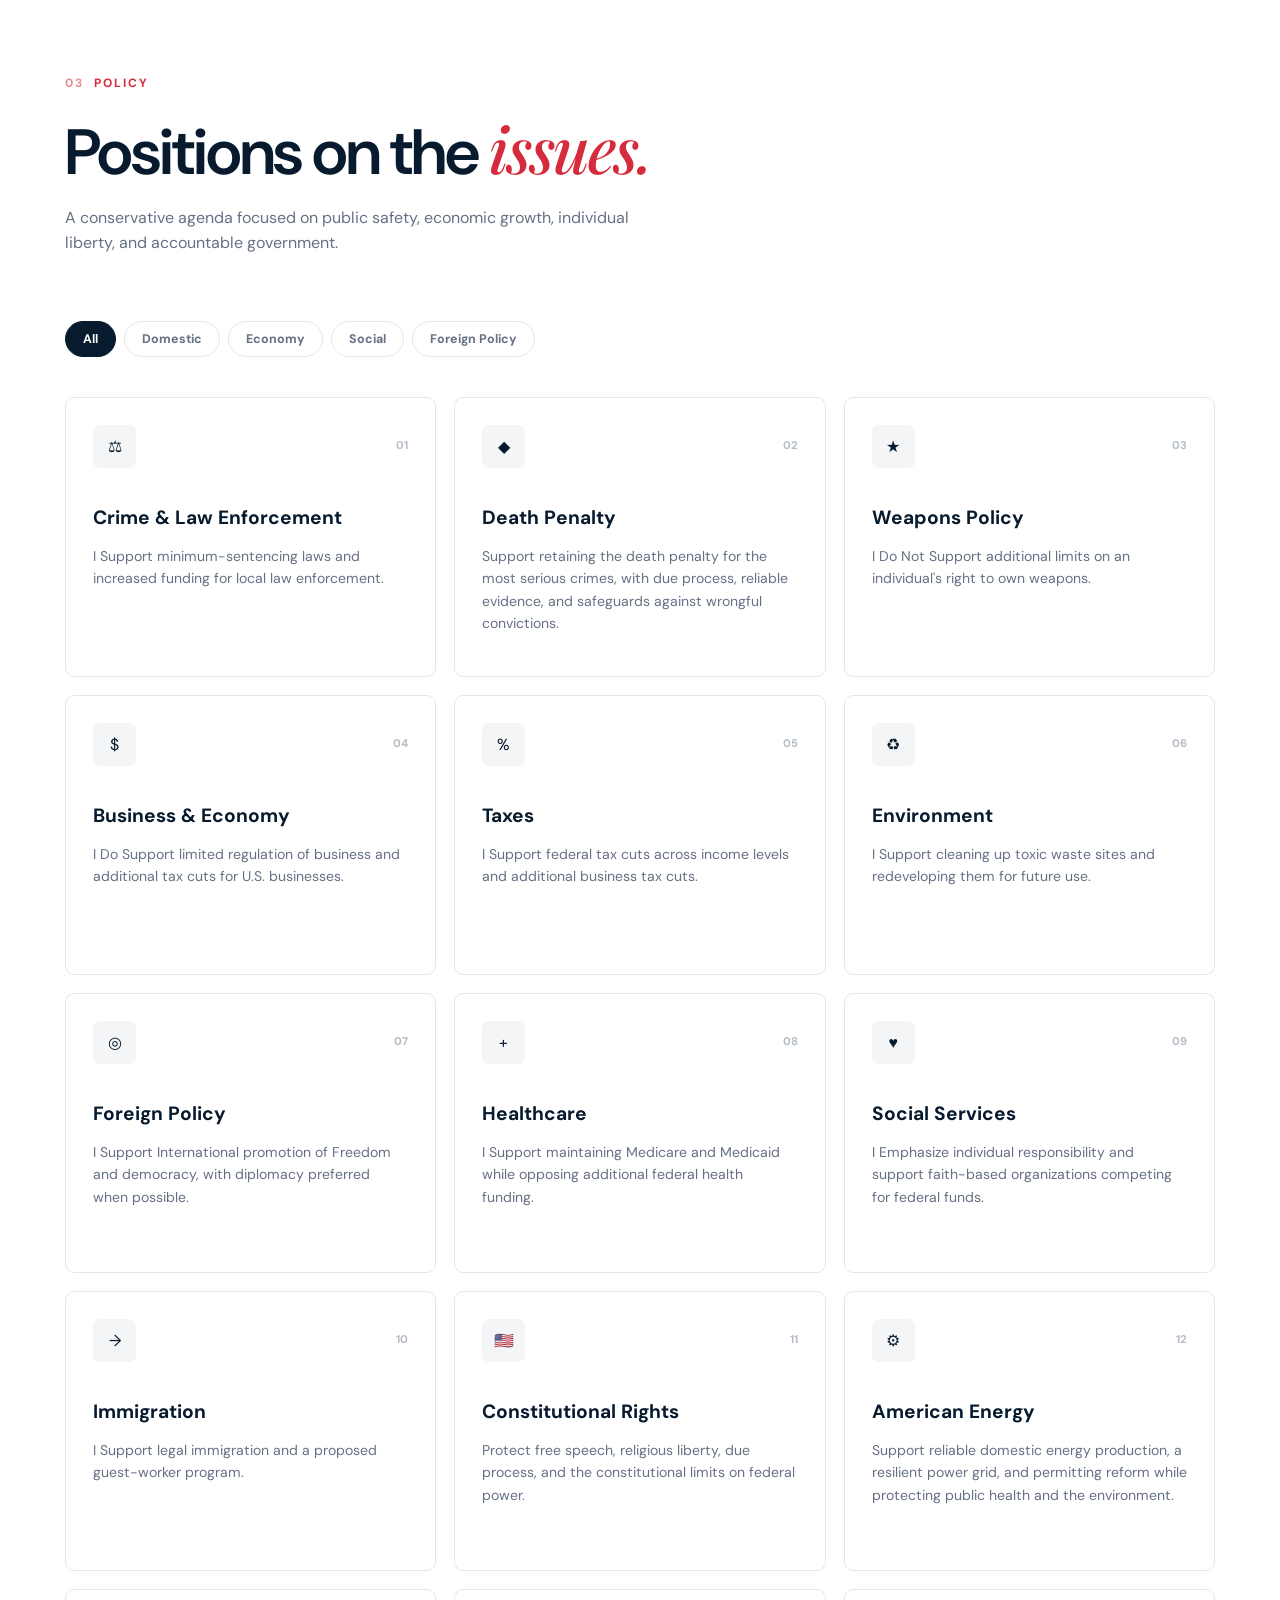
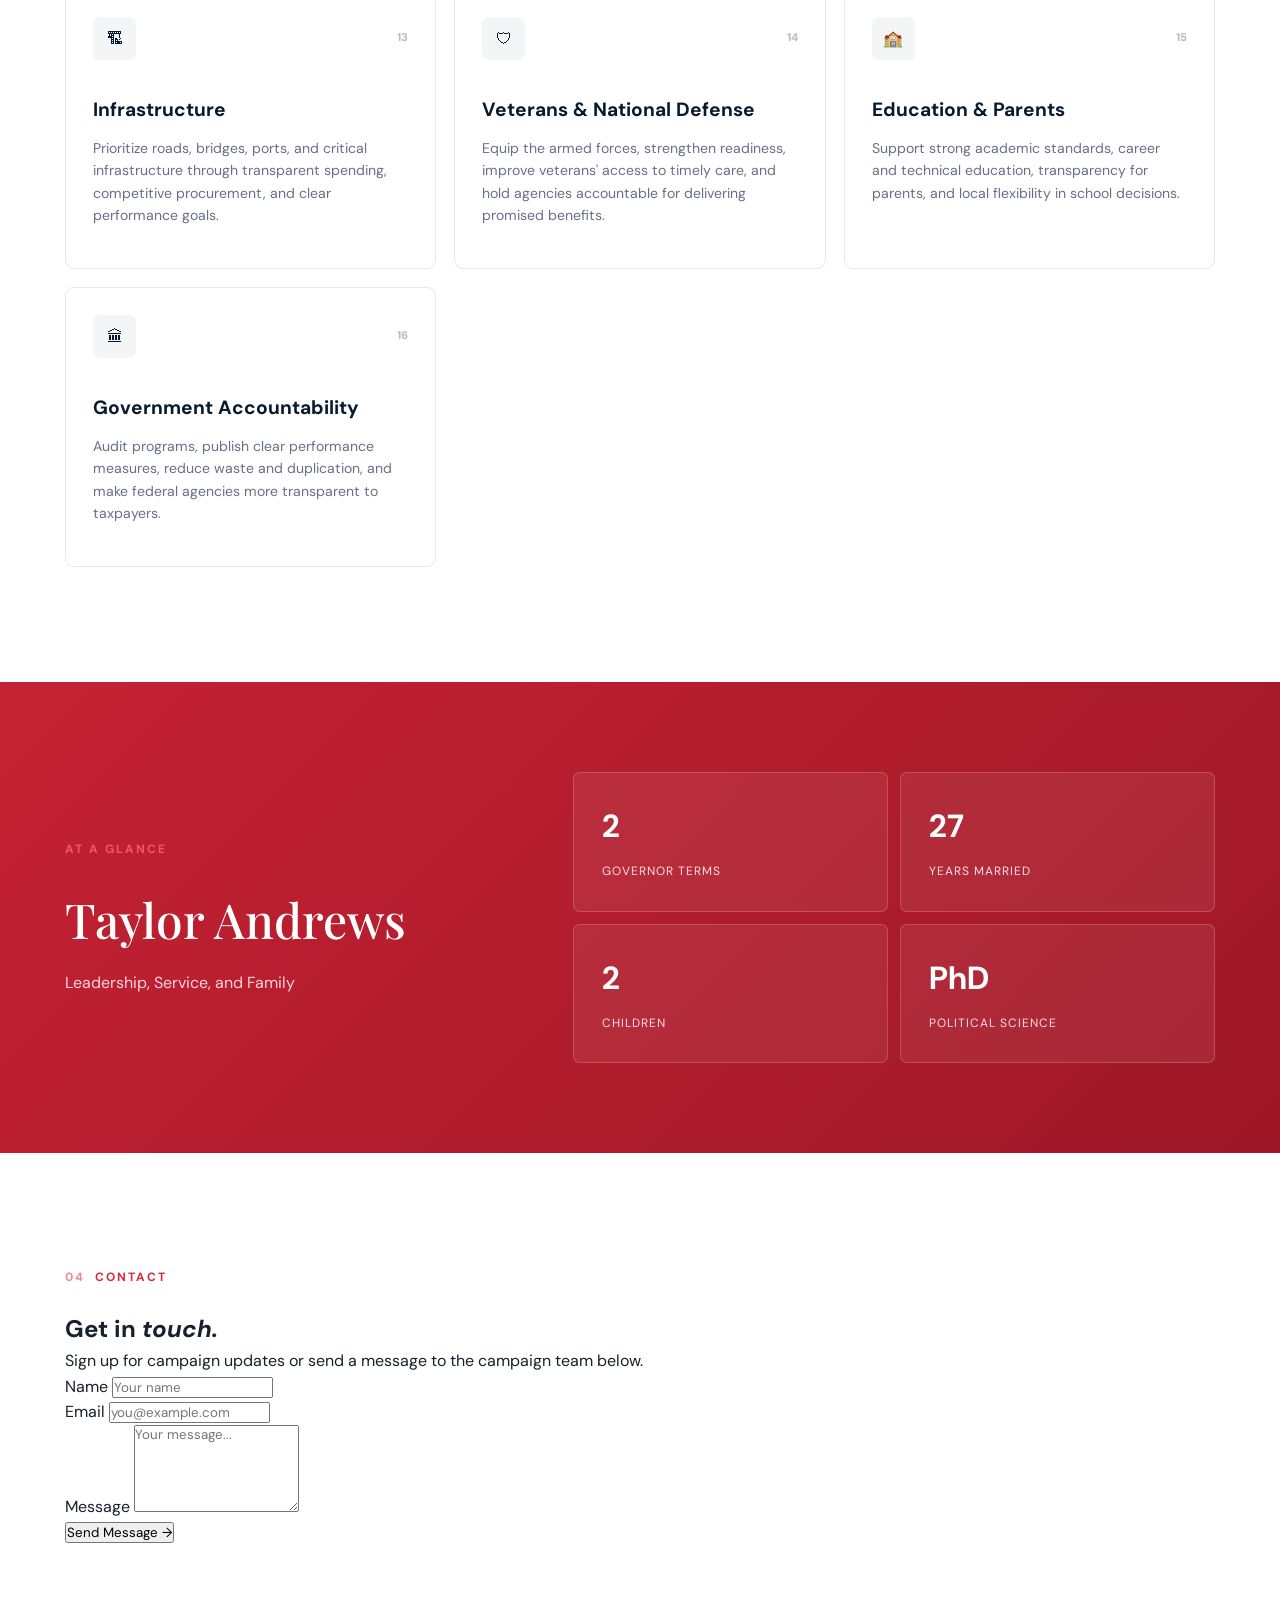
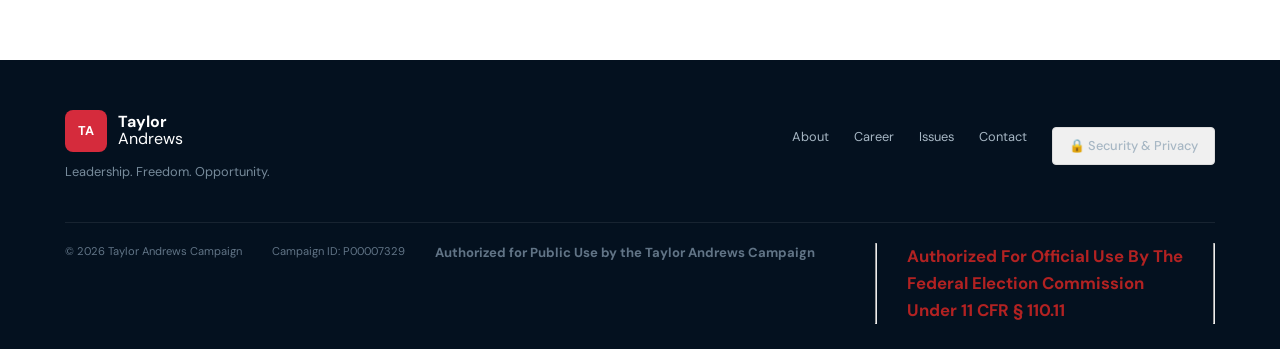
==== commit d74474dc: "Update about section with career details Added educational and career information for Taylor Andrews" ====
--- a/index.html
+++ b/index.html
@@ -138,12 +138,13 @@
             </div>
 
            
+
 <div class="about-layout">
 
     <div class="portrait-card">
-
         <div class="portrait-gradient">
-            <img src="Gov.PNG" alt="Taylor Andrews"
+            <img src="Gov.PNG"
+                 alt="Taylor Andrews"
                  class="governor-portrait">
         </div>
 
@@ -151,69 +152,50 @@
             <strong>Taylor Andrews</strong>
             <span>Current Governor of New Jersey</span>
         </div>
-
     </div>
 
+    <div class="about-copy">
+
+        <div class="copy-block">
+            <span class="copy-number">01</span>
+            <div>
+                <h3>Education</h3>
+                <p>
+                    Andrews attended Oxford University in England
+                    as a Rhodes Scholar and eventually earned a
+                    PhD in political science.
+                </p>
+            </div>
+        </div>
+
+        <div class="copy-block">
+            <span class="copy-number">02</span>
+            <div>
+                <h3>Academic Career</h3>
+                <p>
+                    Andrews spent several decades as a professor
+                    at a prestigious university in California
+                    before becoming president of a university
+                    in New Jersey.
+                </p>
+            </div>
+        </div>
+
+        <div class="copy-block">
+            <span class="copy-number">03</span>
+            <div>
+                <h3>Public Service</h3>
+                <p>
+                    After retiring from education, Andrews ran
+                    for governor of New Jersey and is currently
+                    serving a second term.
+                </p>
+            </div>
+        </div>
+
+    </div>
+
 </div>
-
-
-
-                <div class="about-copy">
-
-                    <div class="copy-block">
-
-                        <span class="copy-number">01</span>
-
-                        <div>
-                            <h3>Education</h3>
-
-                            <p>
-                                Andrews attended Oxford University in England
-                                as a Rhodes Scholar and eventually earned a
-                                PhD in political science.
-                            </p>
-                        </div>
-
-                    </div>
-
-
-                    <div class="copy-block">
-
-                        <span class="copy-number">02</span>
-
-                        <div>
-                            <h3>Academic Career</h3>
-
-                            <p>
-                                Andrews spent several decades as a professor
-                                at a prestigious university in California
-                                before becoming president of a university
-                                in New Jersey.
-                            </p>
-                        </div>
-
-                    </div>
-
-
-                    <div class="copy-block">
-
-                        <span class="copy-number">03</span>
-
-                        <div>
-                            <h3>Public Service</h3>
-
-                            <p>
-                                After retiring from education, Andrews ran
-                                for governor of New Jersey and is currently
-                                serving a second term.
-                            </p>
-                        </div>
-
-                    </div>
-
-                </div>
-
-            </div>
 
         </section>
 
--- a/style.css
+++ b/style.css
@@ -519,134 +519,105 @@
    ABOUT
 ================================ */
 
+
+
+/* =================================
+   ABOUT SECTION — ALIGNMENT FIX
+================================= */
+
 .about-layout {
     display: grid;
-
-    grid-template-columns: 0.9fr 1.1fr;
-
-    gap: 90px;
-
-    align-items: center;
-}
-
-.portrait-card {
+    grid-template-columns: minmax(280px, 0.85fr) minmax(0, 1.15fr);
+    gap: 48px;
+    align-items: start;
+    max-width: 1400px;
+    width: 100%;
+    margin: 0 auto;
+}
+
+.about-layout > * {
+    min-width: 0;
+}
+
+.about-copy {
+    display: flex;
+    flex-direction: column;
+    gap: 32px;
+    width: 100%;
+    margin: 0;
+    padding: 0;
+}
+
+.copy-block {
+    display: grid;
+    grid-template-columns: 48px minmax(0, 1fr);
+    column-gap: 20px;
+    align-items: start;
+    width: 100%;
+    margin: 0;
+}
+
+.copy-block h3 {
+    grid-column: 2;
+    margin: 0 0 12px;
+    text-align: left;
+}
+
+.copy-block p {
+    grid-column: 2;
+    margin: 0;
+    max-width: 100%;
+    line-height: 1.7;
+    overflow-wrap: break-word;
+}
+
+.copy-block .number,
+.copy-block .section-number {
+    grid-column: 1;
+    grid-row: 1 / span 2;
+    margin: 3px 0 0;
+    text-align: left;
+}
+
+/* Keep the governor portrait correctly sized */
+
+.portrait-gradient {
     position: relative;
-}
-
-
-.portrait-gradient {
+    width: 100%;
     aspect-ratio: 4 / 5;
-    border-radius: 12px;
-
-    display: flex;
-    justify-content: center;
-    align-items: center;
-
-    background:
-        radial-gradient(
-            circle at 30% 25%,
-            #347ba8,
-            transparent 30%
-        ),
-        linear-gradient(
-            145deg,
-            #0b2944,
-            #164e75
-        );
-
-    box-shadow:
-        20px 25px 60px rgba(7,26,46,0.18);
-
     overflow: hidden;
-    position: relative;
-}
-
-
-.portrait-gradient::after {
-    content: none;
-
-  
-
-}
-
-
-.portrait-gradient span {
-    display: none;
+    border-radius: 18px;
 }
 
 .governor-portrait {
-    display: block;
+    position: absolute;
+    inset: 0;
     width: 100%;
     height: 100%;
     object-fit: cover;
-    object-position: center top;
-}
-
-.portrait-info {
-    position: absolute;
-
-    bottom: 20px;
-    left: 20px;
-    right: 20px;
-
-    padding: 17px;
-
-    border-radius: 7px;
-
-    background: rgba(7,26,46,0.82);
-
-    backdrop-filter: blur(15px);
-
-    color: white;
-}
-
-.portrait-info strong,
-.portrait-info span {
-    display: block;
-}
-
-.portrait-info span {
-    margin-top: 2px;
-
-    color: #a9bbc9;
-
-    font-size: 0.75rem;
-}
-
-.about-copy {
-    display: flex;
-    flex-direction: column;
-    gap: 40px;
-}
-
-.copy-block {
-    display: grid;
-
-    grid-template-columns: 45px 1fr;
-
-    gap: 22px;
-}
-
-.copy-number {
-    color: var(--red);
-
-    font-family: var(--serif);
-
-    font-size: 1.1rem;
-}
-
-.copy-block h3 {
-    margin-bottom: 8px;
-
-    color: var(--navy);
-
-    font-size: 1.35rem;
-}
-
-.copy-block p {
-    color: var(--gray);
-
-    font-size: 0.95rem;
+}
+
+/* Phone and tablet layout */
+
+@media (max-width: 768px) {
+    .about-layout {
+        grid-template-columns: minmax(0, 1fr);
+        gap: 32px;
+    }
+
+    .about-copy {
+        gap: 28px;
+    }
+
+    .copy-block {
+        grid-template-columns: 36px minmax(0, 1fr);
+        column-gap: 12px;
+    }
+
+    .portrait-gradient {
+        max-width: 480px;
+        margin: 0 auto;
+    }
 }
 
 
@@ -1476,6 +1447,17 @@
     }
 }
 
-
-
-
+   .blue {
+      color: blue;
+   }
+
+   .red {
+      color: red;
+   }
+
+
+
+
+
+
+
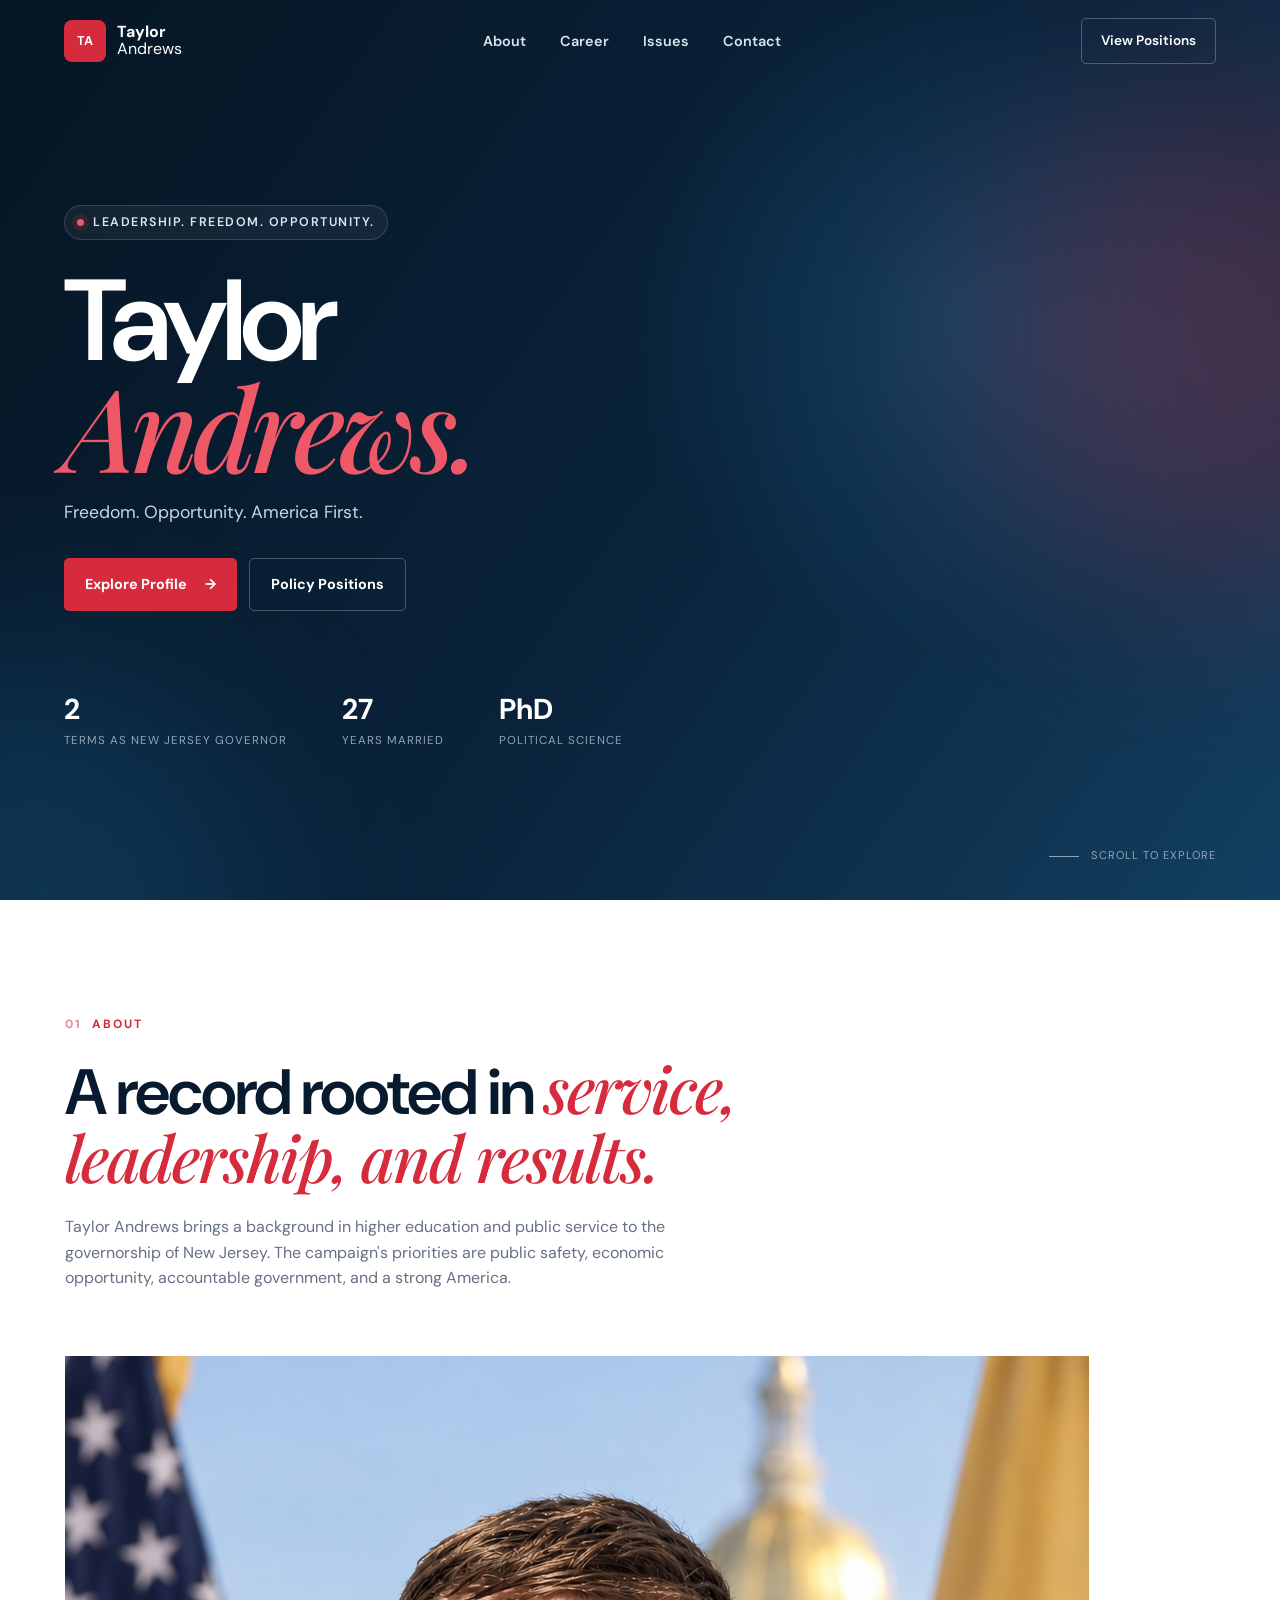
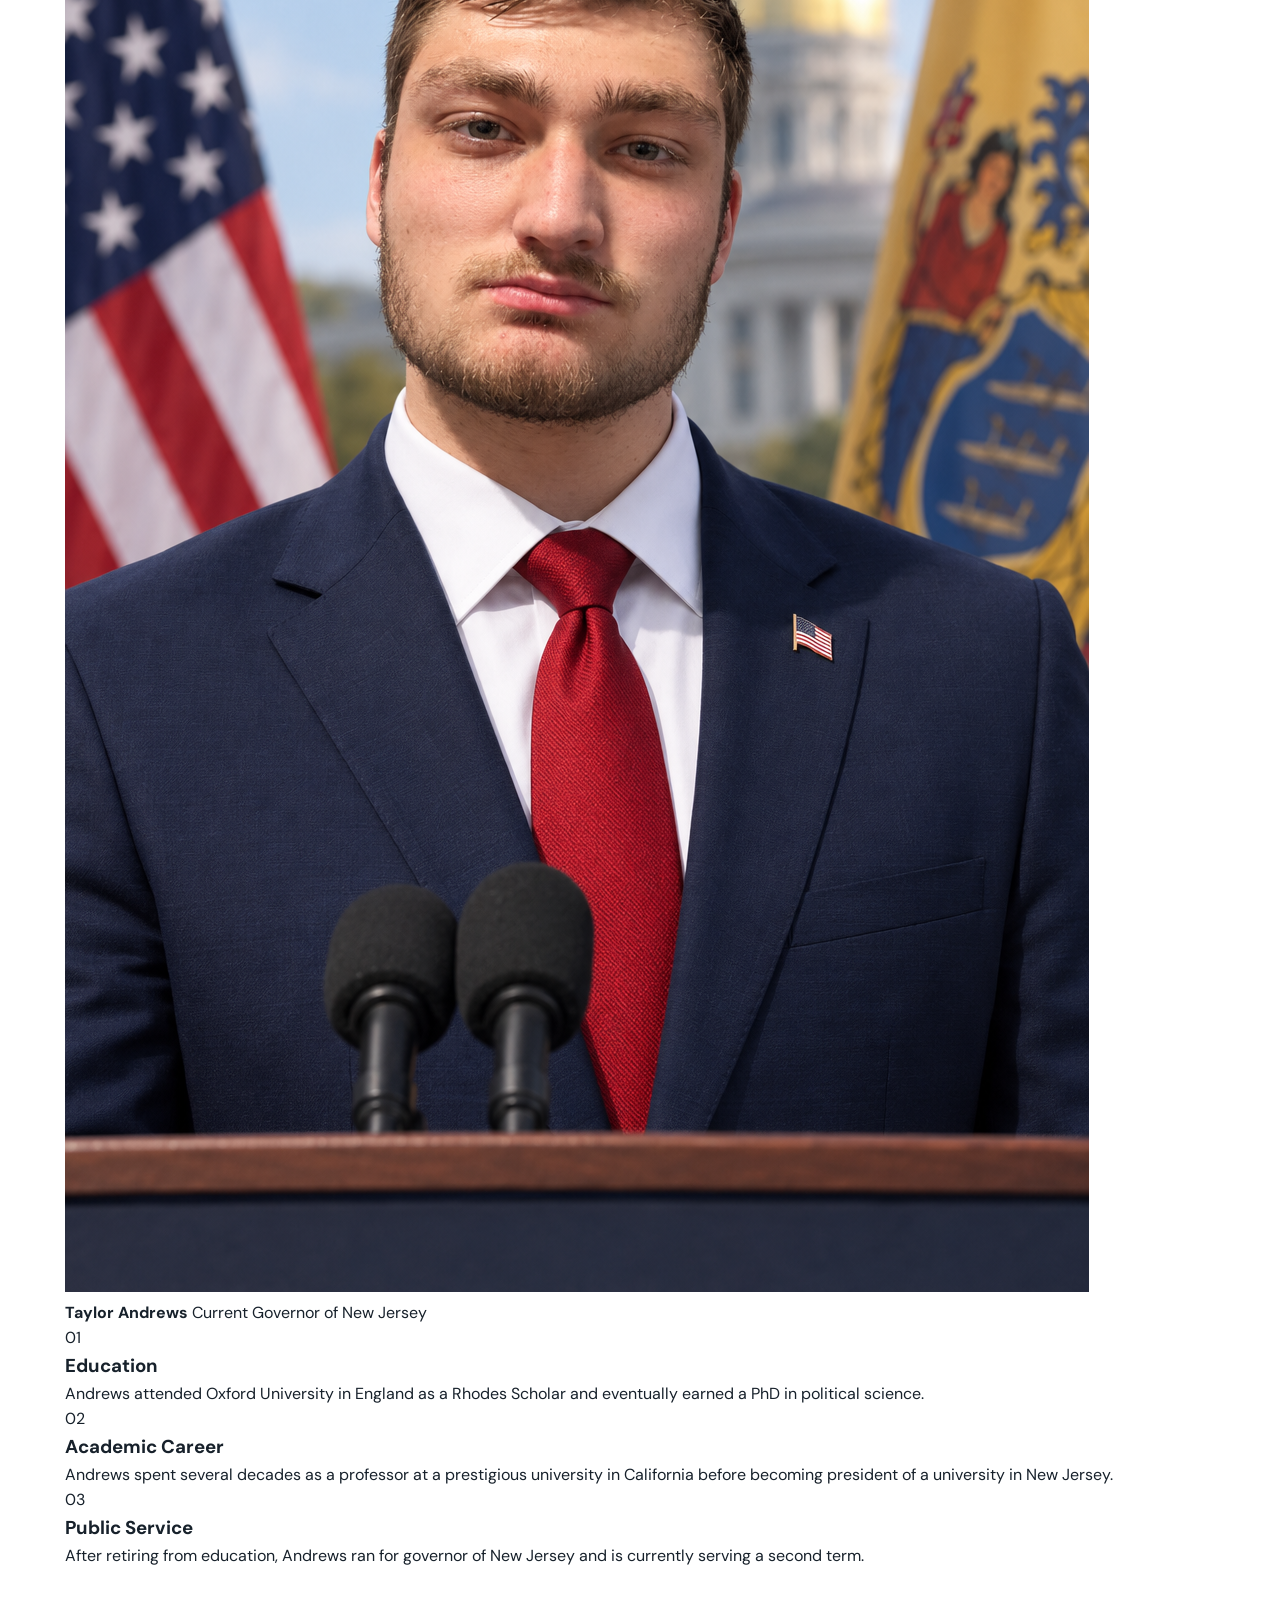
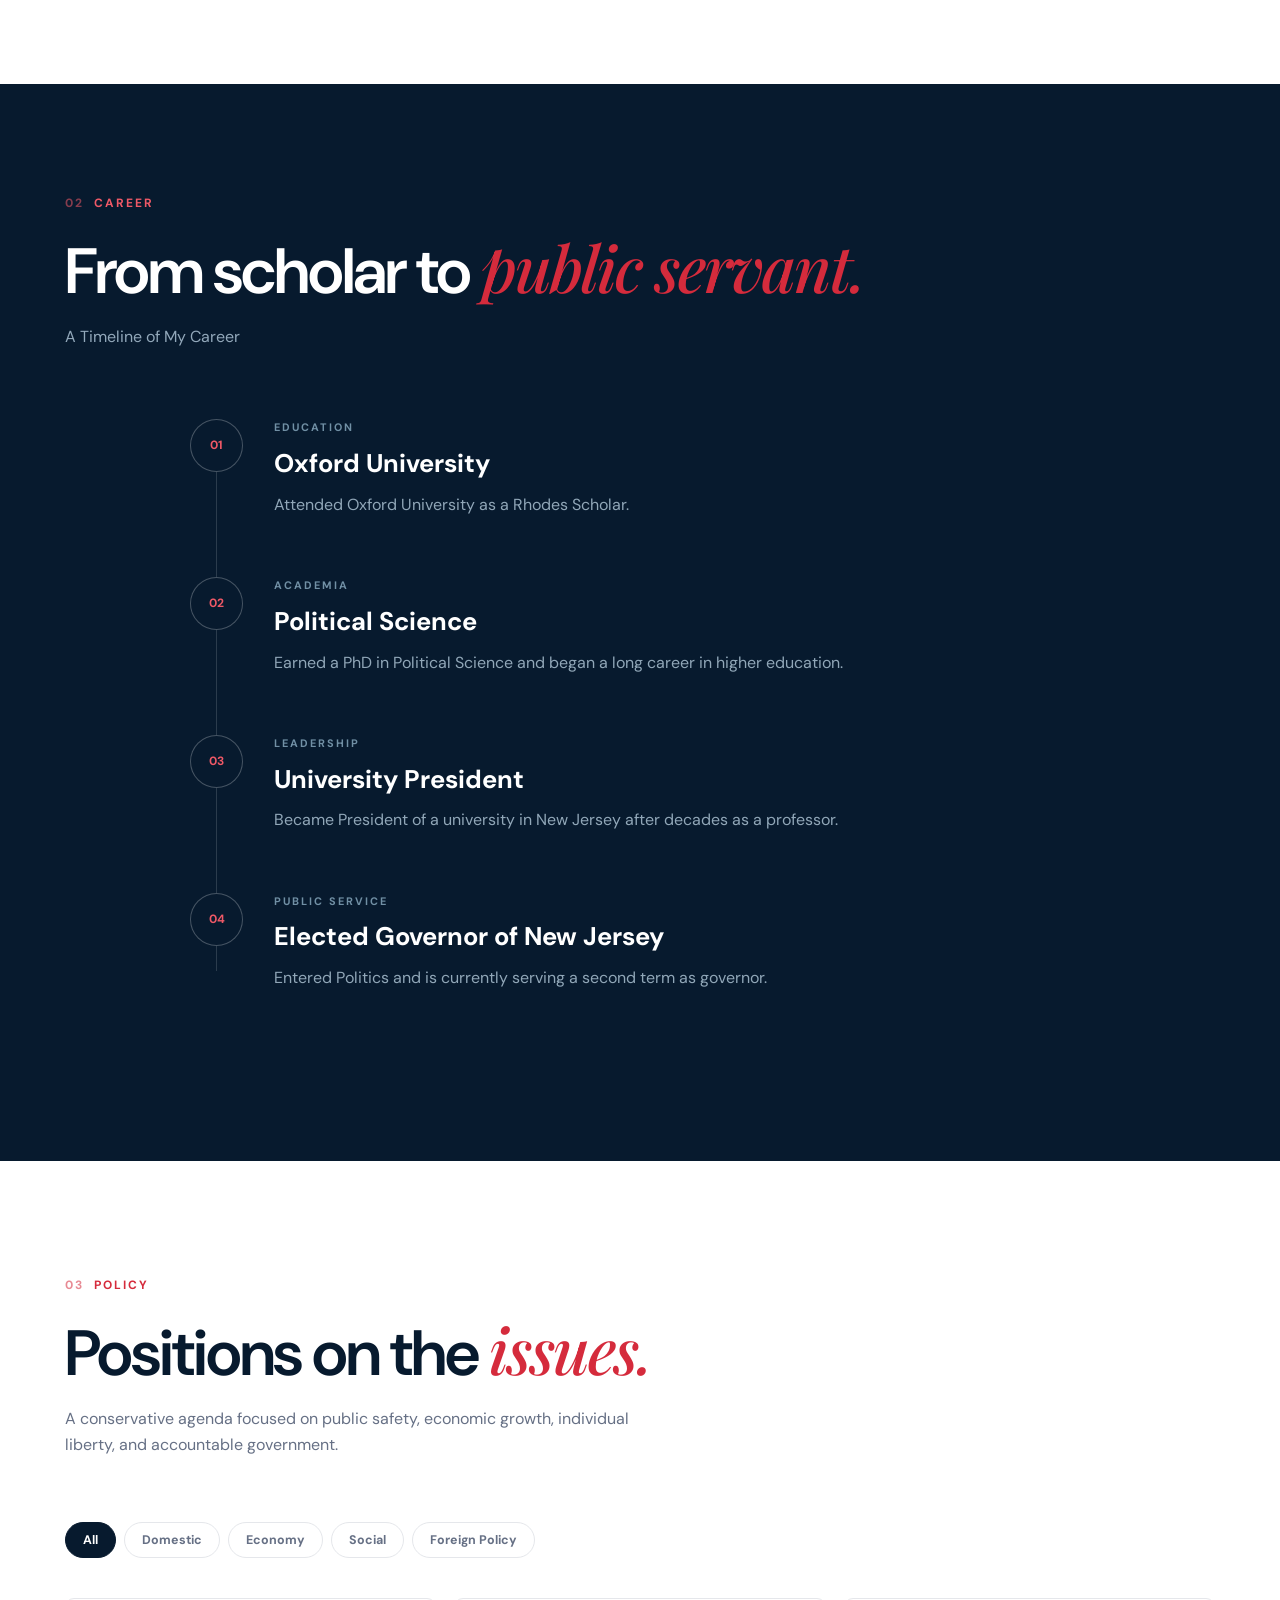
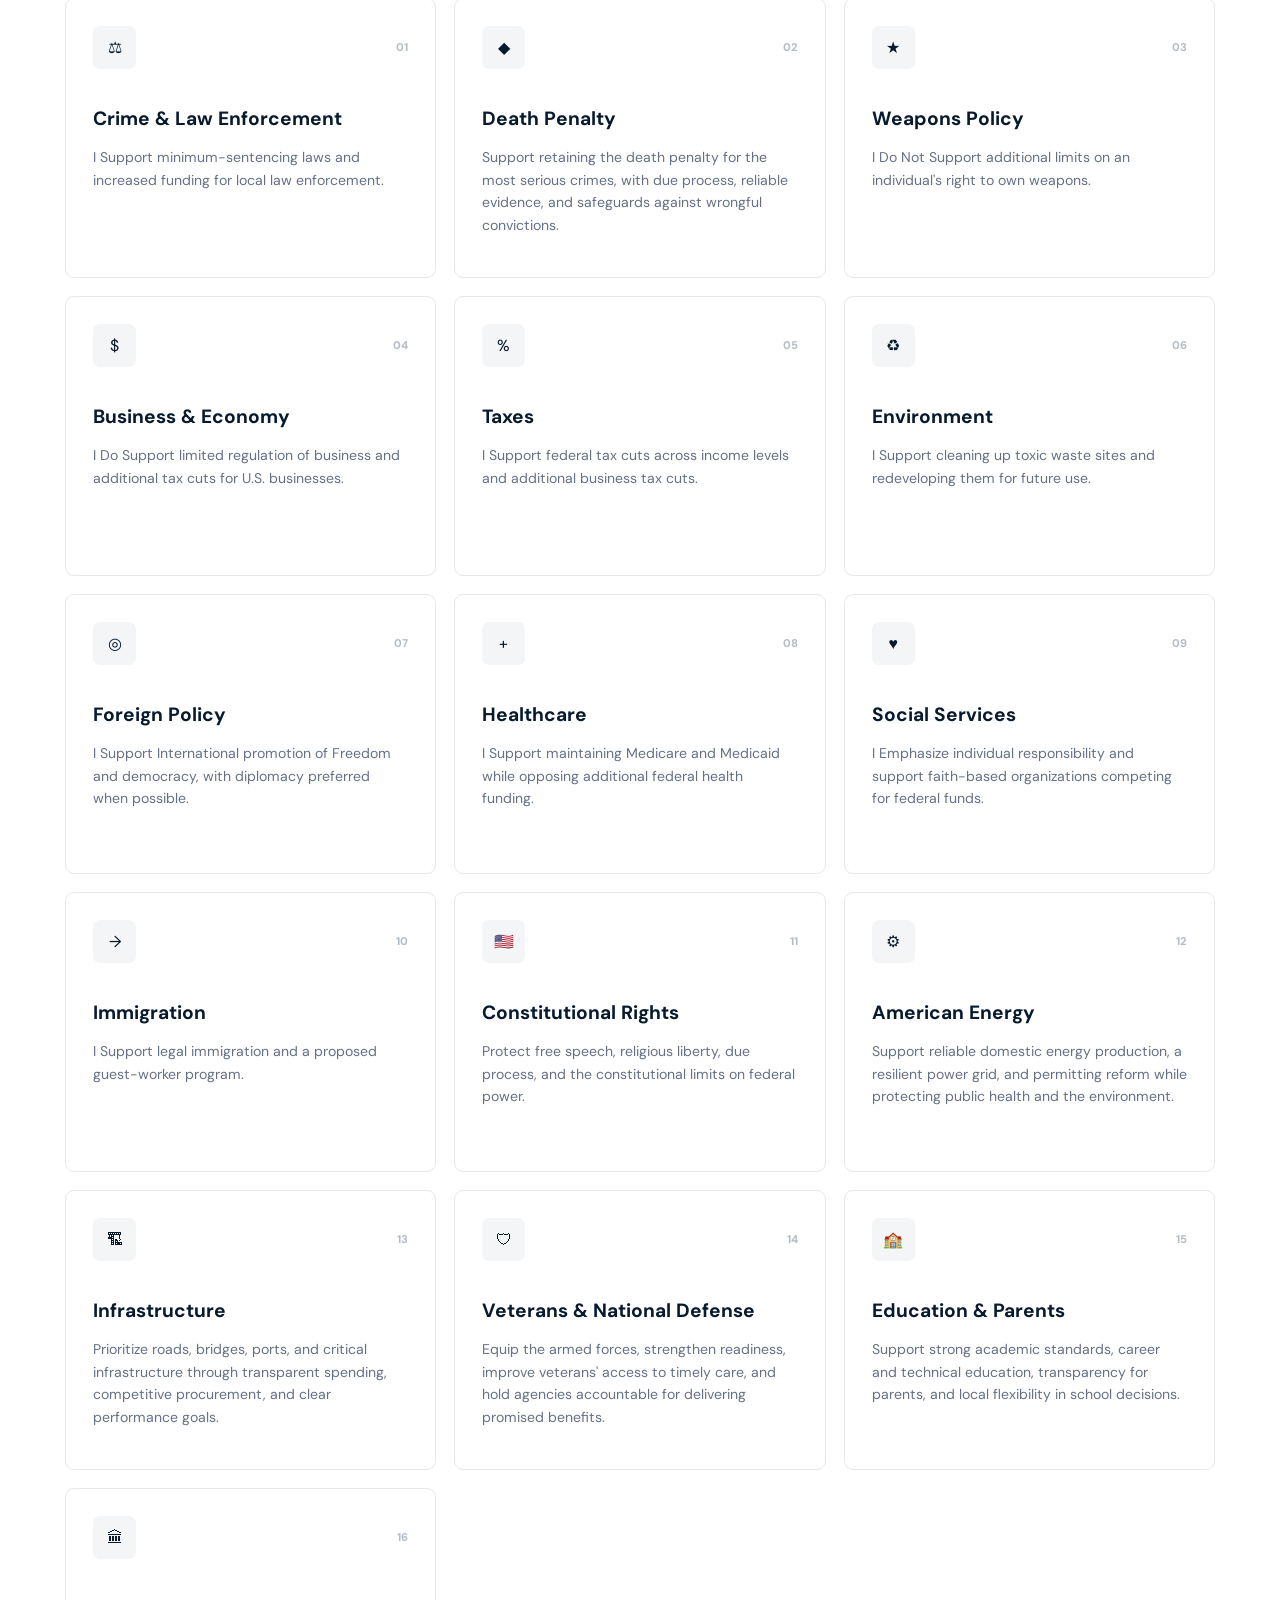
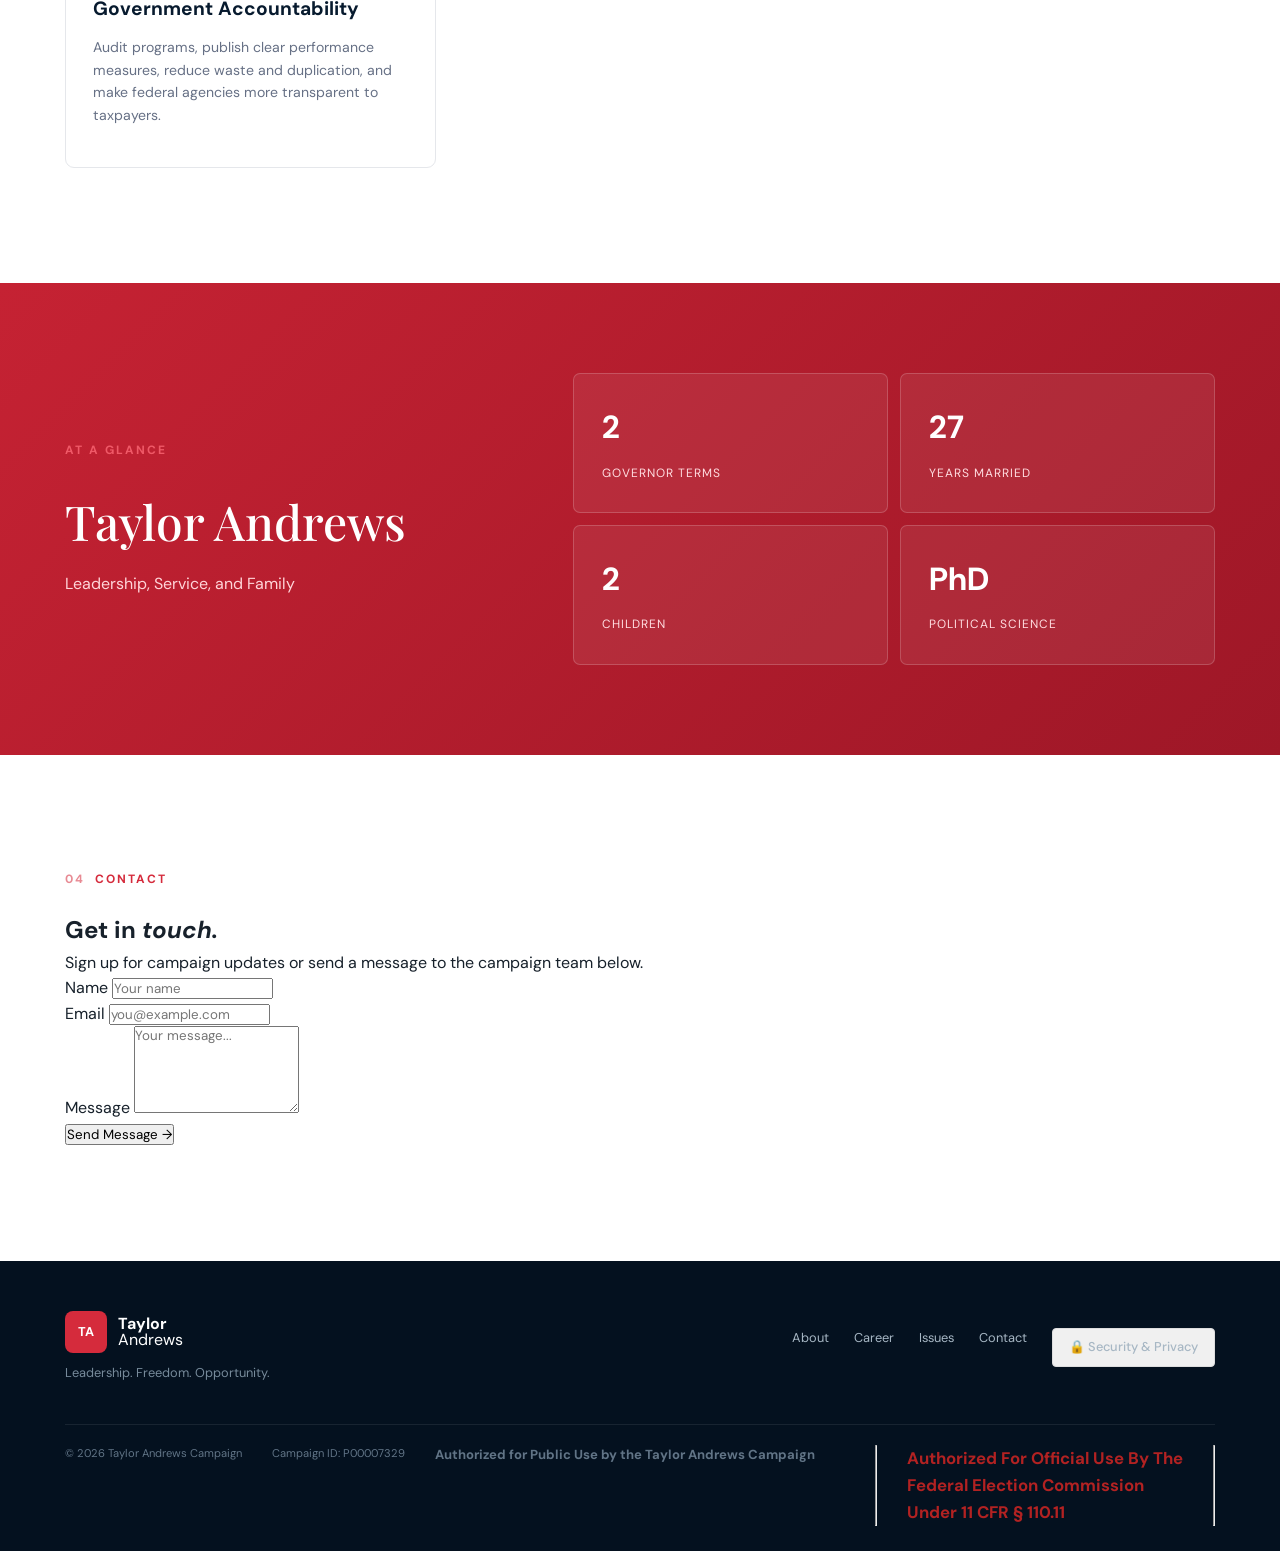
==== commit c5e3d94d: "Remove font preconnect links from index.html Removed preconnect links for fonts.googleapis.com and f" ====
--- a/index.html
+++ b/index.html
@@ -3,7 +3,8 @@
 <head>
     <meta charset="UTF-8">
     <meta name="viewport" content="width=device-width, initial-scale=1.0">
-
+    <link rel="preconnect" href="https://fonts.googleapis.com">
+  
     <title>Taylor Andrews| Leadership. Freedom. Opportunity.</title>
 
     <link rel="stylesheet" href="style.css">
--- a/style.css
+++ b/style.css
@@ -515,115 +515,6 @@
 }
 
 
-/* ==============================
-   ABOUT
-================================ */
-
-
-
-/* =================================
-   ABOUT SECTION — ALIGNMENT FIX
-================================= */
-
-.about-layout {
-    display: grid;
-    grid-template-columns: minmax(280px, 0.85fr) minmax(0, 1.15fr);
-    gap: 48px;
-    align-items: start;
-    max-width: 1400px;
-    width: 100%;
-    margin: 0 auto;
-}
-
-.about-layout > * {
-    min-width: 0;
-}
-
-.about-copy {
-    display: flex;
-    flex-direction: column;
-    gap: 32px;
-    width: 100%;
-    margin: 0;
-    padding: 0;
-}
-
-.copy-block {
-    display: grid;
-    grid-template-columns: 48px minmax(0, 1fr);
-    column-gap: 20px;
-    align-items: start;
-    width: 100%;
-    margin: 0;
-}
-
-.copy-block h3 {
-    grid-column: 2;
-    margin: 0 0 12px;
-    text-align: left;
-}
-
-.copy-block p {
-    grid-column: 2;
-    margin: 0;
-    max-width: 100%;
-    line-height: 1.7;
-    overflow-wrap: break-word;
-}
-
-.copy-block .number,
-.copy-block .section-number {
-    grid-column: 1;
-    grid-row: 1 / span 2;
-    margin: 3px 0 0;
-    text-align: left;
-}
-
-/* Keep the governor portrait correctly sized */
-
-.portrait-gradient {
-    position: relative;
-    width: 100%;
-    aspect-ratio: 4 / 5;
-    overflow: hidden;
-    border-radius: 18px;
-}
-
-.governor-portrait {
-    position: absolute;
-    inset: 0;
-    width: 100%;
-    height: 100%;
-    object-fit: cover;
-}
-
-/* Phone and tablet layout */
-
-@media (max-width: 768px) {
-    .about-layout {
-        grid-template-columns: minmax(0, 1fr);
-        gap: 32px;
-    }
-
-    .about-copy {
-        gap: 28px;
-    }
-
-    .copy-block {
-        grid-template-columns: 36px minmax(0, 1fr);
-        column-gap: 12px;
-    }
-
-    .portrait-gradient {
-        max-width: 480px;
-        margin: 0 auto;
-    }
-}
-
-
-/* ==============================
-   CAREER
-================================ */
 
 .career-section {
     background: var(--navy);
@@ -1455,9 +1346,123 @@
       color: red;
    }
 
-
-
-
-
-
-
+   
+/* ABOUT SECTION: LAYOUT AND TYPOGRAPHY */
+
+#about {
+    font-family: "DM Sans", Arial, sans-serif;
+    color: #17212b;
+}
+
+#about .about-layout {
+    display: grid;
+    grid-template-columns: minmax(0, 0.85fr) minmax(0, 1.15fr);
+    align-items: start;
+    gap: 48px;
+}
+
+#about .portrait-card,
+#about .about-copy {
+    min-width: 0;
+    width: 100%;
+}
+
+#about .portrait-gradient {
+    position: relative;
+    overflow: hidden;
+    border-radius: 18px;
+}
+
+#about .governor-portrait {
+    display: block;
+    width: 100%;
+    height: auto;
+}
+
+#about .portrait-info {
+    position: absolute;
+    left: 4%;
+    right: 4%;
+    bottom: 24px;
+    display: flex;
+    flex-direction: column;
+    gap: 6px;
+    padding: 22px;
+    margin: 0;
+    border-radius: 10px;
+    background: #071a2e;
+    color: white;
+}
+
+#about .portrait-info strong {
+    font-size: 1.3rem;
+    font-weight: 700;
+}
+
+#about .portrait-info span {
+    color: #b8c5d5;
+    font-size: 1rem;
+}
+
+#about .about-copy {
+    display: flex;
+    flex-direction: column;
+    gap: 34px;
+}
+
+#about .copy-block {
+    display: grid;
+    grid-template-columns: 42px minmax(0, 1fr);
+    gap: 16px;
+    align-items: start;
+}
+
+#about .copy-number {
+    color: #d52b3c;
+    font-family: "Playfair Display", Georgia, serif;
+    font-size: 1.1rem;
+}
+
+#about .copy-block h3 {
+    margin: 0 0 12px;
+    color: #071a2e;
+    font-family: "DM Sans", Arial, sans-serif;
+    font-size: 1.6rem;
+    line-height: 1.3;
+}
+
+#about .copy-block p {
+    margin: 0;
+    color: #667085;
+    font-size: 1.05rem;
+    line-height: 1.8;
+}
+
+@media (max-width: 768px) {
+    #about .about-layout {
+        grid-template-columns: minmax(0, 1fr);
+        gap: 32px;
+    }
+
+    #about .portrait-card {
+        max-width: 480px;
+    }
+
+    #about .about-copy {
+        gap: 28px;
+    }
+
+    #about .copy-block {
+        grid-template-columns: 32px minmax(0, 1fr);
+        gap: 12px;
+    }
+
+    #about .copy-block h3 {
+        font-size: 1.35rem;
+    }
+
+    #about .copy-block p {
+        font-size: 1rem;
+    }
+}
+
--- a/responsive.css
+++ b/responsive.css
@@ -565,15 +565,3 @@
     }
 }
 
-@media (max-width: 768px) {
-    .about-layout {
-        grid-template-columns: 1fr;
-        gap: 40px;
-    }
-
-    .portrait-card {
-        width: 100%;
-        max-width: 420px;
-        margin: 0 auto;
-    }
-}
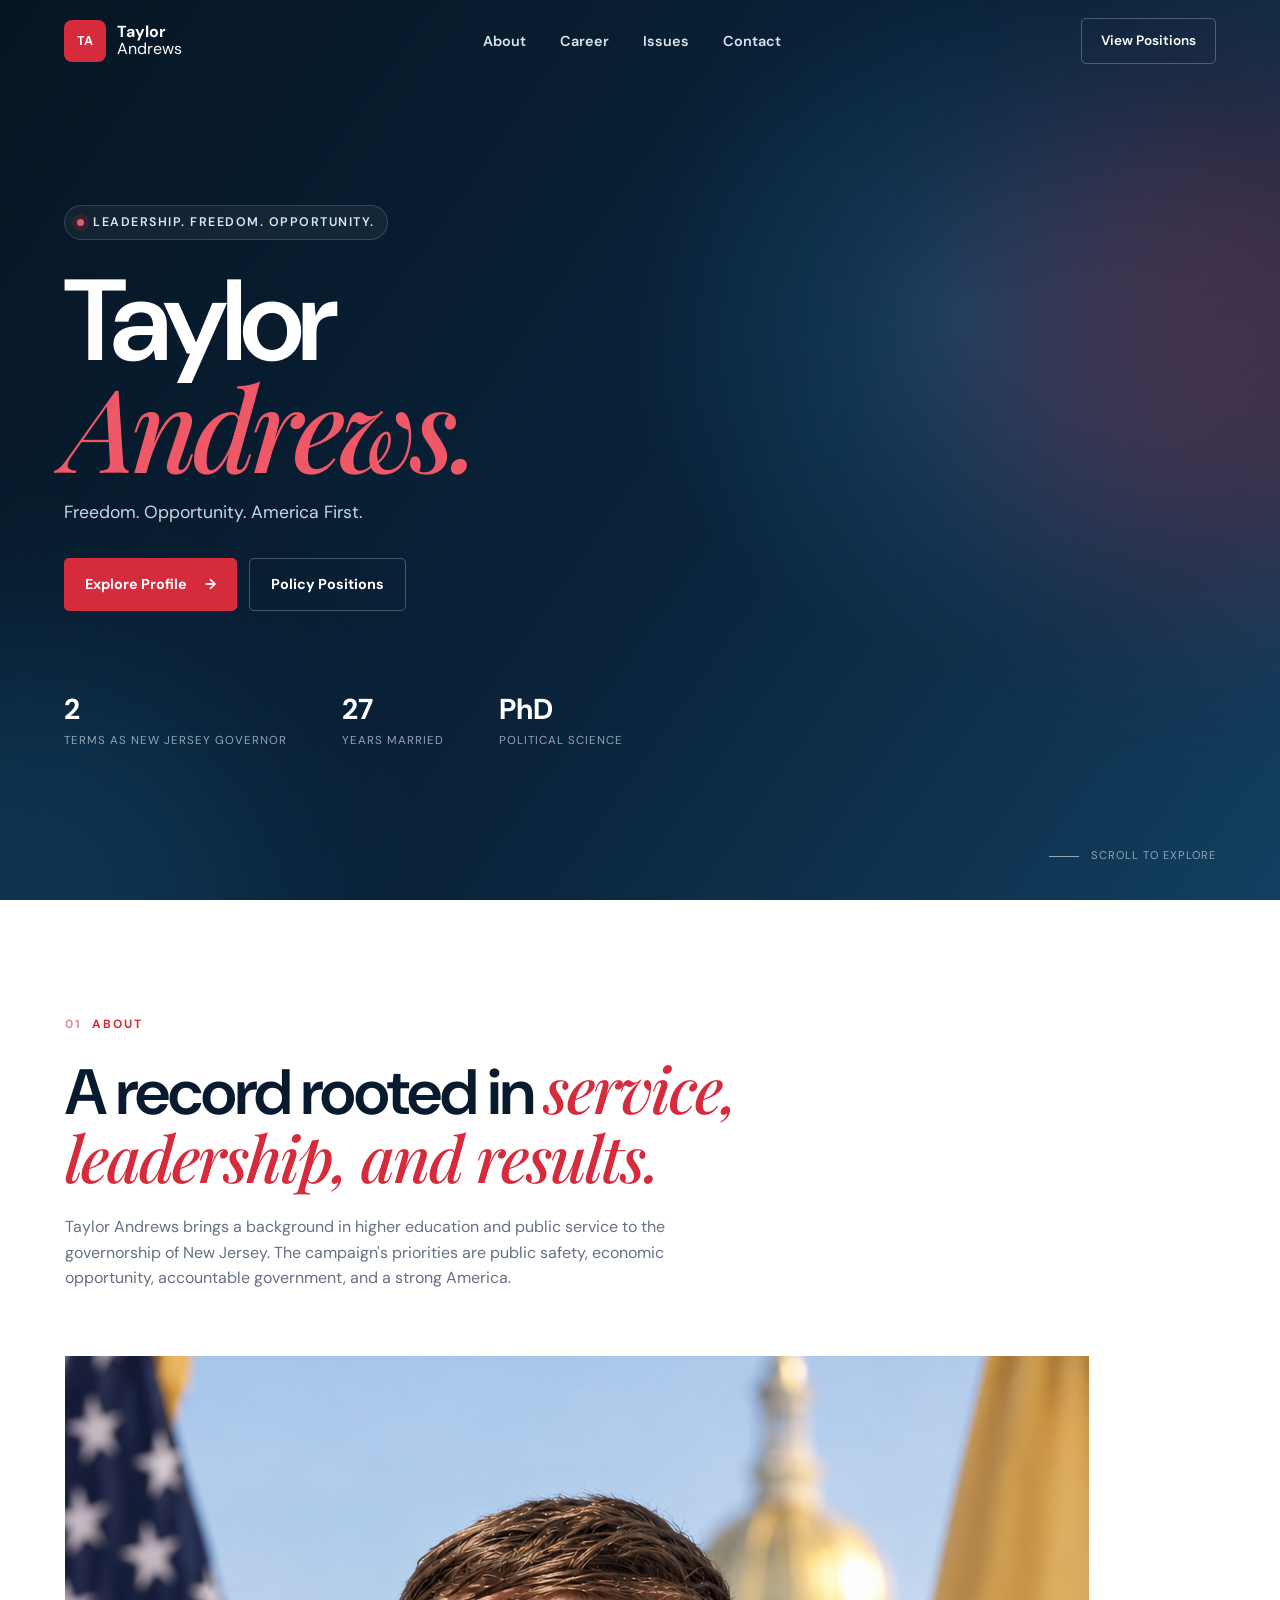
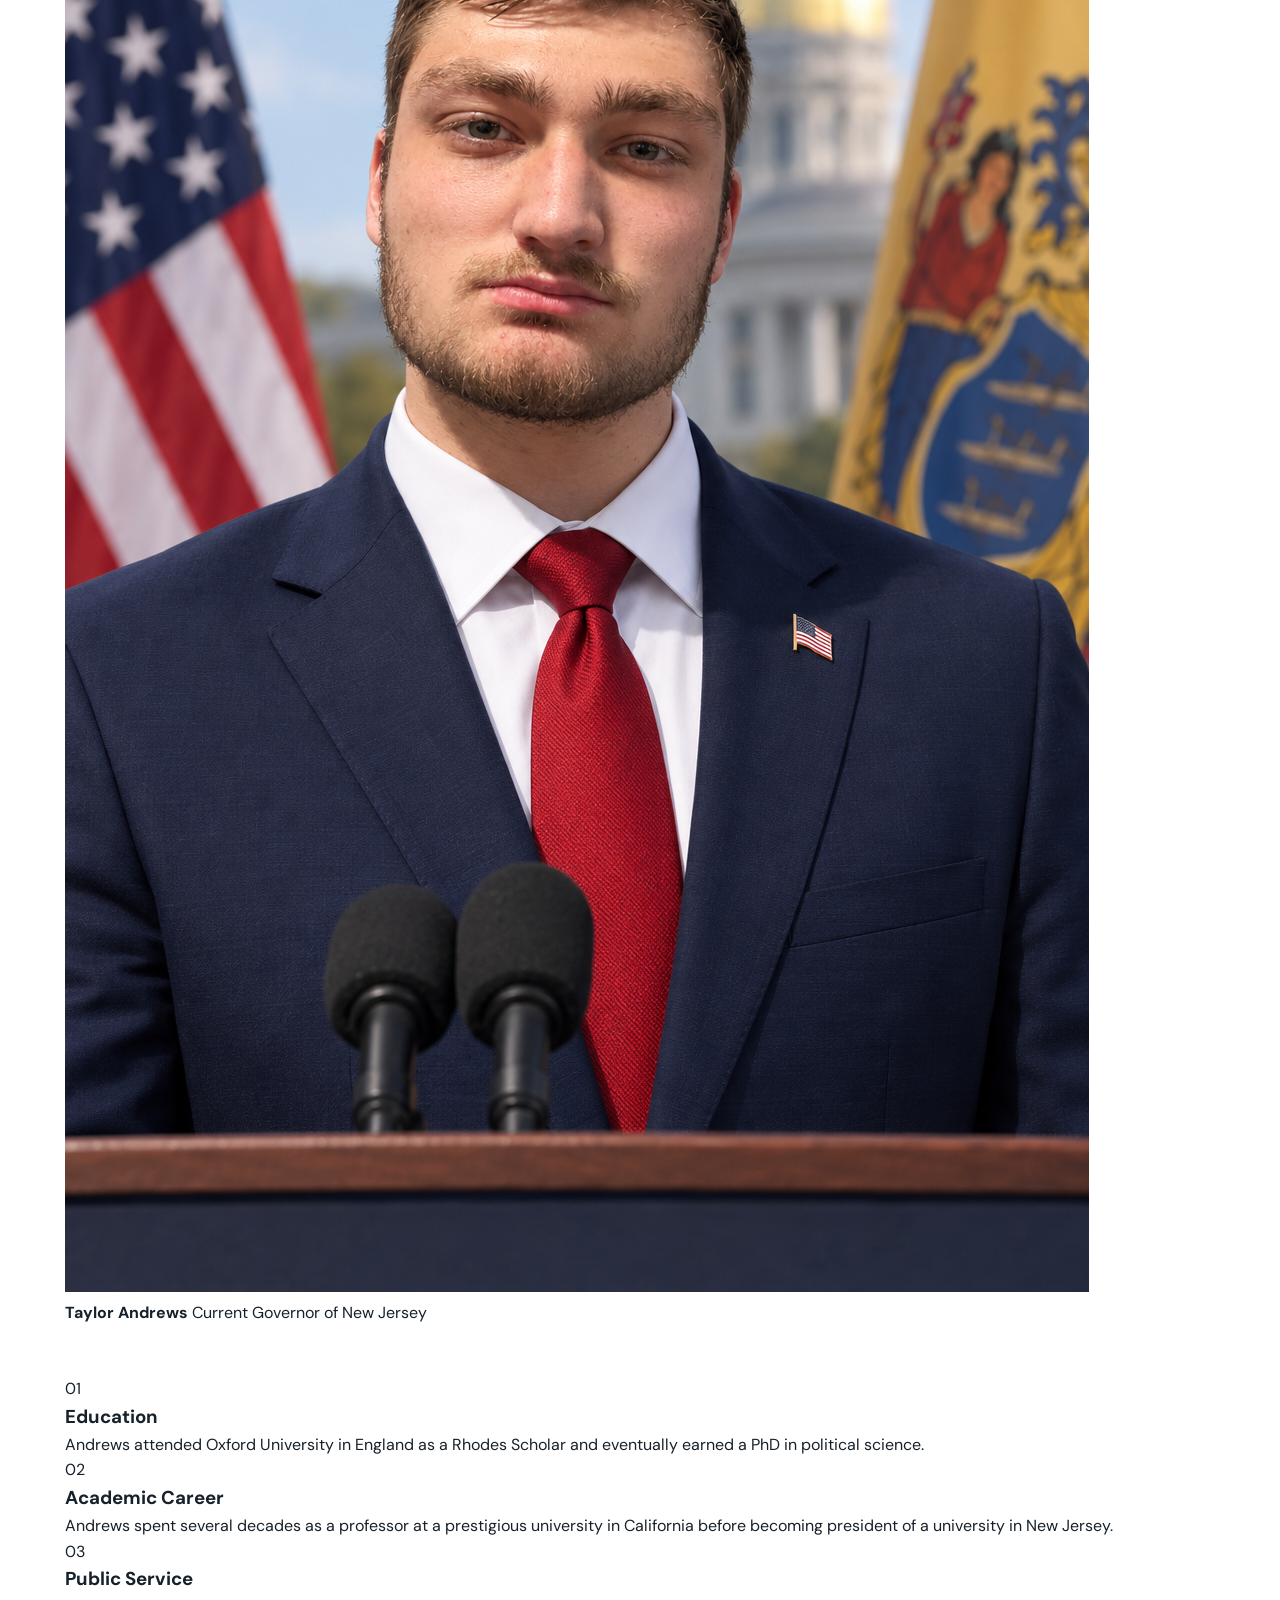
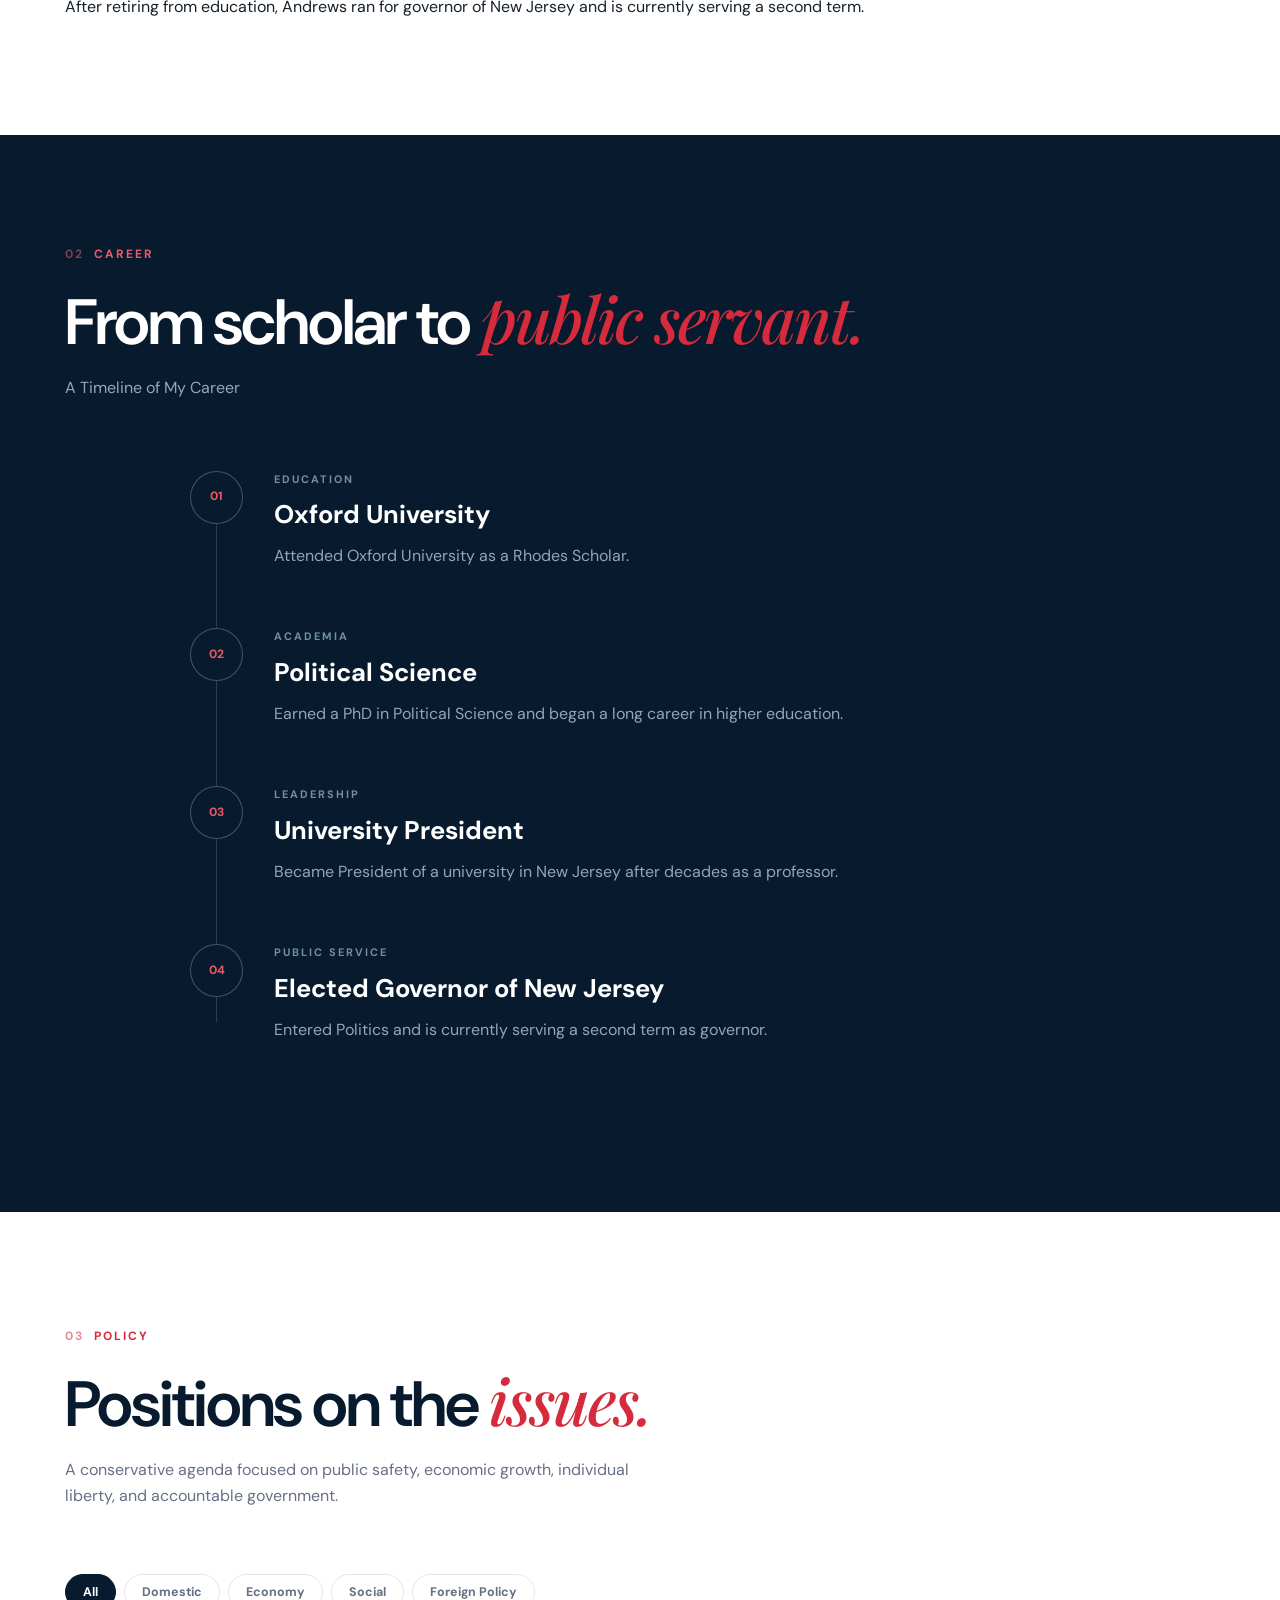
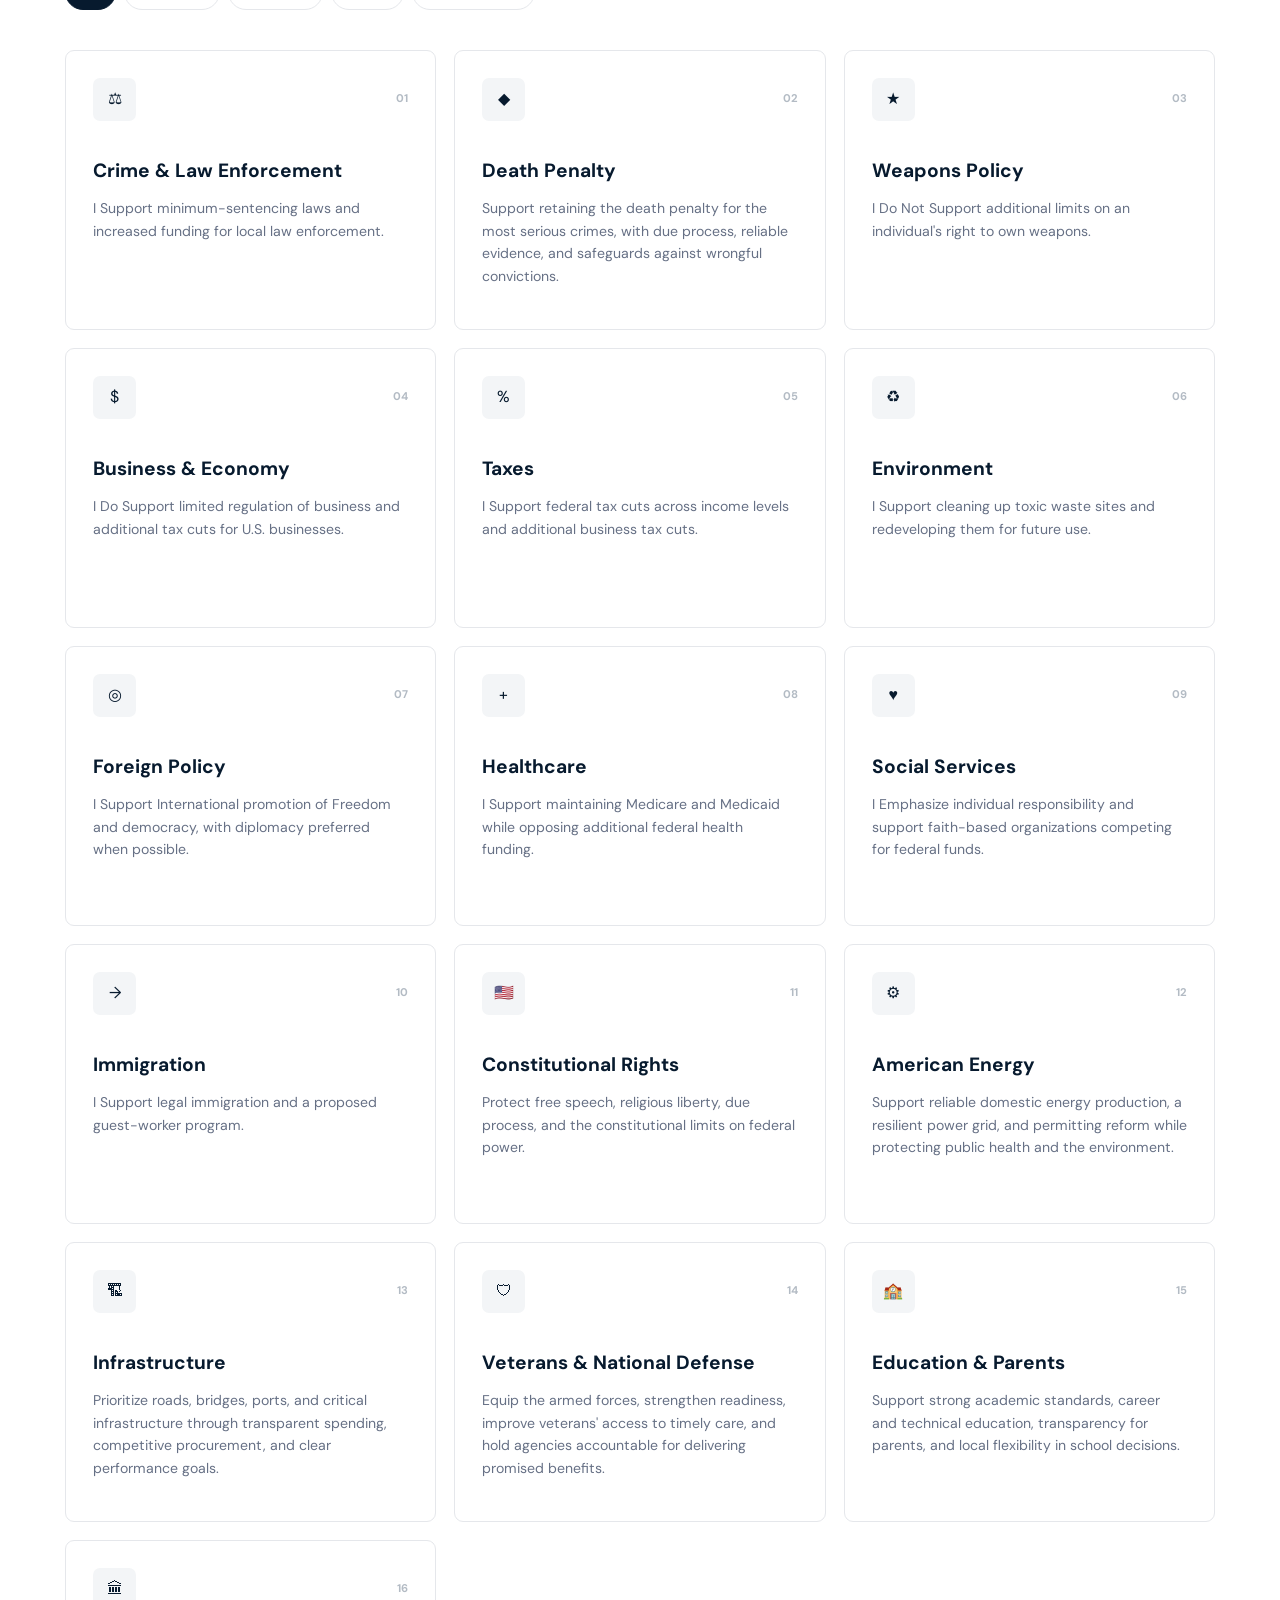
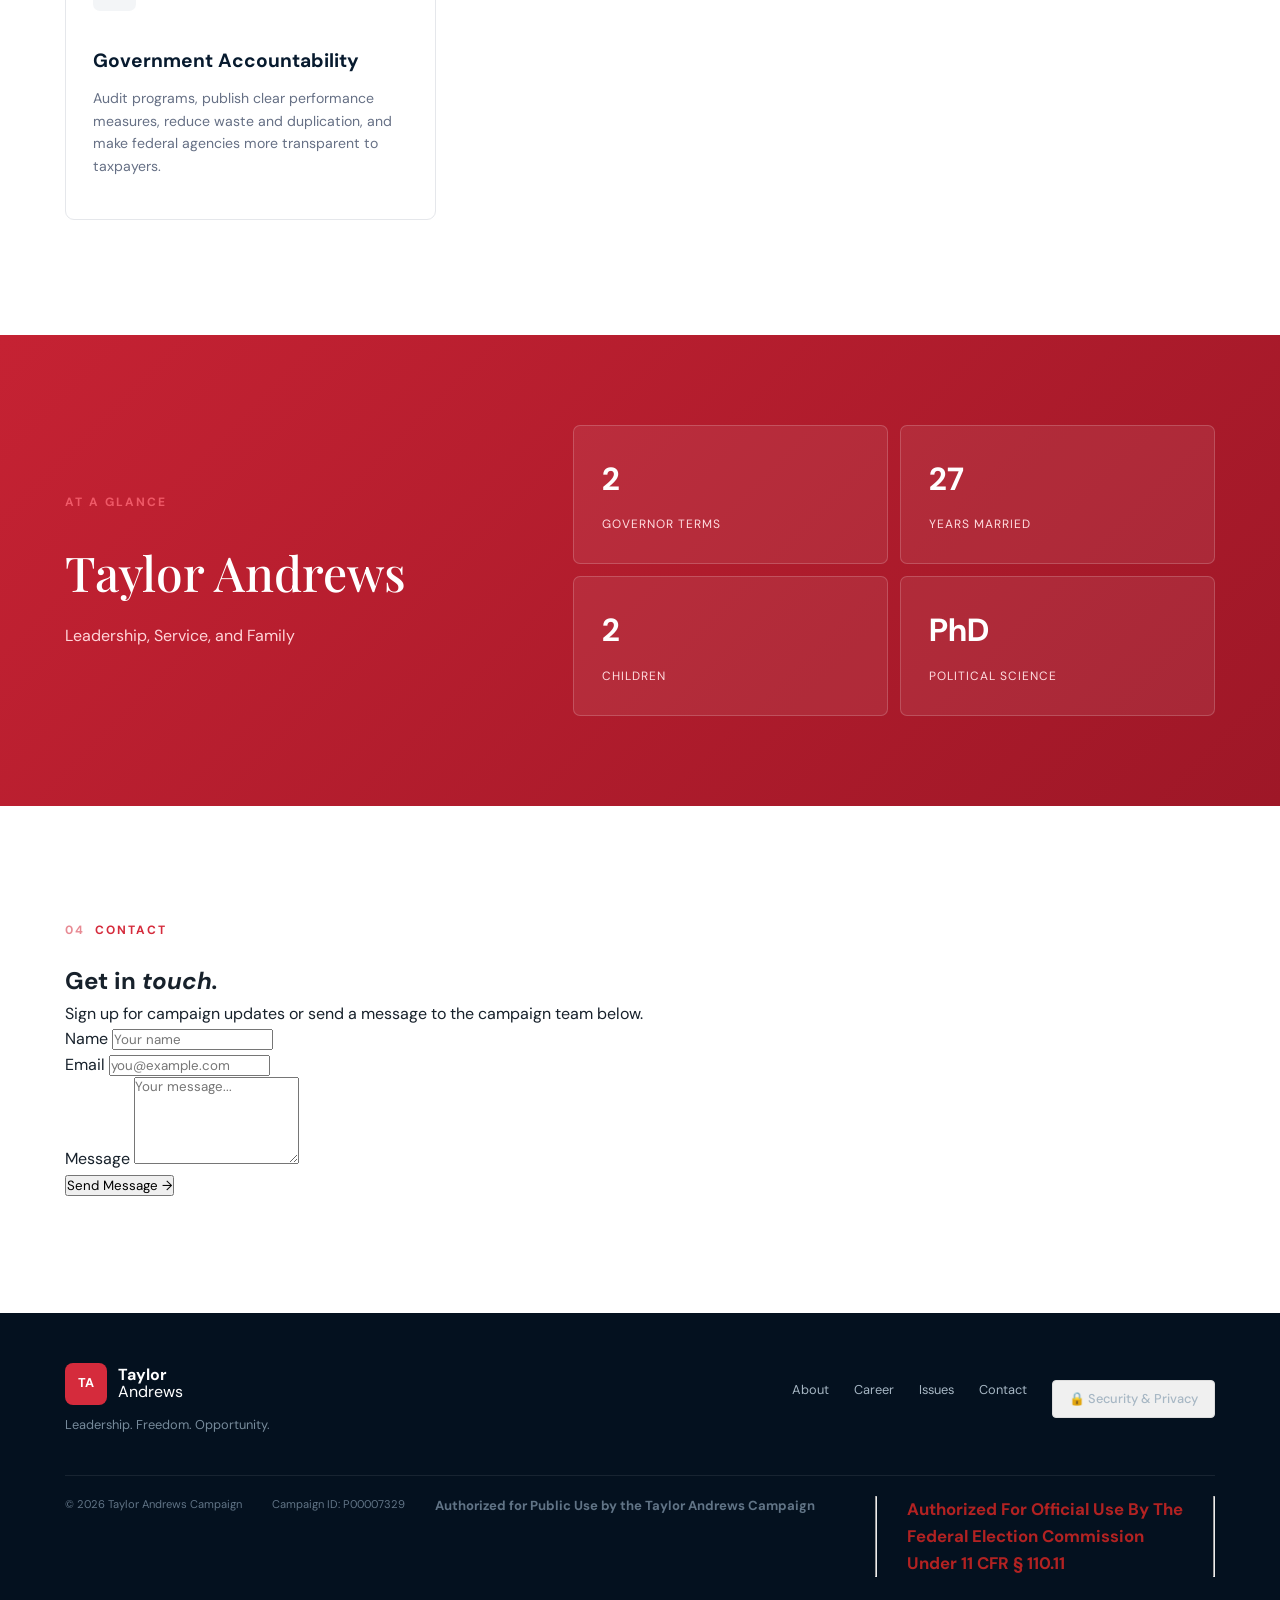
==== commit 313e6b22: "Add initial HTML structure for campaign website This commit adds a complete HTML structure for the T" ====
--- a/index.html
+++ b/index.html
@@ -3,8 +3,7 @@
 <head>
     <meta charset="UTF-8">
     <meta name="viewport" content="width=device-width, initial-scale=1.0">
-    <link rel="preconnect" href="https://fonts.googleapis.com">
-  
+
     <title>Taylor Andrews| Leadership. Freedom. Opportunity.</title>
 
     <link rel="stylesheet" href="style.css">
@@ -139,13 +138,12 @@
             </div>
 
            
-
 <div class="about-layout">
 
     <div class="portrait-card">
+
         <div class="portrait-gradient">
-            <img src="Gov.PNG"
-                 alt="Taylor Andrews"
+            <img src="Gov.PNG" alt="Taylor Andrews"
                  class="governor-portrait">
         </div>
 
@@ -153,50 +151,70 @@
             <strong>Taylor Andrews</strong>
             <span>Current Governor of New Jersey</span>
         </div>
+
     </div>
 
-    <div class="about-copy">
-
-        <div class="copy-block">
-            <span class="copy-number">01</span>
-            <div>
-                <h3>Education</h3>
-                <p>
-                    Andrews attended Oxford University in England
-                    as a Rhodes Scholar and eventually earned a
-                    PhD in political science.
-                </p>
-            </div>
-        </div>
-
-        <div class="copy-block">
-            <span class="copy-number">02</span>
-            <div>
-                <h3>Academic Career</h3>
-                <p>
-                    Andrews spent several decades as a professor
-                    at a prestigious university in California
-                    before becoming president of a university
-                    in New Jersey.
-                </p>
-            </div>
-        </div>
-
-        <div class="copy-block">
-            <span class="copy-number">03</span>
-            <div>
-                <h3>Public Service</h3>
-                <p>
-                    After retiring from education, Andrews ran
-                    for governor of New Jersey and is currently
-                    serving a second term.
-                </p>
-            </div>
-        </div>
-
-    </div>
-
 </div>
+
+<br>
+<br>
+
+                <div class="about-copy">
+
+                    <div class="copy-block">
+
+                        <span class="copy-number">01</span>
+
+                        <div>
+                            <h3>Education</h3>
+
+                            <p>
+                                Andrews attended Oxford University in England
+                                as a Rhodes Scholar and eventually earned a
+                                PhD in political science.
+                            </p>
+                        </div>
+
+                    </div>
+
+
+                    <div class="copy-block">
+
+                        <span class="copy-number">02</span>
+
+                        <div>
+                            <h3>Academic Career</h3>
+
+                            <p>
+                                Andrews spent several decades as a professor
+                                at a prestigious university in California
+                                before becoming president of a university
+                                in New Jersey.
+                            </p>
+                        </div>
+
+                    </div>
+
+
+                    <div class="copy-block">
+
+                        <span class="copy-number">03</span>
+
+                        <div>
+                            <h3>Public Service</h3>
+
+                            <p>
+                                After retiring from education, Andrews ran
+                                for governor of New Jersey and is currently
+                                serving a second term.
+                            </p>
+                        </div>
+
+                    </div>
+
+                </div>
+
+            </div>
 
         </section>
 
